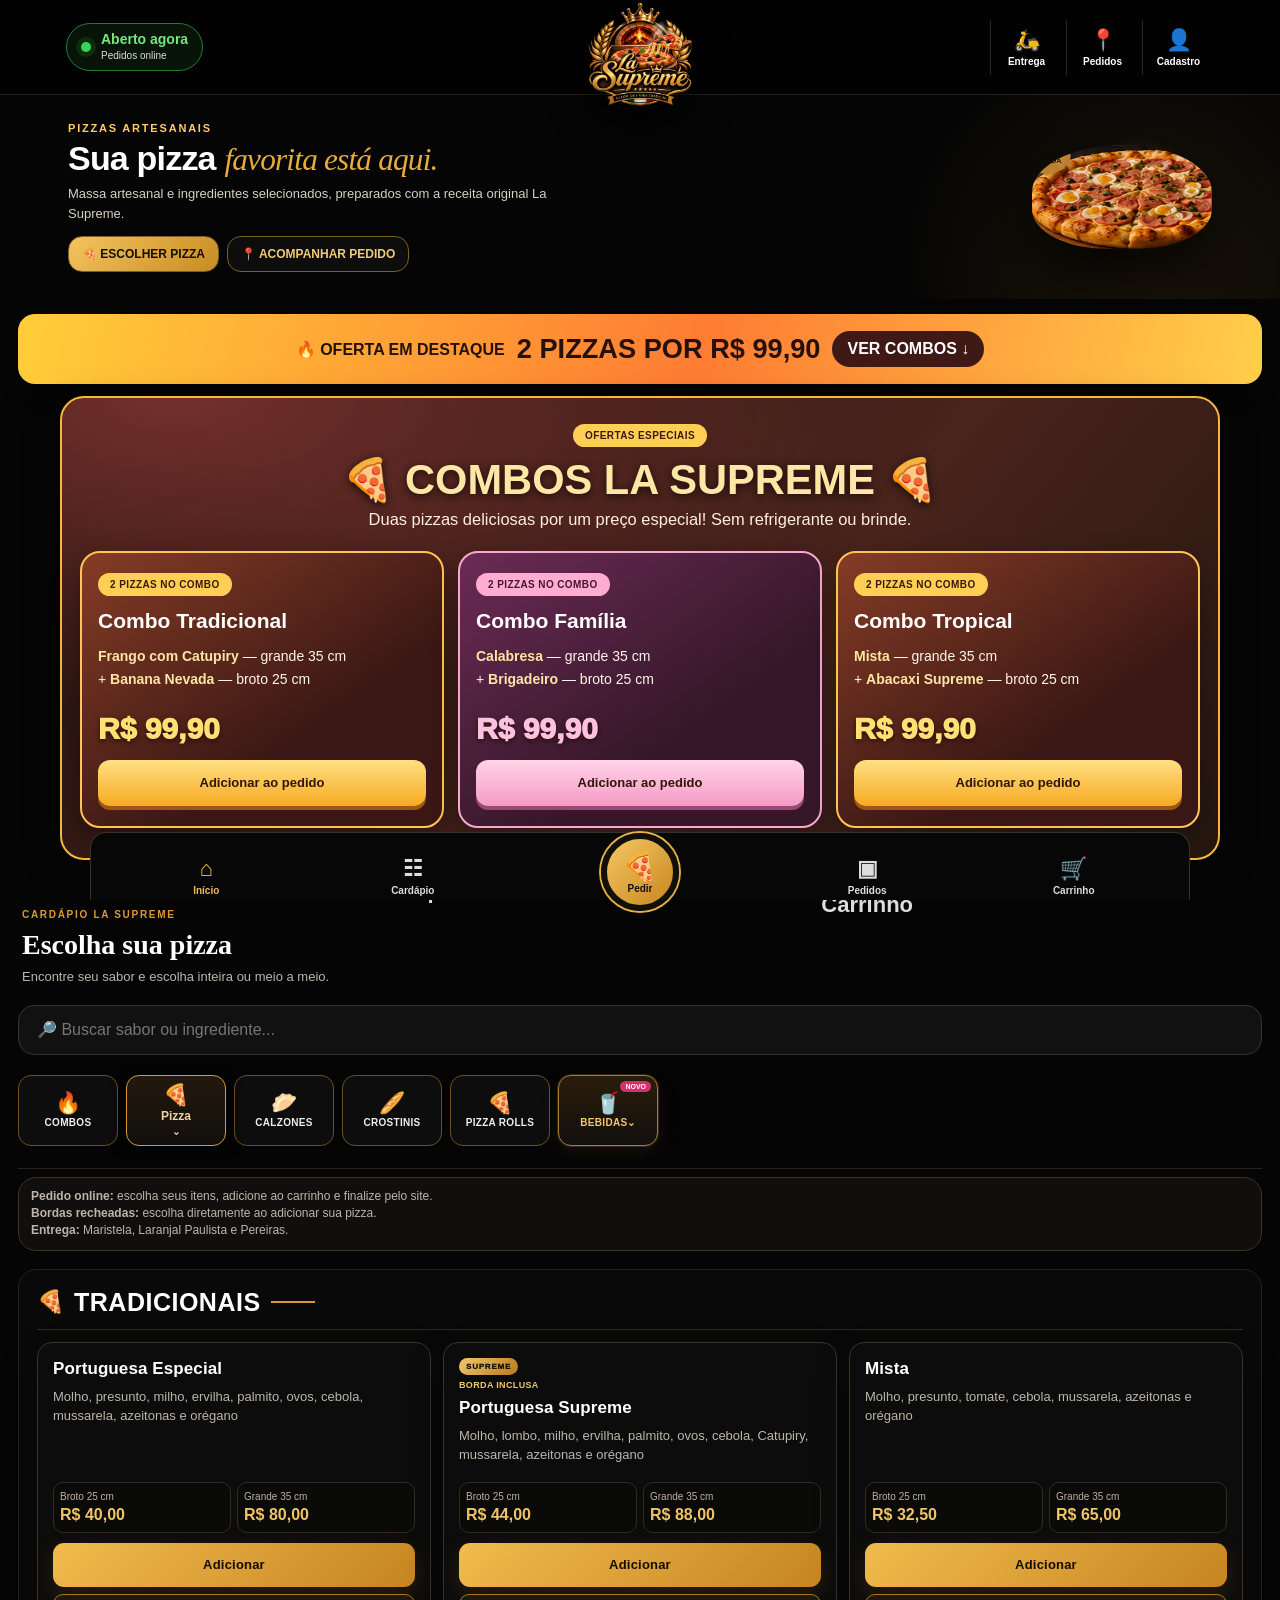
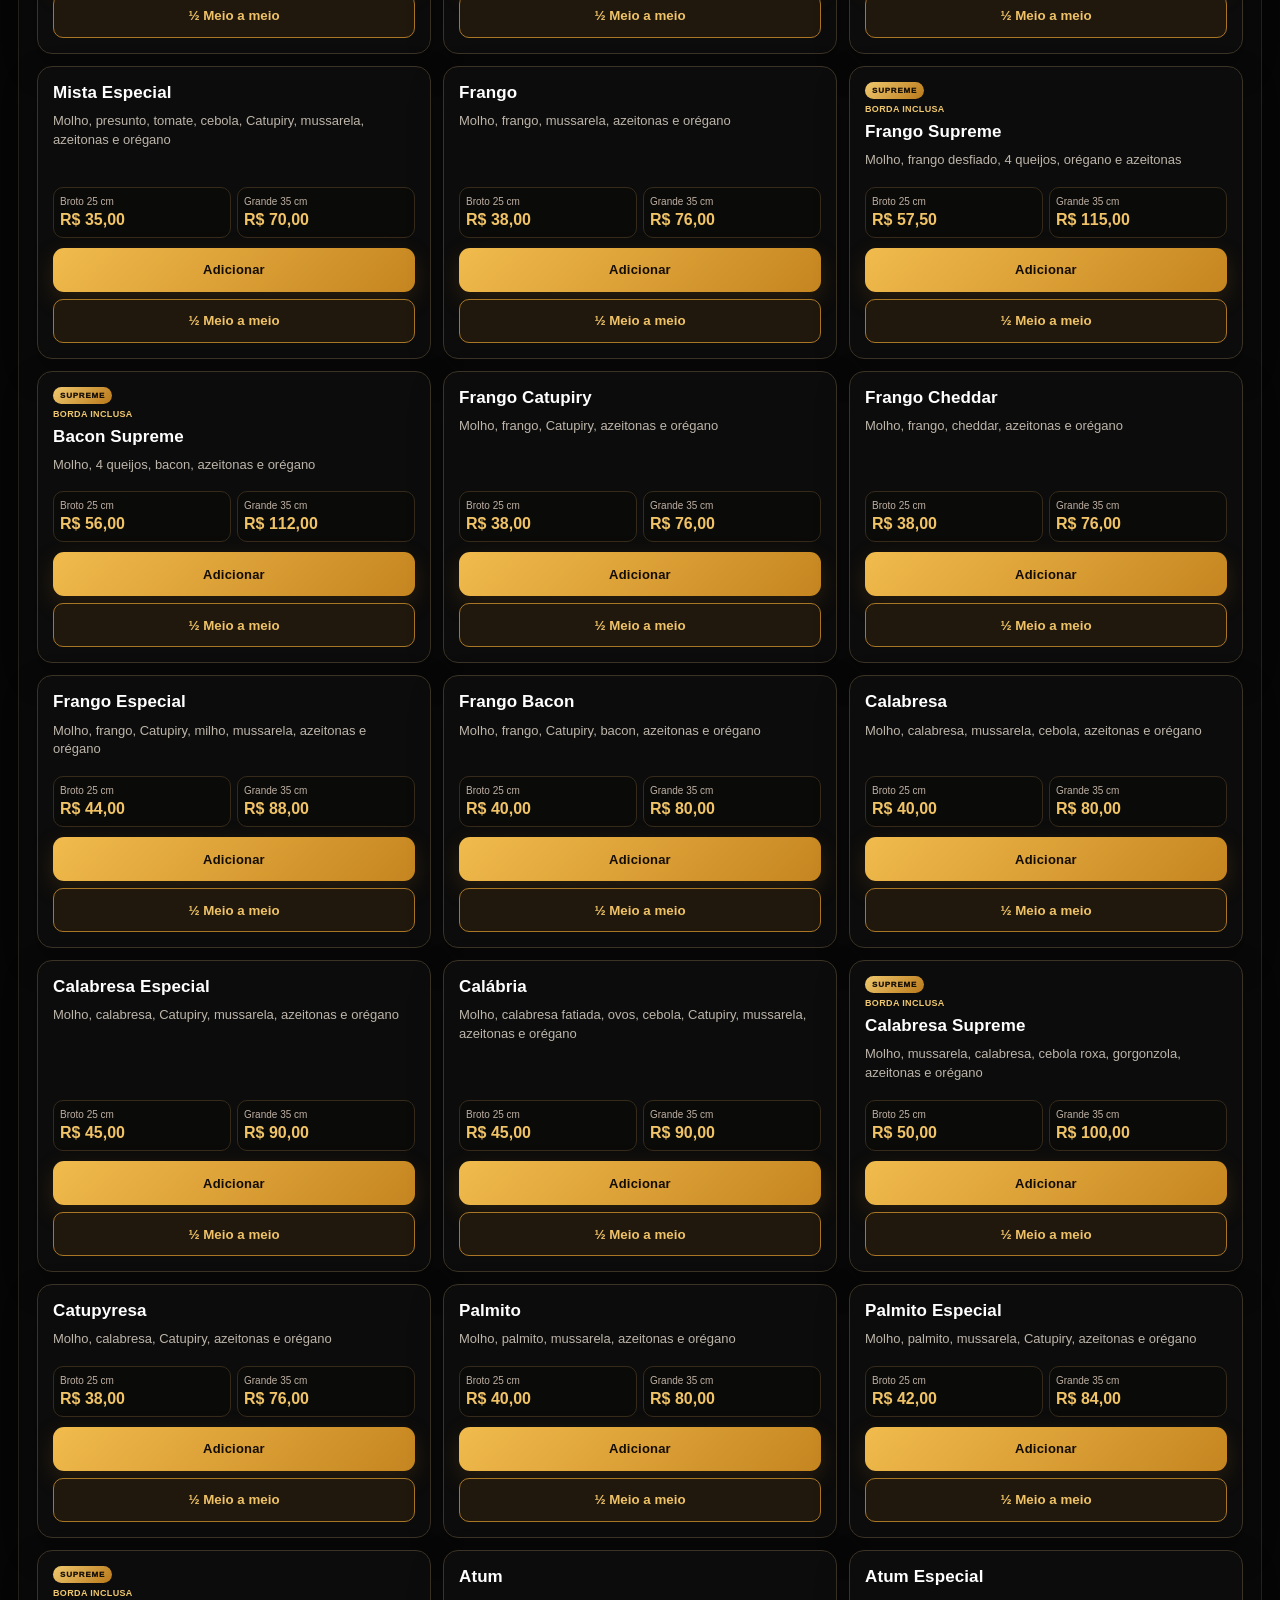
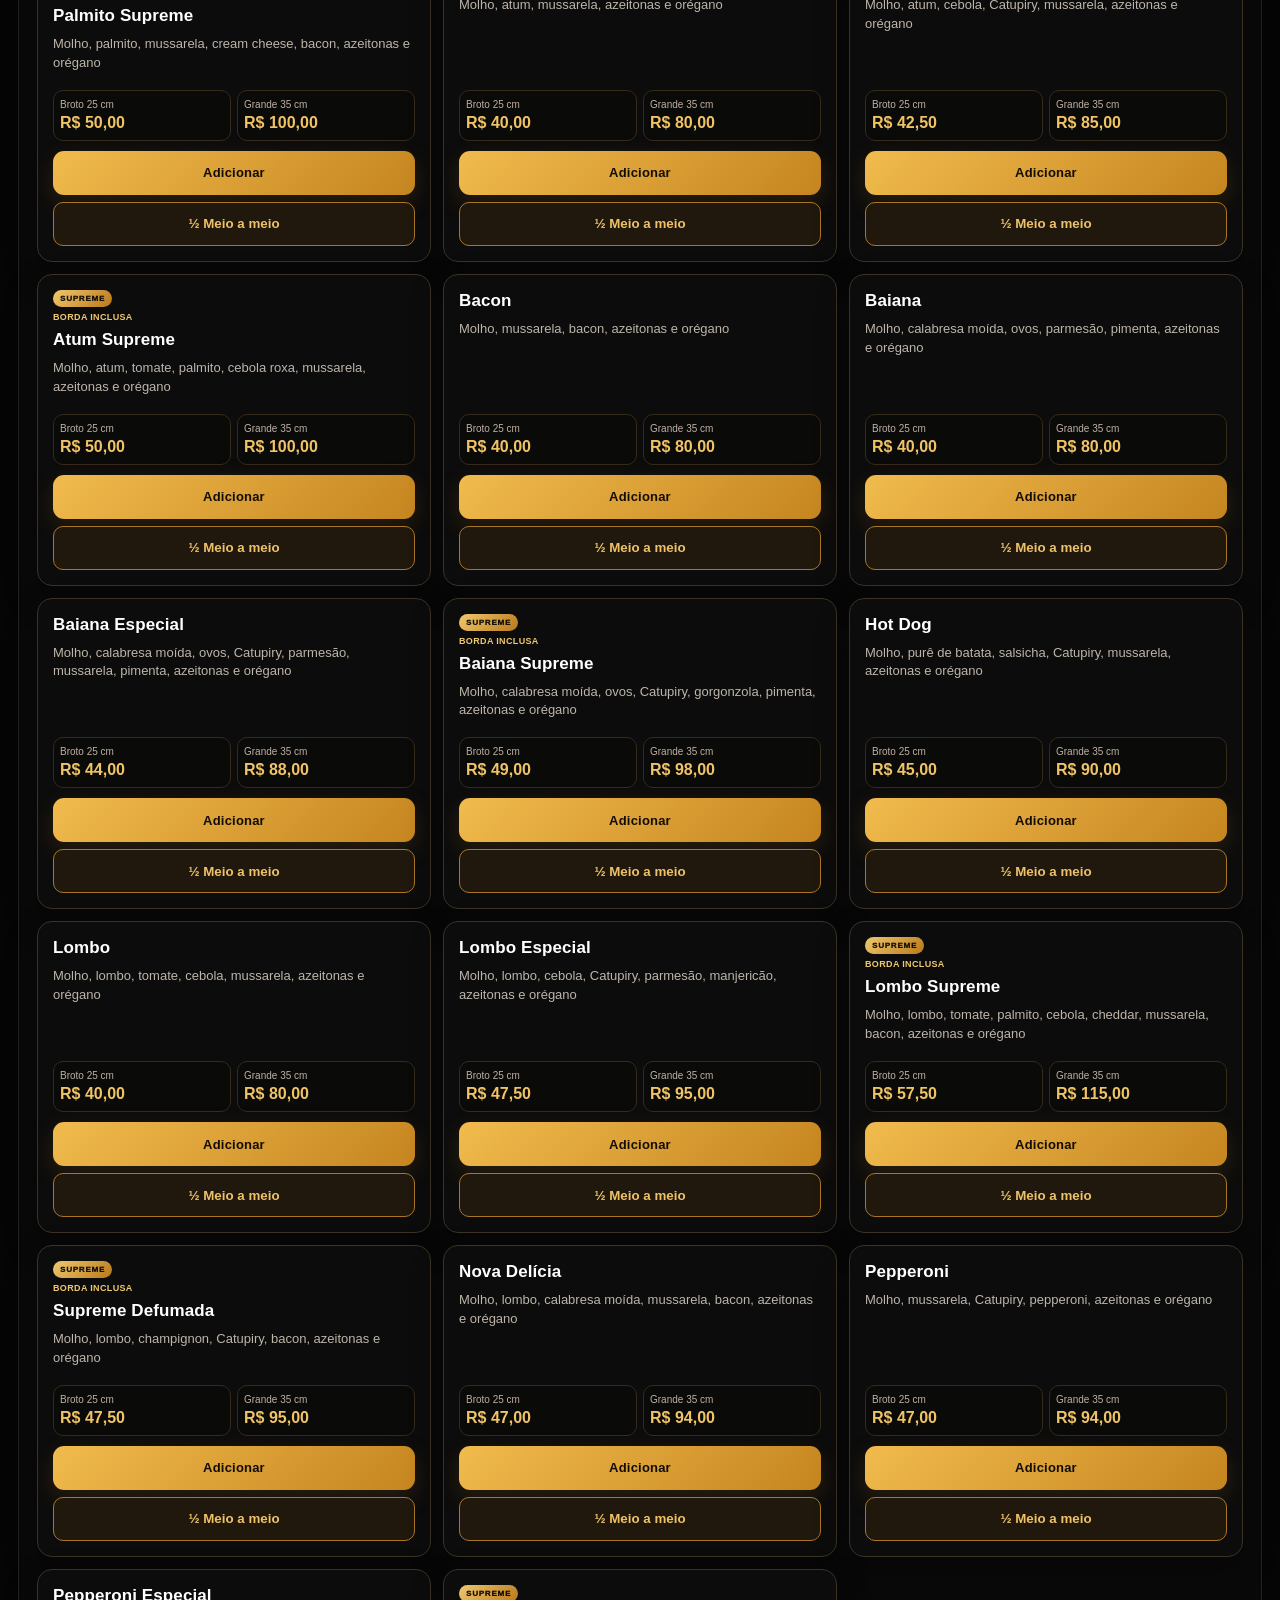
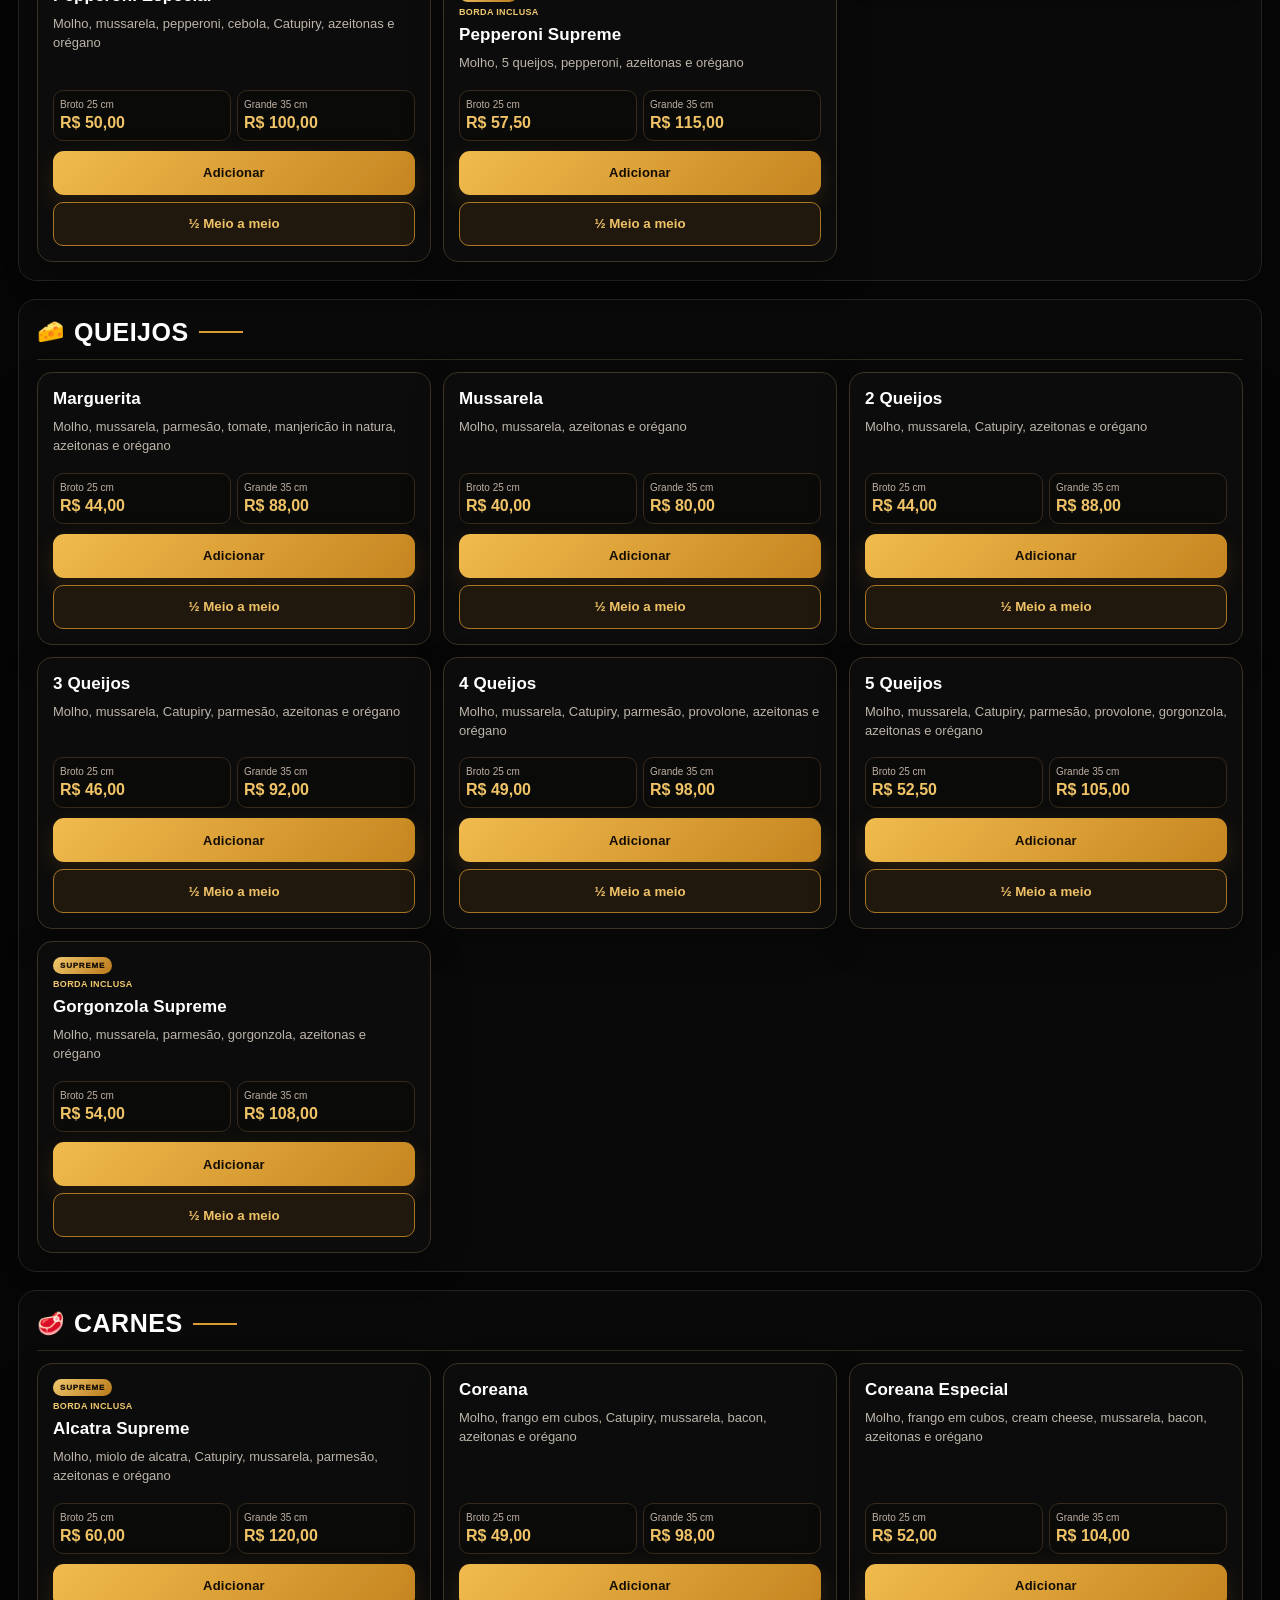
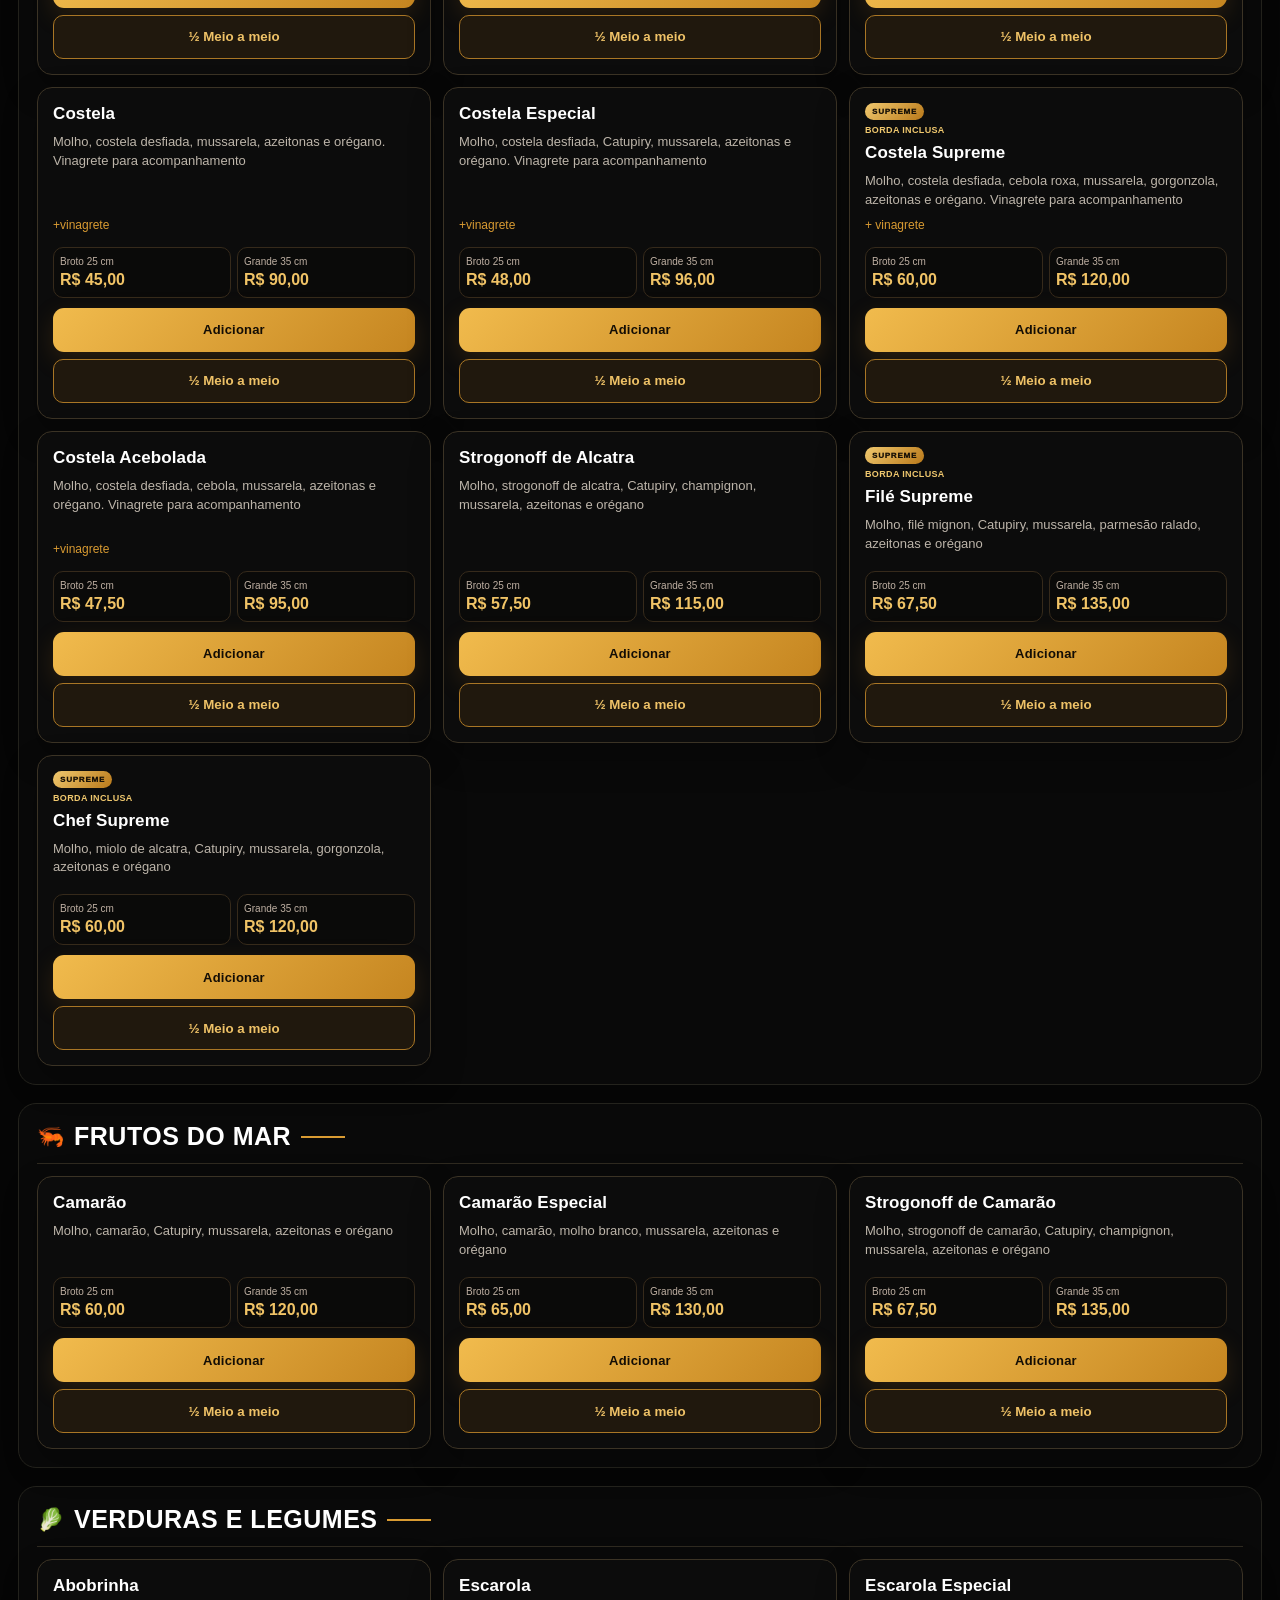
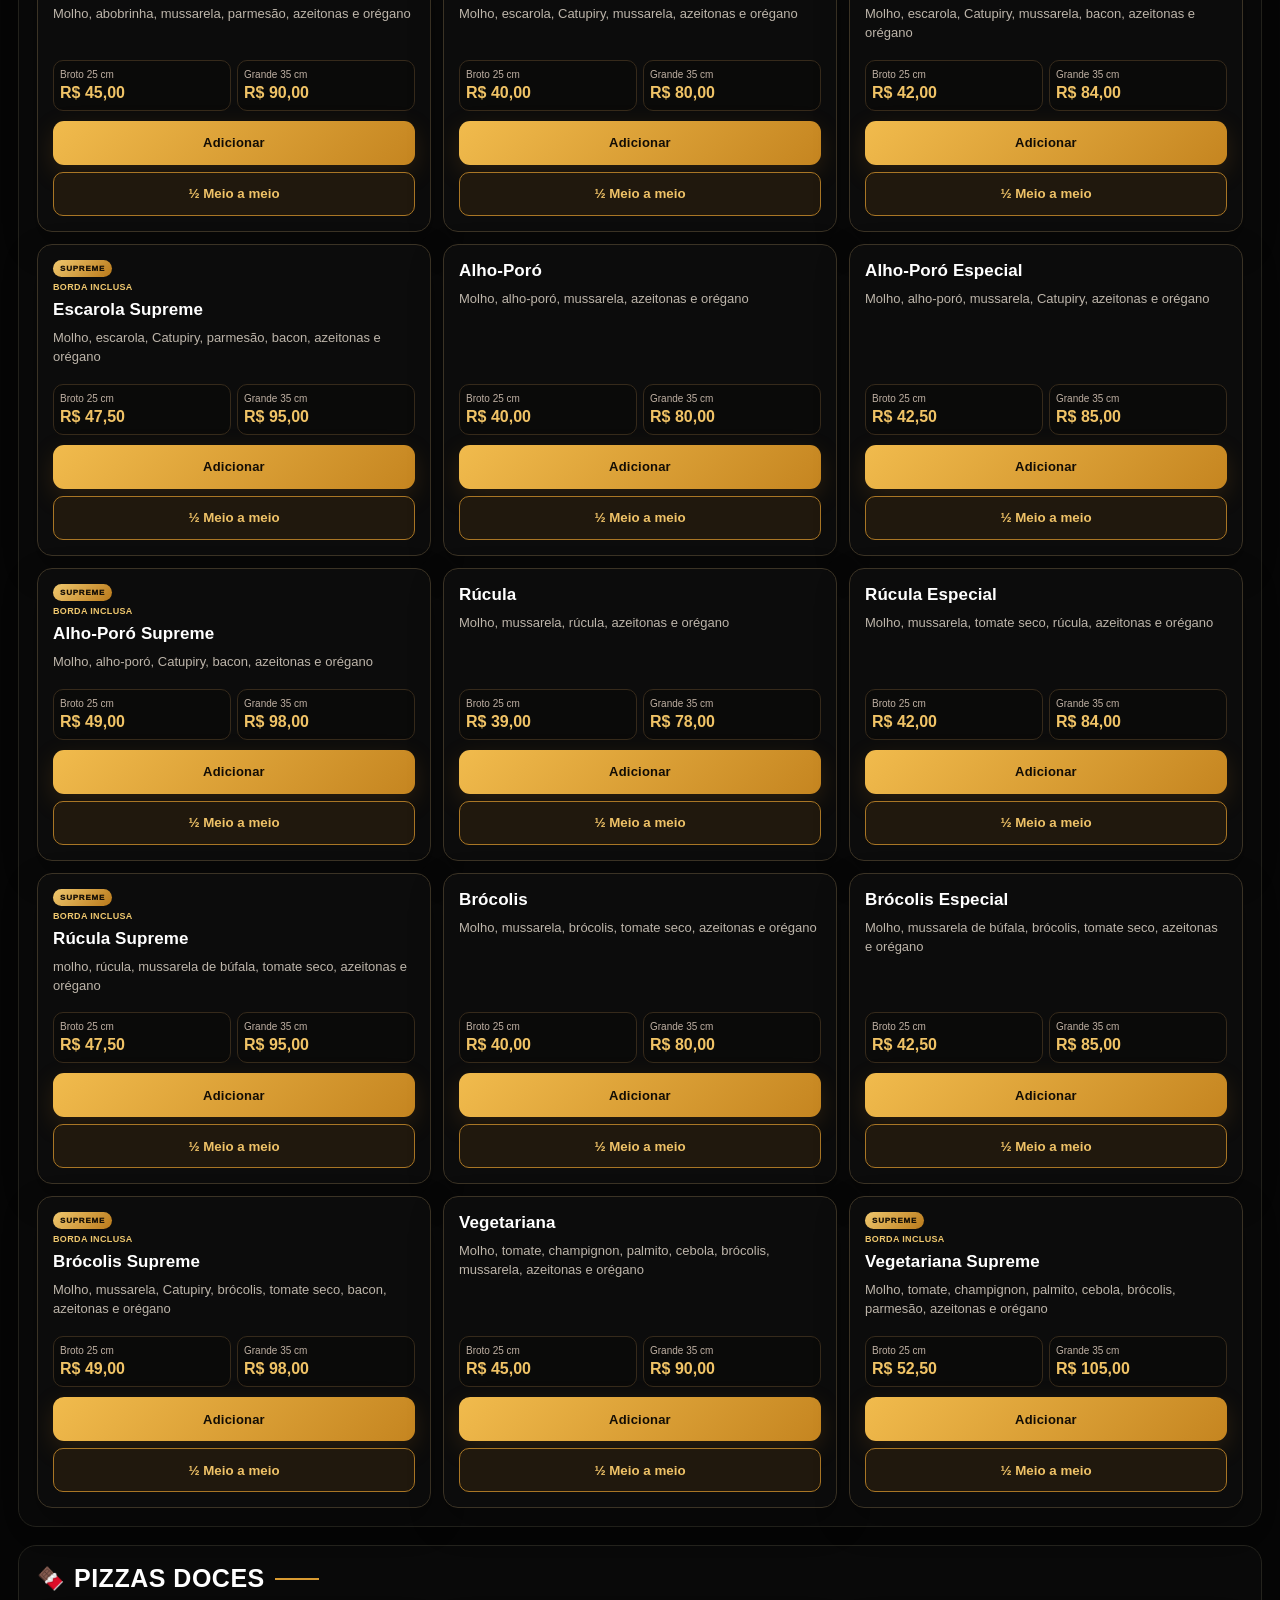
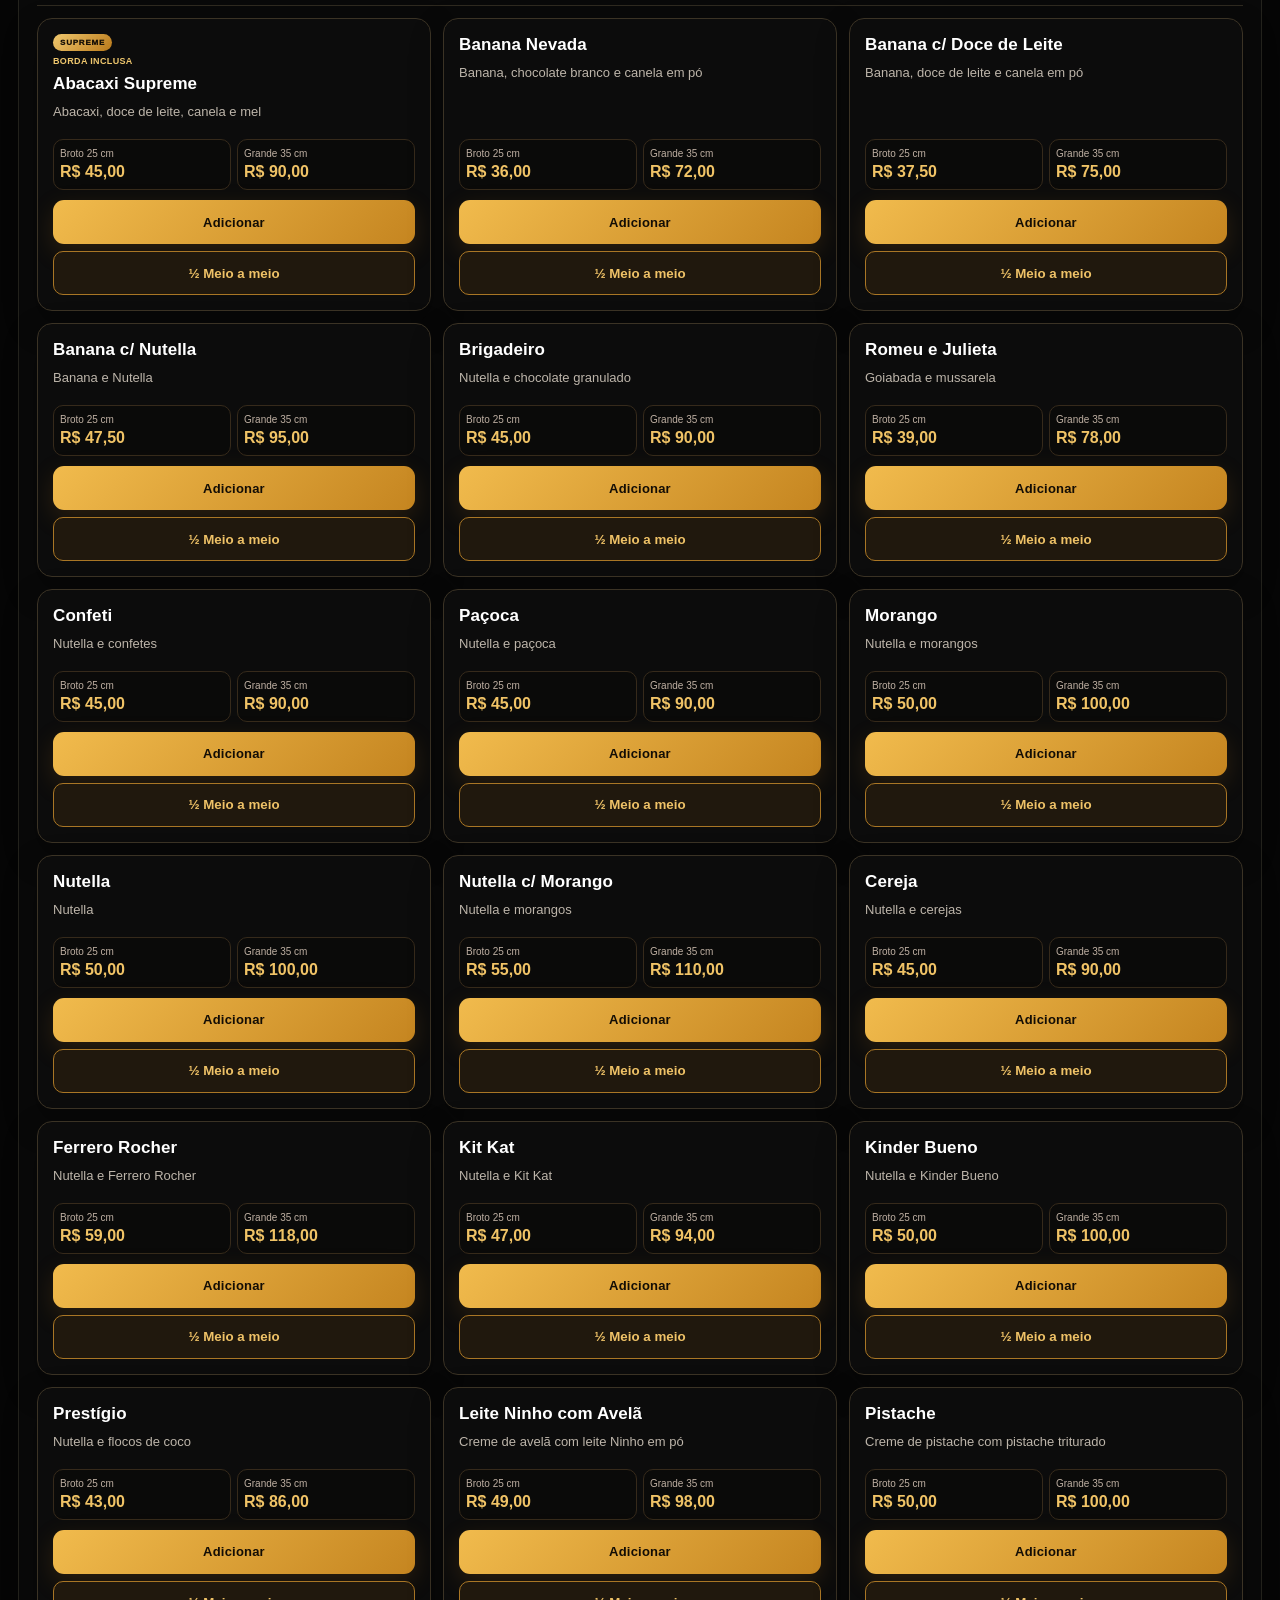
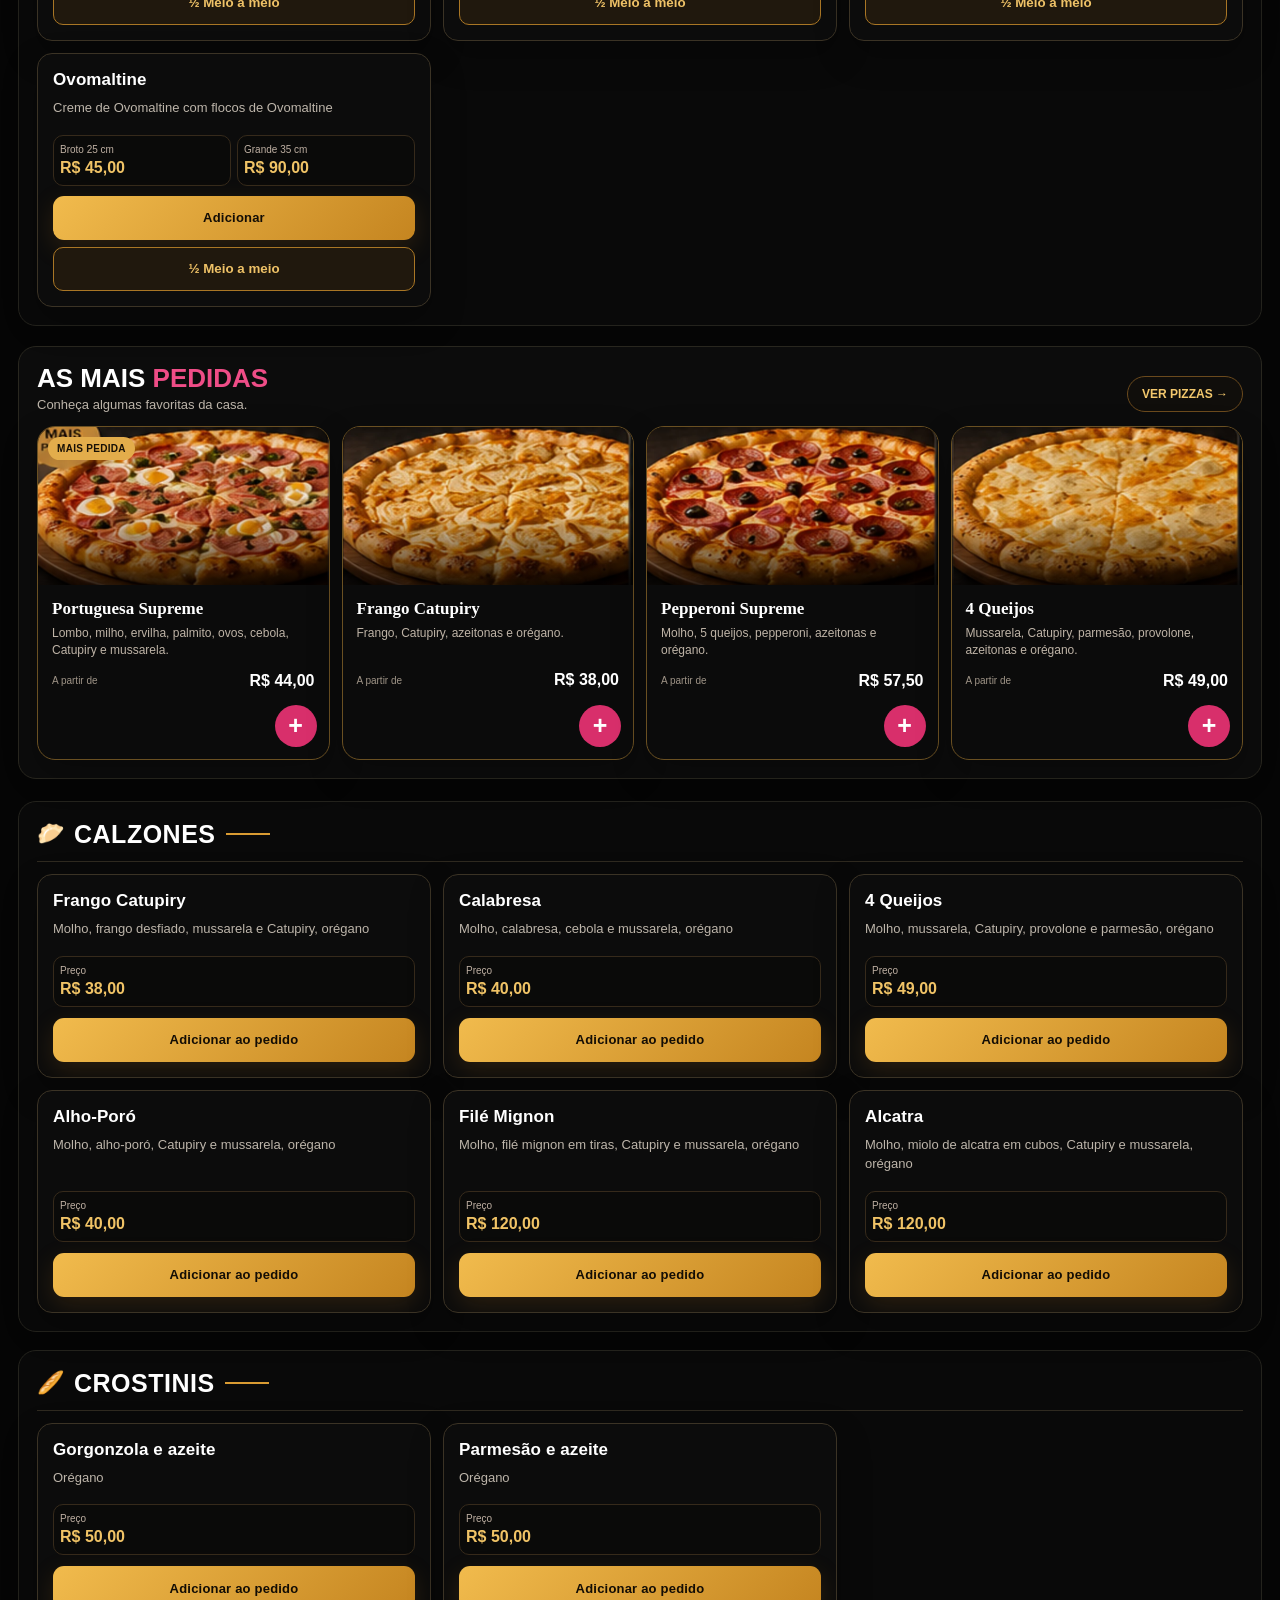
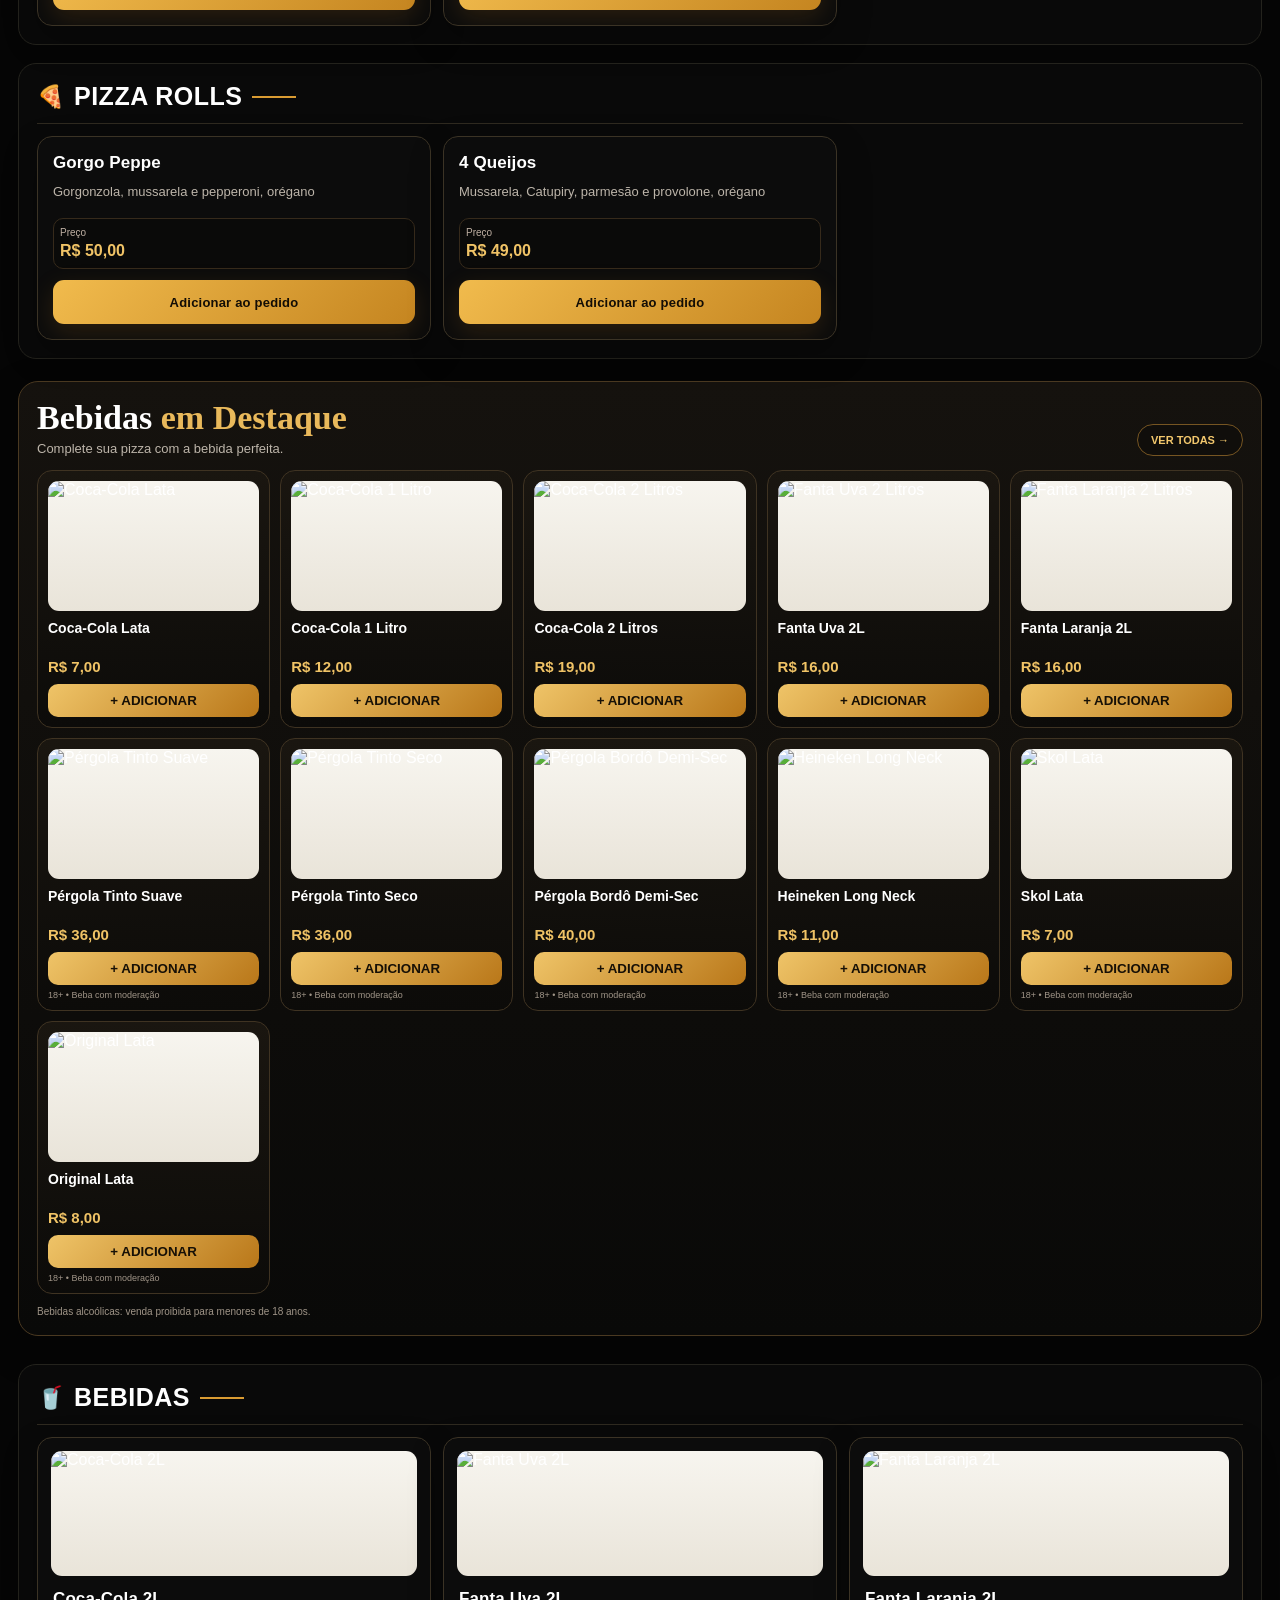
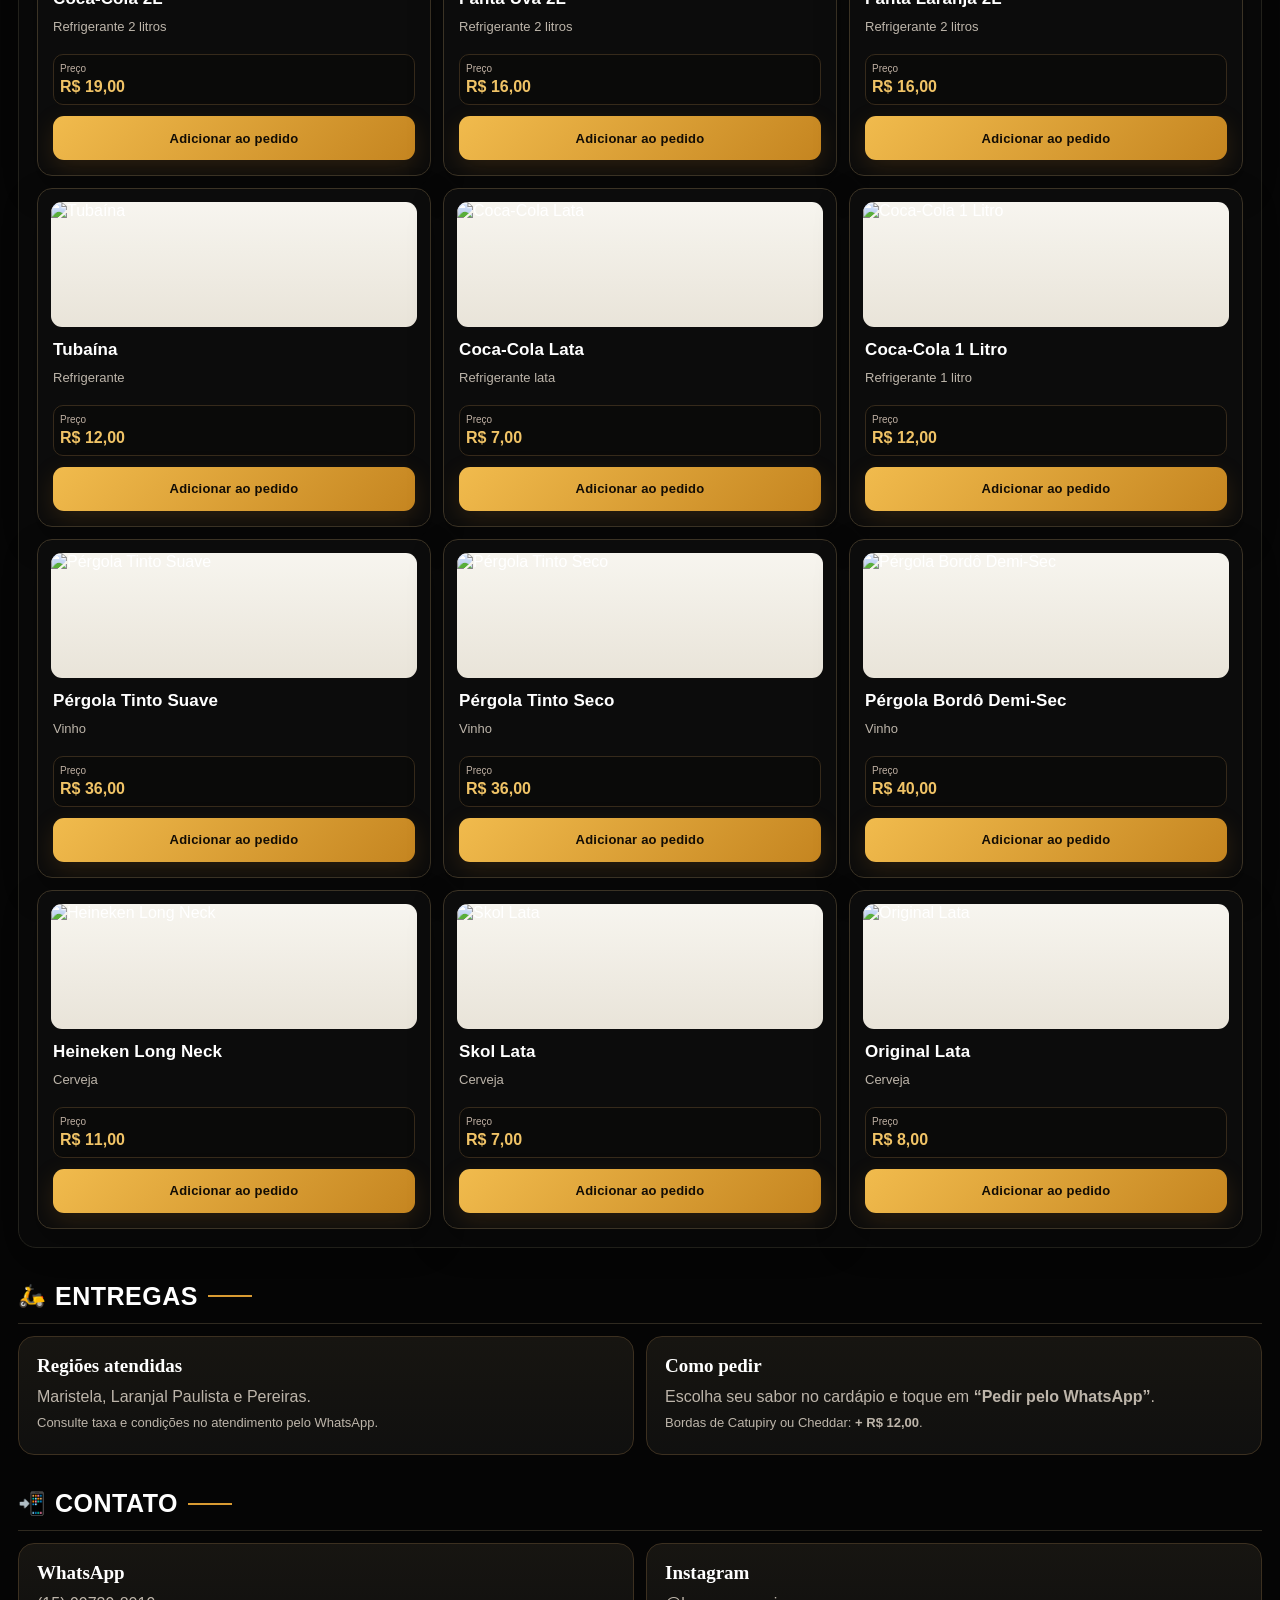
==== index.html @ 1b5dd0c3 "Add files via upload" ====
<!DOCTYPE html>

<html lang="pt-BR">
<head>
<meta charset="utf-8"/>
<meta content="width=device-width,initial-scale=1,viewport-fit=cover" name="viewport"/>
<meta content="#15110f" name="theme-color"/>
<title>La Supreme — Delivery Premium</title>
<meta content="Delivery e cardápio digital La Supreme. Pizzas artesanais, doces, calzones, bebidas, Pix e acompanhamento de pedidos." name="description"/>
<meta content="La Supreme Pizzaria — Cardápio Digital" property="og:title"/>
<meta content="Confira sabores, ingredientes e preços e faça seu pedido pelo WhatsApp." property="og:description"/>
<meta content="website" property="og:type"/>
<style>
:root {
  --bg:#15110f; --panel:#211a17; --panel2:#2a211d; --text:#fff7ea;
  --muted:#cdbfb1; --gold:#e0b45d; --red:#b21f24; --line:#3c302a;
  --green:#1e8c54;
}
*{box-sizing:border-box}
html{scroll-behavior:smooth}
body{margin:0;background:linear-gradient(180deg,#100d0c 0%,var(--bg) 34%,#0e0b0a 100%);color:var(--text);font-family:Arial,Helvetica,sans-serif}
a{color:inherit}
.hero{padding:34px 18px 22px;text-align:center;border-bottom:1px solid var(--line);background:radial-gradient(circle at 50% 0%,#43251f 0%,#171210 58%)}
.stars{color:var(--gold);letter-spacing:5px;font-size:17px}
.brand{font-family:Georgia,serif;font-size:38px;line-height:1;margin:10px 0 5px;letter-spacing:1.5px}
.brand span{color:var(--gold)}
.tagline{margin:0;color:var(--muted);font-size:14px}
.hero-badges{display:flex;gap:8px;justify-content:center;flex-wrap:wrap;margin-top:18px}
.hero-badges span{border:1px solid var(--line);background:#1c1614;padding:8px 11px;border-radius:999px;font-size:12px}
.actions{display:flex;gap:10px;justify-content:center;margin-top:17px;flex-wrap:wrap}
.primary,.secondary{display:inline-flex;align-items:center;justify-content:center;text-decoration:none;font-weight:800;padding:12px 16px;border-radius:12px}
.primary{background:var(--green);color:white}
.secondary{background:var(--red);color:white}
.wrap{max-width:1100px;margin:auto;padding:0 14px 95px}
.search-wrap{position:sticky;top:0;z-index:20;padding:12px 0;background:linear-gradient(var(--bg) 76%,transparent)}
.search{width:100%;padding:13px 15px;border-radius:14px;border:1px solid var(--line);background:#211a17;color:white;font-size:16px;outline:none}
.search:focus{border-color:var(--gold);box-shadow:0 0 0 3px rgba(224,180,93,.12)}
.category-nav{display:flex;gap:8px;overflow-x:auto;padding:4px 0 14px;scrollbar-width:none}
.category-nav::-webkit-scrollbar{display:none}
.cat-btn{white-space:nowrap;background:#231c19;border:1px solid var(--line);color:var(--text);padding:9px 11px;border-radius:999px;font-weight:700}
.note{background:#221a17;border:1px solid #49372d;border-radius:14px;padding:13px 14px;color:var(--muted);font-size:13px;line-height:1.45;margin:4px 0 24px}
.menu-section{scroll-margin-top:88px;margin:30px 0}
.section-title{display:flex;align-items:center;gap:10px;margin:0 0 12px;border-left:4px solid var(--gold);padding-left:10px}
.section-title span{font-size:22px}
.section-title h2{font-family:Georgia,serif;font-size:25px;margin:0}
.grid{display:grid;grid-template-columns:repeat(2,minmax(0,1fr));gap:12px}
.item{background:linear-gradient(180deg,var(--panel2),var(--panel));border:1px solid var(--line);border-radius:16px;padding:15px;box-shadow:0 8px 24px rgba(0,0,0,.16)}
.item-top{display:flex;align-items:flex-start;justify-content:space-between;gap:8px}
.item h3{font-family:Georgia,serif;font-size:19px;margin:0;color:#fff}
.badge{font-size:10px;text-transform:uppercase;letter-spacing:.4px;background:var(--gold);color:#2c1b07;font-weight:900;border-radius:999px;padding:5px 7px;white-space:nowrap}
.desc{color:var(--muted);font-size:13px;line-height:1.45;min-height:38px;margin:8px 0 12px}
.obs{color:var(--gold);font-size:12px;margin:-4px 0 10px}
.prices{display:grid;grid-template-columns:1fr 1fr;gap:8px;margin-top:5px}
.prices.single{grid-template-columns:1fr}
.prices div{background:#171210;border:1px solid #3d3029;border-radius:10px;padding:9px}
.prices span{display:block;color:#bfb0a3;font-size:11px;margin-bottom:4px}
.prices strong{font-size:15px}
.order-btn{display:block;margin-top:11px;text-align:center;text-decoration:none;background:#1e8c54;color:#fff;font-size:13px;font-weight:900;padding:10px;border-radius:10px}
.footer{text-align:center;color:#aa9c90;font-size:12px;padding:28px 12px 10px}
.bottom-bar{position:fixed;left:0;right:0;bottom:0;z-index:30;background:rgba(16,13,12,.96);backdrop-filter:blur(8px);border-top:1px solid var(--line);padding:9px 12px calc(9px + env(safe-area-inset-bottom))}
.bottom-inner{max-width:700px;margin:auto;display:grid;grid-template-columns:1fr 1fr;gap:8px}
.bottom-inner a{text-align:center;text-decoration:none;font-weight:900;border-radius:11px;padding:11px}
.wa{background:var(--green)} .insta{background:var(--red)}
.empty{display:none;text-align:center;color:var(--muted);padding:30px 10px}
@media(max-width:680px){
  .grid{grid-template-columns:1fr}
  .brand{font-size:34px}
  .item{padding:14px}
  .desc{min-height:0}
}

.site-nav{position:sticky;top:0;z-index:50;background:rgba(16,13,12,.96);backdrop-filter:blur(10px);border-bottom:1px solid var(--line)}
.site-nav-inner{max-width:1100px;margin:auto;min-height:58px;padding:8px 14px;display:flex;align-items:center;gap:18px}
.mini-brand{text-decoration:none;font-family:Georgia,serif;font-weight:800;font-size:18px;white-space:nowrap}
.mini-brand span{color:var(--gold)}
.nav-links{display:flex;gap:16px;align-items:center;margin-left:auto}
.nav-links a{color:var(--muted);text-decoration:none;font-size:13px;font-weight:700}
.nav-links a:hover{color:#fff}
.nav-order{background:var(--green);color:#fff;text-decoration:none;font-weight:900;font-size:12px;padding:9px 12px;border-radius:10px}
.info-section{scroll-margin-top:74px;margin:34px 0}
.info-grid{display:grid;grid-template-columns:repeat(2,minmax(0,1fr));gap:12px}
.info-card{display:block;background:linear-gradient(180deg,var(--panel2),var(--panel));border:1px solid var(--line);border-radius:16px;padding:18px;text-decoration:none}
.info-card h3{margin:0 0 8px;font-family:Georgia,serif;font-size:19px}
.info-card p{margin:4px 0;color:var(--muted);line-height:1.5}
.info-card .small{font-size:13px}
.link-card:hover{border-color:var(--gold);transform:translateY(-1px)}
@media(max-width:760px){
  .nav-links{display:none}
  .site-nav-inner{gap:10px}
  .nav-order{margin-left:auto}
  .info-grid{grid-template-columns:1fr}
}


/* ===== Sistema de pedidos La Supreme ===== */
.order-btn{cursor:pointer;border:0;font-family:inherit;width:100%}
.cart-fab{position:fixed;right:14px;bottom:78px;z-index:60;border:0;border-radius:999px;background:var(--gold);color:#24170c;font-weight:900;padding:13px 16px;box-shadow:0 10px 30px rgba(0,0,0,.35);cursor:pointer}
.cart-count{display:inline-flex;min-width:22px;height:22px;align-items:center;justify-content:center;background:#24170c;color:#fff;border-radius:99px;margin-left:5px;font-size:12px}
.order-overlay{display:none;position:fixed;inset:0;background:rgba(0,0,0,.74);z-index:80;padding:14px;overflow:auto}
.order-overlay.open{display:flex;align-items:flex-start;justify-content:center}
.order-modal{width:min(650px,100%);margin:auto;background:#181311;border:1px solid var(--line);border-radius:18px;padding:18px;box-shadow:0 24px 80px rgba(0,0,0,.5)}
.modal-head{display:flex;justify-content:space-between;gap:12px;align-items:center;margin-bottom:14px}.modal-head h2{border:0;padding:0;margin:0;font-size:24px}.close-x{border:0;background:#30251f;color:#fff;width:36px;height:36px;border-radius:10px;font-size:22px;cursor:pointer}
.form-grid{display:grid;grid-template-columns:1fr 1fr;gap:10px}.field{display:flex;flex-direction:column;gap:6px}.field.full{grid-column:1/-1}.field label{font-size:12px;color:var(--muted);font-weight:800}.field input,.field select,.field textarea{width:100%;padding:12px;border:1px solid var(--line);border-radius:10px;background:#211a17;color:#fff;font:inherit}.field textarea{min-height:75px;resize:vertical}
.choice-row{display:grid;grid-template-columns:1fr 1fr;gap:8px}.choice{border:1px solid var(--line);background:#211a17;color:#fff;padding:11px;border-radius:10px;cursor:pointer;font-weight:800}.choice.active{border-color:var(--gold);background:#34271e}
.modal-price{margin:14px 0;padding:12px;border-radius:12px;background:#211a17;display:flex;justify-content:space-between;gap:12px}.modal-price strong{color:var(--gold);font-size:20px}.modal-actions{display:grid;grid-template-columns:1fr 1fr;gap:8px}.btn-muted,.btn-main{border:0;border-radius:11px;padding:12px;font-weight:900;cursor:pointer}.btn-muted{background:#30251f;color:#fff}.btn-main{background:var(--green);color:#fff}
.cart-list{display:flex;flex-direction:column;gap:9px}.cart-row{border:1px solid var(--line);background:#211a17;border-radius:12px;padding:12px;display:grid;grid-template-columns:1fr auto;gap:8px}.cart-row h4{margin:0 0 4px;font-size:15px}.cart-row p{margin:2px 0;color:var(--muted);font-size:12px;line-height:1.4}.qty-controls{display:flex;align-items:center;gap:6px;justify-content:flex-end}.qty-controls button{border:0;background:#352a25;color:#fff;width:29px;height:29px;border-radius:8px;font-weight:900}.remove-item{border:0;background:none;color:#eaa;font-size:12px;cursor:pointer;padding:2px 0}.cart-summary{margin-top:14px;border-top:1px solid var(--line);padding-top:12px}.sum-line{display:flex;justify-content:space-between;gap:12px;margin:7px 0}.sum-line.total{font-size:20px;font-weight:900;color:var(--gold)}.small-note{color:var(--muted);font-size:11px;line-height:1.4}.checkout-block{margin-top:16px;padding-top:14px;border-top:1px solid var(--line)}
.checkout-drink-suggest{margin:14px 0 16px;padding:14px;border:1px solid #5b431f;border-radius:14px;background:linear-gradient(180deg,#18130d,#0e0d0b)}
.checkout-drink-suggest h4{margin:0 0 4px;font-size:17px;color:#fff}
.checkout-drink-suggest>p{margin:0 0 11px;color:var(--muted);font-size:12px;line-height:1.4}
.checkout-drink-grid{display:grid;grid-template-columns:1fr 1fr;gap:8px}
.checkout-drink-btn{border:1px solid #4d3a20;background:#11100e;color:#fff;border-radius:11px;padding:10px;text-align:left;cursor:pointer;font-weight:800;font-size:12px}
.checkout-drink-btn span{display:block;color:var(--gold);font-size:13px;margin-top:3px}
.checkout-drink-btn:hover{border-color:var(--gold);transform:translateY(-1px)}
.checkout-drink-skip{display:block;width:100%;margin-top:9px;border:0;background:transparent;color:#a99d90;font-size:11px;cursor:pointer;padding:5px}
@media(max-width:600px){.checkout-drink-grid{grid-template-columns:1fr}}
.coupon-box{border:1px solid rgba(214,170,74,.35);background:#241c18;border-radius:12px;padding:12px}.coupon-row{display:grid;grid-template-columns:1fr auto;gap:8px}.coupon-row input{text-transform:uppercase}.coupon-apply{border:0;border-radius:10px;padding:0 16px;background:var(--gold);color:#24170a;font-weight:900;cursor:pointer}.coupon-apply:disabled{opacity:.6;cursor:not-allowed}.coupon-msg{margin-top:7px;font-size:12px;line-height:1.35;color:var(--muted)}.coupon-msg.ok{color:#8ee59d}.coupon-msg.err{color:#ff9b9b}.sum-line.discount{color:#8ee59d;font-weight:800}
.empty-cart{text-align:center;color:var(--muted);padding:24px 10px}.half-note{font-size:11px;color:var(--muted);margin:5px 0 0}.toast{position:fixed;left:50%;bottom:145px;transform:translateX(-50%) translateY(20px);opacity:0;z-index:100;background:#fff;color:#211a17;padding:10px 14px;border-radius:99px;font-weight:900;transition:.2s;pointer-events:none}.toast.show{opacity:1;transform:translateX(-50%) translateY(0)}
@media(max-width:600px){.form-grid,.choice-row,.modal-actions{grid-template-columns:1fr}.field.full{grid-column:auto}.order-overlay{padding:8px}.order-modal{padding:14px;border-radius:14px}.cart-fab{bottom:74px;right:10px}}


/* ===== Cupom térmico 58 mm ===== */
.receipt-preview{
  width:100%;
  max-width:320px;
  margin:0 auto;
  background:#fff;
  color:#000;
  border-radius:10px;
  padding:14px 12px;
  font-family:"Courier New",monospace;
  font-size:12px;
  line-height:1.28;
  white-space:pre-wrap;
  overflow-wrap:anywhere;
}
.receipt-actions{display:grid;grid-template-columns:1fr 1fr;gap:9px;margin-top:12px}
.receipt-actions button{border:0;border-radius:10px;padding:12px;font-weight:900;cursor:pointer}
.receipt-print{background:var(--green);color:#fff}
.receipt-close{background:#3a302b;color:#fff}
.order-confirm-number{
  display:inline-block;background:var(--gold);color:#2d1d08;font-weight:900;
  border-radius:999px;padding:6px 10px;margin-bottom:10px
}
@media print{
  body *{visibility:hidden!important}
  #receiptPrintArea,#receiptPrintArea *{visibility:visible!important}
  #receiptPrintArea{
    position:absolute!important;left:0!important;top:0!important;
    width:48mm!important;max-width:48mm!important;margin:0!important;
    padding:0 1.5mm!important;border:0!important;border-radius:0!important;
    font-family:"Courier New",monospace!important;font-size:9.5pt!important;
    line-height:1.15!important;color:#000!important;background:#fff!important;
  }
  @page{size:58mm auto;margin:0}
}


.print-lock-note{font-size:11px;color:var(--muted);text-align:center;margin-top:7px}

/* ===== PIX MERCADO PAGO ===== */
.pix-card{width:min(520px,100%);text-align:center}
.pix-amount{font-size:28px;font-weight:900;color:var(--gold);margin:8px 0 14px}
.pix-qr{width:min(280px,82vw);height:auto;background:#fff;border-radius:14px;padding:10px;margin:8px auto;display:block}
.pix-code{width:100%;min-height:96px;border:1px solid var(--line);border-radius:12px;background:#211a17;color:#fff;padding:11px;font:12px/1.4 ui-monospace,SFMono-Regular,Menlo,Consolas,monospace;word-break:break-all;resize:none}
.pix-actions{display:grid;grid-template-columns:1fr 1fr;gap:8px;margin-top:10px}
.pix-status{margin:12px 0;padding:11px;border-radius:12px;background:#2a211d;border:1px solid var(--line);font-weight:800}
.pix-status.paid{background:#123d29;border-color:#1e8c54;color:#d9ffe9}
.pix-ticket{display:inline-block;margin-top:10px;color:var(--gold);font-weight:800}
@media(max-width:600px){.pix-actions{grid-template-columns:1fr}}


/* ===== NOVA INTERFACE PREMIUM LA SUPREME ===== */
:root{--bg:#080808;--panel:#10100f;--panel2:#171511;--text:#f8f5ee;--muted:#bdb5aa;--gold:#d99b32;--red:#8f191d;--line:#3c3020;--green:#178847}
body{background:radial-gradient(circle at 72% 7%,#241407 0,transparent 25%),linear-gradient(180deg,#050505,#0b0a08 45%,#050505);}
.site-nav{background:rgba(5,5,5,.94);border-bottom:1px solid #2b2419}
.site-nav-inner{min-height:70px}.mini-brand{font-family:Georgia,serif;font-size:20px;color:#fff}.mini-brand span{color:var(--gold)}
.nav-links a{color:#d9d4ca}.nav-order{background:linear-gradient(135deg,#e0a844,#b87918);color:#120d06;border-radius:999px;padding:11px 16px}
.hero{min-height:430px;padding:54px 18px 42px;background:radial-gradient(circle at 70% 40%,rgba(151,74,12,.24),transparent 33%),linear-gradient(135deg,#050505 0%,#0d0b08 100%);border-bottom:1px solid #2d2417}
.stars{color:var(--gold)}.brand{font-size:52px;text-transform:none}.brand span{color:var(--gold)}.tagline{font-size:16px;color:#ddd5c8}
.hero-badges span{border-color:#55401f;background:#100e0b;color:#e8dfd0}.primary,.secondary{border-radius:999px;padding:14px 20px}.primary{background:linear-gradient(135deg,#e1aa45,#b87a1d);color:#140e06}.secondary{background:#12100d;border:1px solid #6b4a1d;color:#fff}
.wrap{max-width:1180px}.search-wrap{background:linear-gradient(#080808 78%,transparent)}.search{background:#12110f;border-color:#3c3020;border-radius:999px;padding:15px 18px}
.category-nav{padding:7px 0 18px}.cat-btn{background:#11100e;border-color:#3c3020;border-radius:16px;padding:12px 15px;color:#eee6da}.cat-btn:hover{border-color:var(--gold);color:var(--gold)}
.note{background:#100f0d;border-color:#40321e}.section-title{border-left:0;padding-left:0}.section-title:after{content:'';height:2px;width:44px;background:var(--gold);display:block}.section-title h2{font-family:Arial,Helvetica,sans-serif;text-transform:uppercase;letter-spacing:.5px}
.grid{gap:16px}.item{background:linear-gradient(180deg,#171511,#0d0d0c);border-color:#44351f;border-radius:18px;padding:17px;box-shadow:0 14px 34px rgba(0,0,0,.28)}.item:hover{border-color:#8c6428;transform:translateY(-2px);transition:.18s}.item h3{font-family:Arial,Helvetica,sans-serif;font-size:18px}.badge{background:var(--gold)}.prices div{background:#0a0a09;border-color:#362a1b}.prices strong{color:#fff;font-size:17px}.order-btn{background:linear-gradient(135deg,#e1aa45,#bd7d1d);color:#140e06;border-radius:11px;padding:12px}
.cart-fab{background:linear-gradient(135deg,#e1aa45,#bd7d1d);color:#140e06;box-shadow:0 12px 35px rgba(0,0,0,.45)}.bottom-bar{background:rgba(5,5,5,.96);border-top-color:#3b2d1b}.wa{background:linear-gradient(135deg,#e1aa45,#bd7d1d)!important;color:#140e06}.insta{background:#16130f!important;border:1px solid #5c421e}
.order-modal{background:#0c0c0b;border-color:#4b391f}.field input,.field select,.field textarea,.choice,.modal-price,.cart-row{background:#15130f;border-color:#40321e}.btn-main{background:linear-gradient(135deg,#e1aa45,#bd7d1d);color:#140e06}
@media(max-width:680px){.site-nav-inner{min-height:62px}.hero{min-height:auto;padding:38px 16px 30px}.brand{font-size:42px}.hero .actions{display:grid;grid-template-columns:1fr;max-width:360px;margin:18px auto 0}.category-nav{position:relative}.grid{grid-template-columns:1fr}.item{padding:16px}.bottom-inner{grid-template-columns:1fr 1fr}}

/* ===== Acabamento premium v2 ===== */
.logo-seal{width:54px;height:54px;border:2px solid #d9a441;border-radius:50%;display:inline-flex;flex-direction:column;align-items:center;justify-content:center;line-height:.9;background:radial-gradient(circle,#1a140c 0%,#080706 72%);box-shadow:0 0 0 3px rgba(217,164,65,.10),0 8px 24px rgba(0,0,0,.4);flex:0 0 auto}.logo-seal b{font-family:Georgia,serif;color:#f0c56c;font-size:10px;letter-spacing:.8px}.logo-seal i{font-style:normal;color:#c99130;font-size:8px;letter-spacing:1px;margin-bottom:3px}.mini-brand{display:flex;align-items:center;gap:10px}.mini-brand-text{font-family:Georgia,serif;font-size:18px;font-weight:800}.mini-brand-text span{color:var(--gold)}
.hero-logo{width:116px;height:116px;margin:0 auto 18px;border:3px solid #d7a13d;border-radius:50%;display:flex;flex-direction:column;align-items:center;justify-content:center;background:radial-gradient(circle at 50% 35%,#24180a 0%,#0b0906 68%);box-shadow:0 0 0 7px rgba(216,161,61,.07),0 22px 55px rgba(0,0,0,.5)}.hero-logo .crown{font-size:20px;color:#efc56f;line-height:1}.hero-logo .seal-name{font:800 20px/1 Georgia,serif;color:#f5cf7b}.hero-logo .seal-name span{color:#fff4d9}.hero-logo small{font-size:8px;letter-spacing:2px;color:#d6a349;margin-top:7px;text-transform:uppercase}.hero{background:radial-gradient(circle at 70% 25%,rgba(184,119,28,.18),transparent 25%),radial-gradient(circle at 25% 0%,#30200f 0%,#090807 52%,#050505 100%);padding-top:32px}.hero .brand{font-size:clamp(42px,7vw,68px);letter-spacing:-1px}.hero .tagline{font-size:15px;max-width:620px;margin:9px auto 0}.hero-badges span{background:rgba(20,17,12,.78);border-color:#5a4321}.primary,.nav-order,.order-btn,.btn-main{background:linear-gradient(135deg,#efc468,#b97719)!important;color:#171006!important;box-shadow:0 8px 24px rgba(185,119,25,.18)}.secondary,#lsTrackFab{background:#15120e!important;border:1px solid #5a4321!important;color:#f4d58d!important}.item{transition:transform .18s ease,border-color .18s ease,box-shadow .18s ease}.item:hover{transform:translateY(-2px);border-color:#725526;box-shadow:0 16px 34px rgba(0,0,0,.28)}.cat-btn{min-height:44px}.cat-btn:hover{border-color:#c08a31;color:#f3c86d}.prices strong{color:#f0c366}.search{box-shadow:inset 0 0 0 1px rgba(255,255,255,.015)}
@media(max-width:680px){.logo-seal{width:46px;height:46px}.logo-seal b{font-size:8px}.mini-brand-text{display:none}.hero-logo{width:104px;height:104px}.hero .brand{font-size:44px}.hero .tagline{padding:0 10px}.hero-badges{gap:6px}.hero-badges span{padding:8px 10px}}

/* ===== Logo oficial La Supreme ===== */
.logo-seal{width:58px!important;height:58px!important;padding:0!important;border:0!important;background:none!important;box-shadow:none!important;overflow:hidden!important}
.logo-seal img{width:100%;height:100%;object-fit:contain;display:block;filter:drop-shadow(0 5px 12px rgba(0,0,0,.45))}
.hero-logo{width:170px!important;height:170px!important;margin:0 auto 18px!important;padding:0!important;border:0!important;background:none!important;box-shadow:none!important;overflow:visible!important}
.hero-logo img{width:100%;height:100%;object-fit:contain;display:block;filter:drop-shadow(0 18px 34px rgba(0,0,0,.55))}
@media(max-width:680px){.logo-seal{width:48px!important;height:48px!important}.hero-logo{width:142px!important;height:142px!important;margin-bottom:12px!important}}

/* ===== Interface premium v3 — navegação e compra ===== */
.nav-status{margin-left:auto;display:flex;align-items:center;gap:8px;padding:8px 12px;border:1px solid #4a3a22;border-radius:999px;background:#0f0e0c;color:#eee8dc;font-size:12px;font-weight:800;white-space:nowrap}
.nav-status-dot{width:9px;height:9px;border-radius:50%;background:#22b85a;box-shadow:0 0 0 4px rgba(34,184,90,.12)}
.nav-links{margin-left:10px}.nav-order{margin-left:0}
.hero{position:relative;overflow:hidden}.hero:before{content:'';position:absolute;inset:auto -120px -230px auto;width:520px;height:520px;border-radius:50%;background:radial-gradient(circle,rgba(219,154,46,.12),transparent 64%);pointer-events:none}
.hero-logo{position:relative;z-index:1}.hero .brand,.hero .tagline,.hero .hero-badges,.hero .actions,.hero .stars{position:relative;z-index:1}
.hero .tagline{max-width:620px;margin-left:auto;margin-right:auto;line-height:1.6}
.hero-trust{max-width:900px;margin:24px auto 0;display:grid;grid-template-columns:repeat(4,1fr);gap:10px;position:relative;z-index:1}
.hero-trust-item{border:1px solid #3d301f;background:rgba(12,11,9,.8);border-radius:14px;padding:12px 10px;display:flex;align-items:center;justify-content:center;gap:9px;font-size:12px;color:#d8d1c5}
.hero-trust-item b{color:#fff;font-size:12px}.hero-trust-icon{font-size:18px;color:var(--gold)}
.category-shell{position:sticky;top:70px;z-index:35;background:linear-gradient(180deg,rgba(8,8,8,.98) 75%,rgba(8,8,8,0));padding-top:8px;margin-bottom:2px}
.category-nav{gap:10px;padding-bottom:13px}.cat-btn{min-width:110px;min-height:62px;display:flex;flex-direction:column;align-items:center;justify-content:center;gap:4px;border-radius:14px;font-size:12px}.cat-btn .ci{font-size:20px;line-height:1}.cat-btn.active-cat{border-color:#bd8a35;background:linear-gradient(180deg,#1f180f,#11100e);color:var(--gold);box-shadow:inset 0 0 0 1px rgba(217,155,50,.12)}
.item{overflow:hidden}.item h3{letter-spacing:.1px}.item .desc{line-height:1.55}.prices div{transition:.15s}.item:hover .prices div{border-color:#5c4425}.order-btn{letter-spacing:.2px}
.bottom-bar{padding:10px 12px calc(10px + env(safe-area-inset-bottom))}.bottom-inner{max-width:760px;grid-template-columns:1fr auto;align-items:center;gap:12px}.bottom-cart-info{display:flex;align-items:center;gap:11px;min-width:0}.bottom-cart-icon{width:42px;height:42px;border-radius:12px;background:#1a150f;border:1px solid #5e4320;display:flex;align-items:center;justify-content:center;font-size:20px}.bottom-cart-copy{min-width:0}.bottom-cart-copy b{display:block;font-size:13px;color:#fff}.bottom-cart-copy span{display:block;font-size:12px;color:var(--muted);margin-top:2px}.bottom-open-cart{border:0;border-radius:999px;background:linear-gradient(135deg,#e1aa45,#bd7d1d);color:#140e06;font-weight:900;padding:13px 18px;white-space:nowrap;cursor:pointer}.cart-fab{display:none}
@media(max-width:760px){.site-nav-inner{gap:8px}.nav-links{display:none}.nav-status{margin-left:auto;padding:7px 9px;font-size:11px}.nav-order{display:none}.hero{padding-top:28px}.hero-trust{grid-template-columns:1fr 1fr;gap:8px;margin-top:20px}.hero-trust-item{padding:10px 8px}.category-shell{top:61px;margin-left:-14px;margin-right:-14px;padding-left:14px;padding-right:14px}.cat-btn{min-width:94px;min-height:58px;padding:9px 10px}.bottom-inner{grid-template-columns:1fr auto}.bottom-open-cart{padding:12px 15px}.bottom-cart-copy b{font-size:12px}.bottom-cart-copy span{font-size:11px}}
@media(max-width:430px){.mini-brand{font-size:17px}.nav-status{max-width:116px}.hero-logo img{width:148px!important;height:148px!important}.brand{font-size:38px!important}.hero-badges{gap:6px}.hero-badges span{font-size:11px;padding:7px 9px}.hero-trust-item{font-size:11px}.hero-trust-icon{font-size:16px}.bottom-cart-icon{width:38px;height:38px}.bottom-open-cart{font-size:12px;padding:11px 13px}}


/* ===== Premium V4: destaques + promoção ===== */
.featured-wrap{margin:30px 0 22px}
.featured-head{display:flex;align-items:end;justify-content:space-between;gap:16px;margin-bottom:14px}
.featured-head h2{margin:0;font:800 clamp(25px,4vw,34px)/1.05 Georgia,serif;color:#fff}
.featured-head h2 span{color:#e9b95b} .featured-head p{margin:5px 0 0;color:var(--muted);font-size:13px}
.featured-all{border:1px solid #6b4a1d;background:#100e0b;color:#f3c86d;border-radius:999px;padding:10px 14px;text-decoration:none;font-size:12px;font-weight:900;white-space:nowrap}
.featured-grid{display:grid;grid-template-columns:repeat(4,minmax(0,1fr));gap:12px}
.featured-card{overflow:hidden;border:1px solid #3d301f;background:linear-gradient(180deg,#15120e,#0d0c0a);border-radius:18px;box-shadow:0 14px 34px rgba(0,0,0,.25)}
.featured-img{height:158px;background-size:cover;background-position:center;position:relative}
.featured-img:after{content:'';position:absolute;inset:0;background:linear-gradient(180deg,transparent 55%,rgba(0,0,0,.72))}
.featured-chip{position:absolute;z-index:2;top:10px;left:10px;background:#e3ad4b;color:#171006;border-radius:999px;padding:6px 9px;font-size:10px;font-weight:900;letter-spacing:.3px}
.featured-body{padding:14px} .featured-body h3{margin:0 0 6px;font:700 17px Georgia,serif;color:#fff}
.featured-body p{margin:0 0 12px;color:#bfb4a7;font-size:12px;line-height:1.45;min-height:34px}
.featured-price{display:flex;align-items:center;justify-content:space-between;gap:8px;margin-bottom:11px}
.featured-price small{color:#9f9487;font-size:10px} .featured-price strong{color:#f0c366;font-size:16px}
.featured-add{width:100%;border:0;border-radius:11px;padding:11px;background:linear-gradient(135deg,#efc468,#b97719);color:#171006;font-weight:900;cursor:pointer}
.promo-supreme{margin:24px 0 8px;border:1px solid #7c561e;border-radius:20px;overflow:hidden;display:grid;grid-template-columns:1.15fr .85fr;background:radial-gradient(circle at 80% 20%,rgba(225,170,69,.16),transparent 38%),#0d0b08;box-shadow:0 18px 40px rgba(0,0,0,.3)}
.promo-copy{padding:28px;display:flex;flex-direction:column;justify-content:center} .promo-kicker{color:#e9b95b;font-size:11px;font-weight:900;letter-spacing:2px;text-transform:uppercase}
.promo-copy h3{margin:7px 0 8px;font:800 clamp(28px,5vw,42px)/1 Georgia,serif} .promo-copy p{margin:0 0 16px;color:#cfc2b3;line-height:1.5}
.promo-copy .promo-btn{align-self:flex-start;border:0;border-radius:999px;padding:12px 18px;background:linear-gradient(135deg,#efc468,#b97719);color:#171006;font-weight:900;cursor:pointer}
.promo-photo{min-height:230px;background-image:linear-gradient(90deg,#0d0b08 0%,transparent 34%),url("[data-uri]");background-size:cover;background-position:center}
.quick-strip{display:grid;grid-template-columns:repeat(3,1fr);gap:10px;margin:14px 0 24px}
.quick-card{border:1px solid #3c2f1f;background:#11100d;border-radius:14px;padding:13px 14px;display:flex;gap:10px;align-items:center}
.quick-icon{width:38px;height:38px;border-radius:11px;border:1px solid #5d431f;display:flex;align-items:center;justify-content:center;color:#efc468;font-size:18px;flex:0 0 auto} .quick-card b{font-size:12px} .quick-card span{display:block;color:#a99d90;font-size:11px;margin-top:2px}
@media(max-width:900px){.featured-grid{grid-template-columns:repeat(2,1fr)}.promo-supreme{grid-template-columns:1fr}.promo-photo{min-height:190px}}
@media(max-width:560px){.featured-head{align-items:flex-start}.featured-all{display:none}.featured-grid{grid-template-columns:1fr 1fr;gap:9px}.featured-img{height:112px}.featured-body{padding:11px}.featured-body h3{font-size:14px}.featured-body p{display:none}.featured-price{margin-top:8px}.featured-price strong{font-size:14px}.featured-add{padding:10px 7px;font-size:11px}.quick-strip{grid-template-columns:1fr}.promo-copy{padding:22px 18px}.promo-photo{min-height:165px}}



/* ===== Premium V5: experiência mobile + checkout refinado ===== */
body{padding-bottom:0}
.hero-smartbar{max-width:900px;margin:18px auto 0;display:flex;align-items:center;justify-content:center;gap:10px;flex-wrap:wrap;position:relative;z-index:2}
.hero-smartbar .smart-pill{display:inline-flex;align-items:center;gap:8px;border:1px solid #5a4321;background:rgba(12,11,9,.86);border-radius:999px;padding:9px 13px;color:#e9dfcf;font-size:12px;font-weight:800}
.hero-smartbar .smart-pill strong{color:#f1c66d}.smart-live{width:8px;height:8px;border-radius:50%;background:#28c364;box-shadow:0 0 0 4px rgba(40,195,100,.13)}
.item{position:relative}.item-supreme-mark{position:absolute;right:12px;top:12px;background:linear-gradient(135deg,#f0c86e,#b9791a);color:#171006;font-size:9px;font-weight:1000;letter-spacing:.8px;border-radius:999px;padding:5px 8px;z-index:2}.item-supreme-border-note{position:absolute;right:12px;top:39px;color:#f0c86e;font-size:9px;font-weight:900;letter-spacing:.35px;white-space:nowrap;z-index:2}.item .item-top{padding-right:0}.item.has-supreme .item-top{padding-right:90px}
.checkout-steps{display:grid;grid-template-columns:repeat(4,1fr);gap:6px;margin:0 0 15px}.checkout-step{border:1px solid #3f321f;background:#11100d;border-radius:10px;padding:8px 5px;text-align:center;font-size:10px;color:#a99d90;font-weight:800}.checkout-step.active{border-color:#9d6f28;color:#f0c86e;background:#1d170f}.checkout-step b{display:block;font-size:11px;color:#fff;margin-bottom:2px}
.order-modal{border-radius:22px}.modal-head{position:sticky;top:0;z-index:3;background:linear-gradient(180deg,#0c0c0b 82%,rgba(12,12,11,0));padding-bottom:8px}.choice{transition:.16s}.choice.active{box-shadow:inset 0 0 0 1px rgba(240,196,104,.25)}
.mobile-app-nav{display:none}.mobile-app-nav button,.mobile-app-nav a{font:inherit}
@media(max-width:760px){
  .wrap{padding-bottom:170px}
  .bottom-bar{bottom:62px;padding:8px 10px calc(8px + env(safe-area-inset-bottom));z-index:54;border-top:1px solid #3c2e1a}
  .bottom-inner{max-width:none}.bottom-cart-info{gap:8px}.bottom-cart-icon{width:36px;height:36px;border-radius:10px}.bottom-open-cart{padding:10px 13px;font-size:11px}
  .mobile-app-nav{position:fixed;left:0;right:0;bottom:0;z-index:55;height:62px;padding:5px 8px calc(5px + env(safe-area-inset-bottom));display:grid;grid-template-columns:repeat(4,1fr);background:rgba(5,5,5,.98);border-top:1px solid #3b2d1b;backdrop-filter:blur(12px)}
  .mobile-app-nav a,.mobile-app-nav button{border:0;background:transparent;color:#9f9487;text-decoration:none;display:flex;flex-direction:column;align-items:center;justify-content:center;gap:2px;font-size:10px;font-weight:800;cursor:pointer;padding:2px}
  .mobile-app-nav .mn-icon{font-size:18px;line-height:1}.mobile-app-nav .active{color:#efc468}.mobile-app-nav .cart-dot{display:inline-flex;min-width:17px;height:17px;padding:0 4px;border-radius:99px;align-items:center;justify-content:center;background:#d99c37;color:#110b03;font-size:9px;font-weight:1000;position:absolute;transform:translate(11px,-8px)}
  .hero-smartbar{gap:7px;margin-top:15px}.hero-smartbar .smart-pill{font-size:11px;padding:8px 10px}
  .checkout-steps{gap:4px}.checkout-step{font-size:9px;padding:7px 3px}.checkout-step b{font-size:10px}
  .order-overlay{padding-bottom:130px}.order-modal{border-radius:18px}
}
@media(max-width:430px){.hero-smartbar .smart-pill:nth-child(3){display:none}.bottom-cart-copy span{max-width:150px;white-space:nowrap;overflow:hidden;text-overflow:ellipsis}}


/* ===== La Supreme App Premium v6 ===== */
:root{--app-gold:#e7ad38;--app-gold2:#ffcc67;--app-pink:#d72b68;--app-black:#050505;--app-panel:#0e0e0e;--app-line:#3d301c}
body{background:#050505!important;color:#fff!important;padding-bottom:142px!important}
.wrap{max-width:1180px!important;padding-left:14px!important;padding-right:14px!important}

.app-topbar{position:sticky!important;top:0!important;background:rgba(3,3,3,.97)!important;border-bottom:1px solid #2b2418!important;z-index:70!important}
.app-topbar-inner{max-width:1180px;margin:auto;min-height:94px;padding:6px 16px;display:flex;align-items:center;gap:18px;position:relative}
.top-icon-btn{border:0;background:transparent;color:#fff;font-size:30px;cursor:pointer;padding:8px}
.top-status{display:flex;align-items:center;gap:10px;margin-right:auto;border:1px solid #237d2f;border-radius:999px;padding:8px 14px;background:#071407;white-space:nowrap}
.top-status span:last-child{display:flex;flex-direction:column;line-height:1.05}.top-status b{font-size:14px;color:#73e87f}.top-status small{font-size:10px;color:#ddd;margin-top:4px}.top-live{width:10px;height:10px;border-radius:50%;background:#3bd454;box-shadow:0 0 0 5px rgba(59,212,84,.12)}
.top-status.store-closed{border-color:#8f2f2f;background:#180909}.top-status.store-closed b{color:#ff7a7a}.top-status.store-closed .top-live{background:#e04b4b;box-shadow:0 0 0 5px rgba(224,75,75,.13)}.finish-btn.store-disabled{opacity:.58;cursor:not-allowed;filter:grayscale(.15)}
.top-logo{justify-self:center;position:absolute;left:50%;transform:translateX(-50%);height:108px;top:2px;z-index:2}.top-logo img{height:108px;width:auto;display:block;filter:drop-shadow(0 12px 20px #000)}
.top-actions{display:flex;align-items:stretch;gap:4px;margin-left:auto}.top-action{position:relative;min-width:72px;border:0;border-left:1px solid #2c2518;background:transparent;color:#fff;padding:8px 10px;cursor:pointer;display:flex;flex-direction:column;align-items:center;gap:4px}.top-action span{font-size:21px}.top-action small{font-size:10px;font-weight:800}.top-action em{position:absolute;right:7px;top:1px;background:#e52b30;color:#fff;border-radius:50%;width:20px;height:20px;display:flex;align-items:center;justify-content:center;font-size:10px;font-style:normal;font-weight:900}

.hero{padding:0!important;background:#050505!important;border-bottom:0!important;min-height:auto!important;overflow:hidden!important}
.app-hero-grid{max-width:1180px;margin:auto;min-height:470px;display:grid;grid-template-columns:.9fr 1.35fr;align-items:center;gap:20px;padding:54px 16px 20px;position:relative}
.app-hero-copy{position:relative;z-index:3}.app-kicker{display:block;color:var(--app-gold2);font-weight:900;letter-spacing:1.8px;font-size:17px;margin-bottom:10px}.app-hero-copy h1{margin:0;font:900 clamp(44px,5vw,72px)/.96 Arial,sans-serif;letter-spacing:-2px}.app-hero-copy h1 span{display:block;font-family:Georgia,serif;font-style:italic;font-weight:500;color:var(--app-gold);font-size:.92em;margin-top:8px}.app-hero-copy p{max-width:500px;color:#d7d0c4;font-size:17px;line-height:1.55;margin:22px 0}.app-hero-actions{display:flex;gap:10px;flex-wrap:wrap}.app-primary,.app-secondary{border-radius:14px;padding:14px 20px;font-weight:900;text-decoration:none;border:1px solid #805e24;cursor:pointer}.app-primary{background:linear-gradient(135deg,#f4c45f,#c88b24);color:#160f06}.app-secondary{background:#0d0d0d;color:#f0ca76}
.app-hero-visual{height:410px;position:relative;display:flex;align-items:center;justify-content:center}.hero-glow{position:absolute;inset:0;background:radial-gradient(circle at 60% 50%,rgba(221,128,26,.42),transparent 45%)}.hero-pizza-photo{position:relative;z-index:1;width:min(690px,100%);max-height:390px;object-fit:cover;border-radius:50% 50% 42% 42% / 45% 45% 38% 38%;filter:drop-shadow(0 30px 40px #000) saturate(1.08)}.hero-seal{position:absolute;z-index:2;right:6%;top:8%;width:124px;height:124px;border:2px solid var(--app-gold);border-radius:50%;background:rgba(4,4,4,.92);color:#dcb25f;display:flex;flex-direction:column;align-items:center;justify-content:center;text-align:center;font-size:12px;letter-spacing:1px;box-shadow:0 10px 35px #000}.hero-seal b{font-size:17px;color:#f4c965;margin-top:3px}
.app-benefits{max-width:1100px;margin:-8px auto 28px;display:grid;grid-template-columns:repeat(4,1fr);border:1px solid #48402d;border-radius:18px;background:#0b0b0b;position:relative;z-index:4;overflow:hidden}.app-benefits>div{display:flex;align-items:center;gap:13px;padding:18px 22px;border-right:1px solid #2e2a20}.app-benefits>div:last-child{border-right:0}.app-benefits>div>span{color:var(--app-gold);font-size:28px}.app-benefits p{margin:0}.app-benefits b{font-size:13px}.app-benefits small{display:block;color:#bdb6ab;font-size:11px;margin-top:4px}

.search-wrap{top:94px!important;background:#050505!important;padding:10px 0 5px!important}.search{border-radius:16px!important;background:#111!important;border-color:#393126!important}
.category-shell{position:sticky!important;top:155px!important;z-index:42!important;background:rgba(5,5,5,.98)!important;padding-top:8px!important;padding-bottom:9px!important;border-bottom:1px solid #29241a!important}
.category-nav{gap:8px!important}.cat-btn{min-width:112px!important;min-height:92px!important;border-radius:13px!important;background:#0d0d0d!important;border:1px solid #6a5022!important;display:flex!important;flex-direction:column!important;justify-content:center!important;gap:8px!important;color:#eee!important;padding:10px!important}.cat-btn .ci{font-size:28px!important}.cat-btn span:last-child{font-size:10px!important;text-transform:uppercase!important;letter-spacing:.3px!important}.cat-btn.active,.cat-btn:hover{border-color:#e1477d!important;box-shadow:inset 0 0 0 1px #e1477d;background:#15100f!important}
.pizza-main-cat{position:relative!important;min-width:126px!important;background:linear-gradient(180deg,#24180d,#110f0c)!important;border-color:#bd8a35!important;color:#f1d39a!important;box-shadow:0 5px 18px rgba(0,0,0,.28)!important}.pizza-main-cat .ci{font-size:30px!important}.pizza-chevron{font-size:17px!important;line-height:10px!important;transition:transform .2s ease}.pizza-main-cat.open .pizza-chevron{transform:rotate(180deg)}.pizza-groups{display:none;grid-template-columns:repeat(3,minmax(120px,1fr));gap:8px;padding:10px 0 12px;border-top:1px solid rgba(189,138,53,.22);animation:pizzaGroupsIn .18s ease}.pizza-groups.open{display:grid}.pizza-group-btn{min-width:0!important;min-height:58px!important;border-color:#4b3920!important;background:#11100e!important;font-size:11px!important}.pizza-group-btn .ci{font-size:21px!important}.pizza-group-btn:hover{border-color:#bd8a35!important;color:#f1d39a!important;transform:translateY(-1px)}@keyframes pizzaGroupsIn{from{opacity:0;transform:translateY(-5px)}to{opacity:1;transform:translateY(0)}}


.featured-wrap{background:#0c0c0c!important;border:1px solid #29271f!important;border-radius:18px!important;padding:18px!important;margin-top:20px!important}.featured-head h2{font-family:Arial,sans-serif!important;text-transform:uppercase!important;font-size:26px!important}.featured-head h2 span{color:#ef4d87!important}.featured-card{border-color:#6a5022!important;background:#0b0b0b!important}.featured-add{width:42px!important;height:42px!important;border-radius:50%!important;padding:0!important;font-size:0!important;background:#d82f6b!important;color:white!important;position:absolute!important;right:12px!important;bottom:12px!important}.featured-add:after{content:'+';font-size:25px}.featured-card{position:relative!important}.featured-body{padding-bottom:58px!important}.featured-price strong{color:#fff!important}

.menu-section{background:#090909;border:1px solid #24231d;border-radius:18px;padding:18px;margin:18px 0!important}.section-title{border-left:0!important;padding-left:0!important;border-bottom:1px solid #2f2a20;padding-bottom:12px!important}.section-title h2{text-transform:uppercase;font-family:Arial,sans-serif!important}.grid{grid-template-columns:repeat(3,minmax(0,1fr))!important}.item{background:#0c0c0c!important;border-color:#3b3325!important;border-radius:15px!important}.order-btn{background:linear-gradient(135deg,#f1bb4d,#c58520)!important;color:#130d05!important;border-radius:11px!important}.badge{background:#d82f6b!important;color:#fff!important}
.note,.promo-supreme,.quick-strip{border-radius:18px!important}

.bottom-bar{bottom:66px!important;background:#080808!important;border:1px solid #45381f!important;left:50%!important;right:auto!important;transform:translateX(-50%)!important;width:min(1100px,calc(100% - 24px))!important;border-radius:18px!important;padding:10px 14px!important;z-index:61!important}.bottom-inner{max-width:none!important}.bottom-open-cart{min-width:300px!important;border-radius:14px!important;font-size:15px!important}.bottom-cart-copy b{font-size:15px!important}.bottom-cart-copy span{font-size:13px!important}
.mobile-app-nav{position:fixed;left:50%;transform:translateX(-50%);bottom:0;z-index:62;width:min(1100px,100%);height:68px;background:#070707;border:1px solid #383126;border-bottom:0;border-radius:16px 16px 0 0;display:grid;grid-template-columns:1fr 1fr 1.2fr 1fr 1fr;align-items:center;padding:0 12px calc(env(safe-area-inset-bottom));}.mobile-app-nav button,.mobile-app-nav a{border:0;background:transparent;color:#ddd;text-decoration:none;font-size:10px;font-weight:800;text-align:center;cursor:pointer}.mobile-app-nav span{display:block;font-size:22px;margin-bottom:3px}.mobile-app-nav .order-center{width:78px;height:78px;border-radius:50%;align-self:end;justify-self:center;margin-bottom:7px;background:linear-gradient(135deg,#f5c762,#c78720);border:6px solid #12100b;color:#111;display:flex;flex-direction:column;align-items:center;justify-content:center;box-shadow:0 0 0 2px #e6b348}.mobile-app-nav .order-center span{font-size:28px;margin:0}.mobile-app-nav .active-link{color:#efbd57}

@media(max-width:900px){.app-topbar-inner{display:flex}.top-logo{height:86px;top:4px}.top-logo img{height:86px}.top-actions .top-action:first-child{display:none}.app-hero-grid{grid-template-columns:1fr;min-height:auto;padding-top:42px}.app-hero-copy{text-align:left}.app-hero-visual{height:300px;margin-top:-5px}.hero-pizza-photo{max-height:285px}.hero-seal{width:92px;height:92px;right:3%;font-size:9px}.hero-seal b{font-size:13px}.app-benefits{grid-template-columns:1fr 1fr;margin:0 14px 18px}.app-benefits>div:nth-child(2){border-right:0}.app-benefits>div:nth-child(-n+2){border-bottom:1px solid #2e2a20}.search-wrap{top:94px!important}.category-shell{top:151px!important}.grid{grid-template-columns:repeat(2,minmax(0,1fr))!important}}
@media(max-width:620px){body{padding-bottom:78px!important}.app-topbar-inner{min-height:76px;padding:4px 9px;gap:8px}.top-status{padding:6px 9px}.top-status b{font-size:11px}.top-status small{font-size:8px}.top-logo{height:76px;top:0}.top-logo img{height:76px}.top-actions{gap:0}.top-action{min-width:54px;padding:6px}.top-action span{font-size:18px}.top-action small{font-size:8px}.app-hero-grid{padding:28px 15px 8px}.app-kicker{font-size:13px}.app-hero-copy h1{font-size:43px}.app-hero-copy p{font-size:14px;margin:16px 0}.app-hero-actions{display:grid;grid-template-columns:1fr}.app-primary,.app-secondary{text-align:center;padding:13px}.app-hero-visual{height:230px}.hero-pizza-photo{max-height:220px}.hero-seal{width:76px;height:76px;right:0;top:2%;font-size:8px}.hero-seal b{font-size:11px}.app-benefits{margin:0 10px 14px}.app-benefits>div{padding:12px 10px;gap:9px}.app-benefits>div>span{font-size:20px}.app-benefits b{font-size:11px}.app-benefits small{font-size:9px}.search-wrap{top:76px!important}.category-shell{top:132px!important}.cat-btn{min-width:92px!important;min-height:78px!important}.cat-btn .ci{font-size:24px!important}.featured-wrap{padding:12px!important}.featured-grid{display:flex!important;overflow-x:auto!important;scroll-snap-type:x mandatory!important}.featured-card{min-width:76vw!important;scroll-snap-align:start}.menu-section{padding:12px!important;margin:13px 0!important}.grid{grid-template-columns:1fr!important}.bottom-bar{bottom:64px!important;width:calc(100% - 16px)!important}.bottom-open-cart{min-width:138px!important;padding:12px 14px!important}.bottom-cart-copy b{font-size:12px!important}.bottom-cart-copy span{font-size:11px!important}.mobile-app-nav{height:65px}.mobile-app-nav .order-center{width:72px;height:72px}.mobile-app-nav .order-center span{font-size:25px}}

/* ===== LA SUPREME — CADASTRO RÁPIDO DO CLIENTE ===== */
.account-card{background:#17130f;border:1px solid #3d3022;border-radius:16px;padding:14px;margin-bottom:14px}
.account-card h3{margin:0 0 5px;color:#f1c467}
.account-card p{margin:0;color:#b9afa3;font-size:12px;line-height:1.45}
.account-saved{display:flex;gap:10px;align-items:center;background:#102116;border:1px solid #24552f;border-radius:12px;padding:10px 12px;margin:10px 0}
.account-saved strong{color:#89dc9b}
.account-actions{display:grid;grid-template-columns:1fr 1fr;gap:8px;margin-top:10px}
.account-note{font-size:11px;color:#9f9487;margin-top:8px;line-height:1.4}
.account-delete{background:#3a1717!important;color:#ffd0d0!important}
@media(max-width:620px){.account-actions{grid-template-columns:1fr}.top-actions .top-action.account-top{display:flex}}


/* ===== Bebidas em destaque ===== */
.drink-highlight{margin:22px 0 28px;padding:18px;border:1px solid #4a3921;border-radius:20px;background:linear-gradient(180deg,#15120e,#090908);box-shadow:0 14px 38px rgba(0,0,0,.25)}
.drink-highlight-head{display:flex;align-items:end;justify-content:space-between;gap:12px;margin-bottom:14px}
.drink-highlight-head h2{margin:0;font:800 clamp(25px,4vw,34px)/1.05 Georgia,serif;color:#fff}
.drink-highlight-head h2 span{color:#e9b95b}
.drink-highlight-head p{margin:5px 0 0;color:var(--muted);font-size:13px}
.drink-highlight-link{border:1px solid #765522;background:#100e0b;color:#f3c86d;border-radius:999px;padding:9px 13px;text-decoration:none;font-size:11px;font-weight:900;white-space:nowrap}
.drink-highlight-grid{display:grid;grid-template-columns:repeat(5,minmax(0,1fr));gap:10px}
.drink-highlight-card{position:relative;overflow:hidden;border:1px solid #3f3322;border-radius:15px;background:linear-gradient(180deg,#1a1610,#0c0b09);padding:10px;min-width:0}
.drink-highlight-card img{width:100%;height:130px;display:block;object-fit:contain;background:linear-gradient(180deg,#f7f5ef,#e9e4d9);border-radius:11px;margin-bottom:9px}
.drink-highlight-card h3{font-size:14px;margin:0;color:#fff;min-height:32px}
.drink-highlight-card .dh-price{color:#f0c366;font-size:15px;font-weight:900;margin:6px 0 9px}
.drink-highlight-card button{width:100%;border:0;border-radius:10px;padding:9px;background:linear-gradient(135deg,#efc468,#b97719);color:#171006;font-weight:900;cursor:pointer}
.drink-highlight-card .dh-age{font-size:9px;color:#9f9487;margin-top:5px}
.drink-cat{position:relative;border-color:#a97b2d!important;background:linear-gradient(180deg,#2a1c0b,#12100d)!important;color:#f3c86d!important;box-shadow:0 0 0 1px rgba(224,180,93,.18),0 8px 22px rgba(224,180,93,.08)}
.drink-cat:after{content:'NOVO';position:absolute;top:5px;right:6px;background:#d82f6b;color:#fff;border-radius:999px;padding:2px 5px;font-size:7px;font-weight:900}
.drink-photo{height:125px;border-radius:11px;overflow:hidden;background:linear-gradient(180deg,#f7f5ef,#e9e4d9);margin:-2px -2px 12px}
.drink-photo img{width:100%;height:100%;object-fit:contain;display:block}
#cat-bebidas .item{position:relative}
#cat-bebidas .item h3{font-size:18px}
@media(max-width:900px){.drink-highlight-grid{grid-template-columns:repeat(3,minmax(0,1fr))}}
@media(max-width:620px){.drink-highlight{padding:13px;margin:16px 0 22px}.drink-highlight-head{align-items:flex-start}.drink-highlight-link{display:none}.drink-highlight-grid{display:flex;overflow-x:auto;gap:9px;scroll-snap-type:x mandatory;padding-bottom:4px}.drink-highlight-card{min-width:165px;scroll-snap-align:start}.drink-highlight-card img{height:125px}.drink-photo{height:135px}}

/* ===== Submenu de Bebidas ===== */
.drink-groups{display:none;gap:8px;overflow-x:auto;padding:0 0 13px;scrollbar-width:none}
.drink-groups.open{display:flex}
.drink-groups::-webkit-scrollbar{display:none}
.drink-group-btn{min-width:130px!important;min-height:52px!important}
.drink-cat.open-menu{border-color:var(--gold);color:var(--gold)}
.drink-cat.open-menu .ci{transform:scale(1.05)}
@media(max-width:680px){.drink-group-btn{min-width:118px!important}}

/* ===== LA SUPREME — ESCOLHA RÁPIDA DE PIZZA ===== */
.pizza-mode-row{display:grid;grid-template-columns:1fr 1fr;gap:9px}
.pizza-mode-btn{border:1px solid #49391f;background:#15130f;color:#eee5d9;border-radius:13px;padding:13px 10px;font-weight:900;cursor:pointer}
.pizza-mode-btn.active{border-color:var(--gold);background:#2b2113;color:#f3c66d;box-shadow:inset 0 0 0 1px rgba(217,155,50,.2)}
.half-builder{display:none;margin-top:12px}
.half-builder.open{display:block}
.half-selected{display:grid;grid-template-columns:1fr 1fr;gap:8px;margin-bottom:10px}
.half-selected-card{border:1px solid #44351f;background:#12110e;border-radius:12px;padding:10px}
.half-selected-card small{display:block;color:var(--muted);font-size:10px;text-transform:uppercase;font-weight:900;margin-bottom:4px}
.half-selected-card b{display:block;color:#f4e9d8;font-size:13px;line-height:1.25}
.half-selected-card.pending{border-style:dashed;color:var(--muted)}
.half-search{position:relative;margin:9px 0}
.half-search input{width:100%;box-sizing:border-box;padding:12px 13px;border:1px solid #44351f;border-radius:12px;background:#11100e;color:#fff;font-weight:700}
.half-cats{display:flex;gap:7px;overflow-x:auto;padding:2px 0 8px;scrollbar-width:none}
.half-cats::-webkit-scrollbar{display:none}
.half-cat{flex:0 0 auto;border:1px solid #463721;background:#17140f;color:#ddd2c4;border-radius:999px;padding:8px 11px;font-size:11px;font-weight:900;cursor:pointer}
.half-cat.active{background:var(--gold);color:#1d1308;border-color:var(--gold)}
.half-flavor-list{display:grid;grid-template-columns:1fr 1fr;gap:8px;max-height:310px;overflow:auto;padding-right:2px}
.half-flavor-card{border:1px solid #40321e;background:#15130f;color:#fff;border-radius:12px;padding:11px;text-align:left;cursor:pointer;min-height:84px;display:flex;flex-direction:column;justify-content:space-between}
.half-flavor-card b{font-size:13px;line-height:1.2}
.half-flavor-card small{color:var(--muted);font-size:10px;margin-top:5px}
.half-flavor-card .half-price{color:var(--gold);font-weight:900;font-size:12px;margin-top:7px}
.half-flavor-card.selected{border-color:var(--gold);background:#2b2113}
.pizza-summary{margin:12px 0;border:1px solid #44351f;background:#11100e;border-radius:13px;padding:11px}
.pizza-summary-title{font-size:10px;text-transform:uppercase;color:var(--muted);font-weight:900;margin-bottom:6px}
.pizza-summary-main{font-weight:900;color:#f2c76d;line-height:1.45}
.product-sticky-buy{position:sticky;bottom:-14px;z-index:4;margin:14px -14px -14px;padding:11px 14px 14px;background:linear-gradient(0deg,#0c0c0b 82%,rgba(12,12,11,0));}
.product-sticky-buy .modal-price{margin:0 0 8px}
.quick-card-actions{display:grid;grid-template-columns:1fr auto;gap:7px;margin-top:8px}
.quick-card-actions .order-btn{margin:0!important}
.half-quick-btn{border:1px solid #a97625;background:#20180d;color:#efc267;border-radius:10px;padding:9px 10px;font-weight:900;cursor:pointer;white-space:nowrap}
@media(max-width:600px){
  .half-flavor-list{grid-template-columns:1fr;max-height:280px}
  .half-selected{grid-template-columns:1fr}
  .pizza-mode-row{grid-template-columns:1fr 1fr}
  .product-sticky-buy{bottom:-14px}
}


/* ===== CORREÇÃO RESPONSIVA — MEIO A MEIO ===== */
#productOverlay .modal-card,
#productOverlay .product-card,
#productOverlay .modal,
#productOverlay .overlay-card{
  width:min(560px,calc(100vw - 20px))!important;
  max-width:calc(100vw - 20px)!important;
  box-sizing:border-box!important;
  overflow-x:hidden!important;
}
#productForm,
#productForm .form-grid,
#productForm .field,
#productForm .field.full,
.pizza-mode-row,
.half-builder,
.half-selected,
.half-search,
.half-cats,
.half-flavor-list,
.pizza-summary,
.product-sticky-buy{
  min-width:0!important;
  max-width:100%!important;
  box-sizing:border-box!important;
}
.half-search input,
#productForm select,
#productForm textarea{
  width:100%!important;
  max-width:100%!important;
  min-width:0!important;
  box-sizing:border-box!important;
}
.half-cats{
  width:100%!important;
  overflow-x:auto!important;
  overflow-y:hidden!important;
  -webkit-overflow-scrolling:touch;
}
.half-flavor-card{
  min-width:0!important;
  max-width:100%!important;
  overflow:hidden!important;
  word-break:break-word;
}
.half-flavor-card b,
.half-flavor-card small,
.half-flavor-card .half-price,
.half-selected-card b{
  overflow-wrap:anywhere;
  word-break:break-word;
}
.product-sticky-buy{
  margin-left:0!important;
  margin-right:0!important;
  width:100%!important;
  padding-left:0!important;
  padding-right:0!important;
}
@media(max-width:600px){
  #productOverlay .modal-card,
  #productOverlay .product-card,
  #productOverlay .modal,
  #productOverlay .overlay-card{
    width:calc(100vw - 12px)!important;
    max-width:calc(100vw - 12px)!important;
    margin-left:auto!important;
    margin-right:auto!important;
  }
  .pizza-mode-row{grid-template-columns:1fr 1fr!important;gap:6px!important}
  .pizza-mode-btn{padding:11px 6px!important;font-size:11px!important}
  .half-selected{grid-template-columns:1fr!important}
  .half-flavor-list{grid-template-columns:1fr!important}
  .half-cat{padding:7px 9px!important;font-size:10px!important}
  .quick-card-actions{grid-template-columns:minmax(0,1fr) auto!important}
  .half-quick-btn{padding:9px 8px!important;font-size:11px!important}
}
@media(max-width:380px){
  .pizza-mode-row{grid-template-columns:1fr!important}
  .quick-card-actions{grid-template-columns:1fr!important}
  .half-quick-btn{width:100%!important}
}

</style>

<style id="remove-bottom-cart-bar">
/* Barra inferior de itens no carrinho removida */
.bottom-bar,
.bottom-cart-bar,
.bottom-cart,
.cart-bottom-bar,
.sticky-cart,
.sticky-cart-bar,
.cart-bar,
.cart-sticky,
#bottomCart,
#cartBar,
#stickyCart,
#cartBottomBar {
  display: none !important;
}
</style>


<style id="ls-scroll-offset-fix">
/* Mantém o início das categorias abaixo das barras fixas */
.menu-section{scroll-margin-top:270px!important}
@media(max-width:760px){.menu-section{scroll-margin-top:235px!important}}
@media(max-width:620px){.menu-section{scroll-margin-top:220px!important}}
</style>

<style id="ls-cardapio-amplo-teste">
/* TESTE: cardápio com área útil mais ampla, sem alterar regras do pedido */
@media (min-width: 901px){
  .wrap{max-width:1360px!important;padding-left:18px!important;padding-right:18px!important}
}
@media (max-width: 900px){
  .wrap{padding-left:8px!important;padding-right:8px!important}
  .menu-section{margin-left:0!important;margin-right:0!important;padding-left:12px!important;padding-right:12px!important}
}
@media (max-width: 620px){
  .wrap{padding-left:4px!important;padding-right:4px!important}
  .menu-section{margin-left:0!important;margin-right:0!important;padding:12px 9px!important;border-radius:14px!important}
  .grid{gap:10px!important}
  .item{padding:15px 13px!important;border-radius:14px!important}
  .section-title{padding-left:3px!important;padding-right:3px!important}
  .search-wrap{padding-left:7px!important;padding-right:7px!important}
  .category-shell{margin-left:-4px!important;margin-right:-4px!important;padding-left:7px!important;padding-right:7px!important}
}
@media (max-width: 390px){
  .wrap{padding-left:2px!important;padding-right:2px!important}
  .menu-section{padding-left:7px!important;padding-right:7px!important}
}
</style>
<style>.kids-grid{display:grid;grid-template-columns:repeat(auto-fit,minmax(240px,1fr));gap:16px}.kids-card{padding:22px;border:1px solid #9e773d;border-radius:16px;background:#21180f}.kids-card h3{color:#edc27e}.kids-card p{line-height:1.6}.kids-card strong{display:block;font-size:28px;margin:18px 0;color:#edc27e}.kids-card button{padding:12px 18px;border:0;border-radius:8px;background:#edc27e;color:#21180f;font-weight:700;cursor:pointer}.kids-card button:disabled{opacity:.5;cursor:default}#cat-combos-kids{scroll-margin-top:140px}</style><style>
/* Cards da campanha: cores da arte original, com imagens exibidas por região. */
#cat-combos-kids{padding:24px 0 30px}
.kids-heading{padding:22px 24px;border-radius:20px;background:radial-gradient(circle at 95% 15%,#174341 0,transparent 30%),linear-gradient(120deg,#5b1422,#281911 65%);border:1px solid #895234;margin-bottom:14px}
.kids-eyebrow{font-size:11px;font-weight:900;letter-spacing:2px;color:#ffd774}
.kids-heading h2{font-size:clamp(28px,5vw,44px);line-height:1.15;margin:12px 0;color:#fff3d8}
.kids-heading h2 span{color:#ffc83d}
.kids-grid{gap:20px;align-items:stretch}
.kids-card{--kids-accent:#ffc63a;--kids-dark:#4a1716;padding:0;overflow:hidden;background:linear-gradient(150deg,var(--kids-dark),#1c1410 80%);border:2px solid var(--kids-accent);box-shadow:0 12px 26px #0005;display:flex;flex-direction:column}
.kids-tradicional{--kids-accent:#7be183;--kids-dark:#153d27}
.kids-queijos{--kids-accent:#65d0f5;--kids-dark:#14384e}
.kids-photo{position:relative;width:100%;overflow:hidden;background:#29160c;flex-shrink:0}
.kids-photo img{position:absolute;max-width:none;height:auto;display:block}
.kids-card-content{padding:20px;display:flex;flex-direction:column;flex:1}
.kids-pill{align-self:flex-start;padding:6px 10px;border-radius:30px;color:var(--kids-accent);background:#0005;font-size:10px;letter-spacing:1px;font-weight:900;border:1px solid var(--kids-accent)}
.kids-card h3{font-size:23px;line-height:1.2;margin:14px 0 10px;color:var(--kids-accent)}
.kids-card p{font-size:14px;color:#fff2df;margin:0;line-height:1.6;flex:1}
.kids-card strong{font-size:34px;font-weight:900;color:var(--kids-accent);margin:20px 0 15px}
.kids-card button{width:100%;background:var(--kids-accent);color:#15120d;padding:14px;border-radius:10px;font-size:14px;transition:filter .15s,transform .15s}
.kids-card button:hover{filter:brightness(1.1);transform:translateY(-1px)}
.kids-card button:focus-visible{outline:3px solid white;outline-offset:3px}
.kids-card button:disabled{filter:none;transform:none}
@media(max-width:600px){.kids-grid{grid-template-columns:1fr}.kids-heading{padding:18px}.kids-card-content{padding:18px}.kids-card h3{font-size:25px}}
</style><style id="ls-pizzas-first-grid">
/* Cardápio em grade: pizzas primeiro, celular e tablet. */
.app-hero-grid{min-height:0!important;grid-template-columns:1fr 180px!important;padding:22px 18px!important;gap:18px!important;text-align:left}
.app-hero-copy h1{font-size:34px!important;letter-spacing:-.8px!important}
.app-hero-copy h1 span{display:inline!important;margin:0!important}
.app-hero-copy p{font-size:13px!important;margin:9px 0 12px!important}
.app-kicker{font-size:11px!important;margin-bottom:8px!important}
.app-hero-visual{height:160px!important;margin:0!important}
.hero-pizza-photo{max-height:160px!important}
.hero-seal,.app-benefits{display:none!important}
.app-hero-actions{display:flex!important;gap:8px!important}
.app-primary,.app-secondary{padding:10px 13px!important;font-size:12px!important}
.menu-welcome{padding:20px 4px 4px}
.menu-welcome>span{color:var(--gold);font-size:10px;letter-spacing:1.7px;font-weight:800}
.menu-welcome h2{font:800 28px/1.15 Georgia,serif;margin:7px 0}
.menu-welcome p{color:var(--muted);font-size:13px;margin:0 0 7px}
.category-shell .cat-btn{min-height:60px!important;min-width:100px!important;padding:8px 12px!important;gap:4px!important}
.category-shell .cat-btn .ci{font-size:21px!important}
.pizza-main-cat{border-color:var(--gold)!important}
.pizza-groups{grid-template-columns:repeat(3,minmax(0,1fr))!important}
#cardapio>.note{margin:8px 0 16px;padding:10px 12px;font-size:12px}
#cardapio .menu-section>.grid{display:grid!important;grid-template-columns:repeat(3,minmax(0,1fr))!important;gap:12px!important}
#cardapio .grid>.item{display:flex;flex-direction:column;min-width:0;padding:15px!important}
#cardapio .grid>.item[style*="display: none"]{display:none!important}
#cardapio .item h3{font-size:17px;line-height:1.3;overflow-wrap:anywhere}
#cardapio .item .desc{flex:1;min-height:0;line-height:1.45}
#cardapio .item.has-supreme .item-top{padding-right:0!important}
#cardapio .item-supreme-mark{position:static!important;align-self:flex-start;order:-2;margin:0 0 5px;padding:4px 7px;font-size:8px}
#cardapio .item-supreme-border-note{position:static!important;align-self:flex-start;order:-1;margin:0 0 7px;font-size:9px}
#cardapio .quick-card-actions{grid-template-columns:1fr!important;margin-top:10px;gap:7px}
#cardapio .quick-card-actions button,#cardapio .grid>.item>.order-btn{min-height:44px}
#cardapio .prices{gap:6px}
#cardapio .prices>div{min-width:0;padding:8px 6px}
#cardapio .prices strong{white-space:nowrap;font-size:16px}
#cardapio .prices span{font-size:10px}
@media(max-width:900px){
 #cardapio .menu-section>.grid{grid-template-columns:repeat(2,minmax(0,1fr))!important}
}
@media(max-width:620px){
 .app-hero-grid{grid-template-columns:1fr 78px!important;padding:16px 12px!important;gap:8px!important}
 .app-hero-copy h1{font-size:24px!important}
 .app-hero-copy p,.app-hero-actions .app-secondary{display:none!important}
 .app-hero-visual{height:78px!important}
 .hero-pizza-photo{max-height:78px!important}
 .app-hero-actions{margin-top:10px}
 .app-kicker{font-size:9px!important;letter-spacing:1px!important}
 .menu-welcome{padding:14px 10px 2px}
 .menu-welcome h2{font-size:25px}
 .menu-welcome p{font-size:12px}
 .category-shell .cat-btn{min-width:84px!important;min-height:56px!important;padding:7px 9px!important}
 #cardapio .menu-section{padding:12px 8px!important}
 #cardapio .menu-section>.grid{gap:8px!important}
 #cardapio .grid>.item{padding:11px 9px!important;border-radius:12px!important}
 #cardapio .item h3{font-size:14px!important}
 #cardapio .item .desc{font-size:11px;margin:8px 0 10px}
 #cardapio .prices{grid-template-columns:1fr!important;gap:5px}
 #cardapio .prices>div{display:flex;align-items:center;justify-content:space-between;gap:3px;padding:7px 5px}
 #cardapio .prices span{font-size:9px;margin:0}
 #cardapio .prices strong{font-size:12px}
 #cardapio .order-btn,#cardapio .half-quick-btn{font-size:11px!important;padding:9px 5px!important;white-space:normal!important}
 #cardapio .section-title h2{font-size:20px}
 .featured-wrap .featured-grid{display:grid!important;grid-template-columns:repeat(2,minmax(0,1fr))!important}
 .featured-wrap .featured-card{min-width:0!important}
}
</style>
<style>
/* Combos visíveis no início do cardápio. */
#cat-combos-supreme{padding:20px 16px 24px}
#cat-combos-supreme .combo-intro{margin-bottom:16px}
@media(max-width:600px){
#cat-combos-supreme{padding:16px 12px 20px}
#cat-combos-supreme .combo-title{font-size:1.45rem}
#cat-combos-supreme .combo-grid{display:flex;overflow-x:auto;gap:12px;scroll-snap-type:x mandatory;padding:0 0 10px}
#cat-combos-supreme .combo-card{flex:0 0 86%;box-sizing:border-box;scroll-snap-align:start;padding:16px}
#cat-combos-supreme h3{font-size:1.25rem;margin:12px 0 8px}
#cat-combos-supreme .combo-price{margin:12px 0;font-size:2rem}
#cat-combos-supreme .combo-description{font-size:.95rem;line-height:1.5}
}
</style>
<style id="ls-checkout-clean">
/* Checkout claro: dados essenciais primeiro, extras opcionais no final. */
#cartOverlay .checkout-block{border-top:0;margin-top:20px;padding-top:0}
#cartOverlay .checkout-block>h3{font-size:18px;margin:0 0 16px}
#cartOverlay .form-grid{gap:14px}
#cartOverlay .field label{font-size:12px;color:#d7d0c5}
#cartOverlay .checkout-optional{border:1px solid #302a23;border-radius:11px;display:block;background:#100f0d}
#cartOverlay details>summary{cursor:pointer;min-height:46px;padding:13px 12px;font-size:13px;color:#ded6c8;list-style:none;display:flex;align-items:center;gap:10px}
#cartOverlay details>summary::-webkit-details-marker{display:none}
#cartOverlay details>summary::after{content:'+';margin-left:auto;font-size:19px;color:var(--gold)}
#cartOverlay details[open]>summary::after{content:'−'}
#cartOverlay details>summary:focus-visible{outline:2px solid var(--gold);outline-offset:2px;border-radius:10px}
#cartOverlay .optional-content{padding:0 12px 12px}
#cartOverlay .coupon-box{padding:0;border:0;background:transparent}
#cartOverlay .coupon-msg:empty{display:none}
#cartOverlay .checkout-drink-suggest{margin:18px 0 0;padding:0;background:#100f0d;border:1px solid #302a23;border-radius:11px}
#cartOverlay .checkout-drink-suggest summary small{color:#9d9488;font-size:11px;margin-left:auto}
#cartOverlay .checkout-drink-suggest summary::after{margin-left:0}
#cartOverlay .checkout-drink-grid{padding:0 12px 12px;grid-template-columns:repeat(2,minmax(0,1fr));gap:8px}
#cartOverlay .checkout-drink-btn{min-height:54px;border-color:#352e23;background:#16130f;font-weight:600;font-size:12px;padding:10px;line-height:1.4}
#cartOverlay .checkout-drink-btn span{font-size:12px;margin-top:4px}
#cartOverlay .cart-summary{margin-top:18px;padding:14px 0 0;border-top:1px solid #352d21}
#cartOverlay .sum-line{font-size:13px;color:var(--muted)}
#cartOverlay .sum-line.total{font-size:22px;color:var(--gold);margin:12px 0 8px}
#cartOverlay .finish-btn{min-height:50px;font-size:15px;border-radius:12px}
#cartOverlay #address,#cartOverlay #generalObs{min-height:64px}
@media(max-width:360px){#cartOverlay .checkout-drink-grid{grid-template-columns:1fr}}
</style>
<style>#cartOverlay .remember-pix-email{display:flex;align-items:center;gap:8px;font-size:11px;font-weight:400;color:var(--muted)}#cartOverlay .remember-pix-email input{width:17px;height:17px;padding:0;accent-color:var(--gold)}</style>
<style id="ls-home-combos-grid">
/* Combos da página inicial em grade responsiva. */
#cat-combos-supreme .combo-grid{display:grid!important;grid-template-columns:repeat(3,minmax(0,1fr))!important;gap:14px!important;overflow:visible!important;scroll-snap-type:none!important;padding:0!important;align-items:stretch!important}
#cat-combos-supreme .combo-card{display:flex!important;flex-direction:column!important;min-width:0!important;width:auto!important;max-width:none!important;flex:initial!important;scroll-snap-align:none!important;box-sizing:border-box;padding:20px 16px!important}
#cat-combos-supreme .combo-card h3{font-size:21px!important;line-height:1.2!important;margin:12px 0!important;overflow-wrap:anywhere}
#cat-combos-supreme .combo-description{flex:1!important;min-height:0!important;font-size:14px!important;line-height:1.6!important;margin:0 0 8px!important;overflow-wrap:anywhere}
#cat-combos-supreme .combo-price{font-size:30px!important;white-space:nowrap!important;margin:14px 0!important}
#cat-combos-supreme .combo-add{min-height:46px!important;padding:12px 8px!important;font-size:13px!important;line-height:1.3!important;margin-top:auto!important}
#cat-combos-supreme .combo-label{align-self:flex-start!important;font-size:10px!important;max-width:100%;white-space:normal!important}
@media(max-width:760px){
 #cat-combos-supreme .combo-grid{grid-template-columns:repeat(2,minmax(0,1fr))!important;gap:10px!important}
 #cat-combos-supreme .combo-card{padding:14px 10px!important;border-radius:14px!important}
 #cat-combos-supreme .combo-card h3{font-size:18px!important}
 #cat-combos-supreme .combo-description{font-size:12px!important;line-height:1.5!important}
 #cat-combos-supreme .combo-price{font-size:25px!important}
 #cat-combos-supreme .combo-title{font-size:24px!important}
 #cat-combos-supreme .combo-intro{font-size:13px!important;margin-bottom:16px!important}
}
@media(max-width:390px){
 #cat-combos-supreme .combo-grid{gap:8px!important}
 #cat-combos-supreme .combo-card{padding:12px 8px!important}
 #cat-combos-supreme .combo-card h3{font-size:16px!important}
 #cat-combos-supreme .combo-price{font-size:22px!important}
 #cat-combos-supreme .combo-label{font-size:9px!important;padding:5px 6px!important}
 #cat-combos-supreme .combo-add{font-size:12px!important}
}
@media(max-width:300px){#cat-combos-supreme .combo-grid{grid-template-columns:1fr!important}}
</style>
</head>
<body>
<nav class="site-nav app-topbar">
<div class="app-topbar-inner">
<div class="top-status" id="storeTopStatus"><span class="top-live" id="storeTopLive"></span><span><b id="storeTopText">Aberto agora</b><small id="storeTopSub">Pedidos online</small></span></div>
<a aria-label="La Supreme" class="top-logo" href="#inicio"><img alt="La Supreme" src="[data-uri]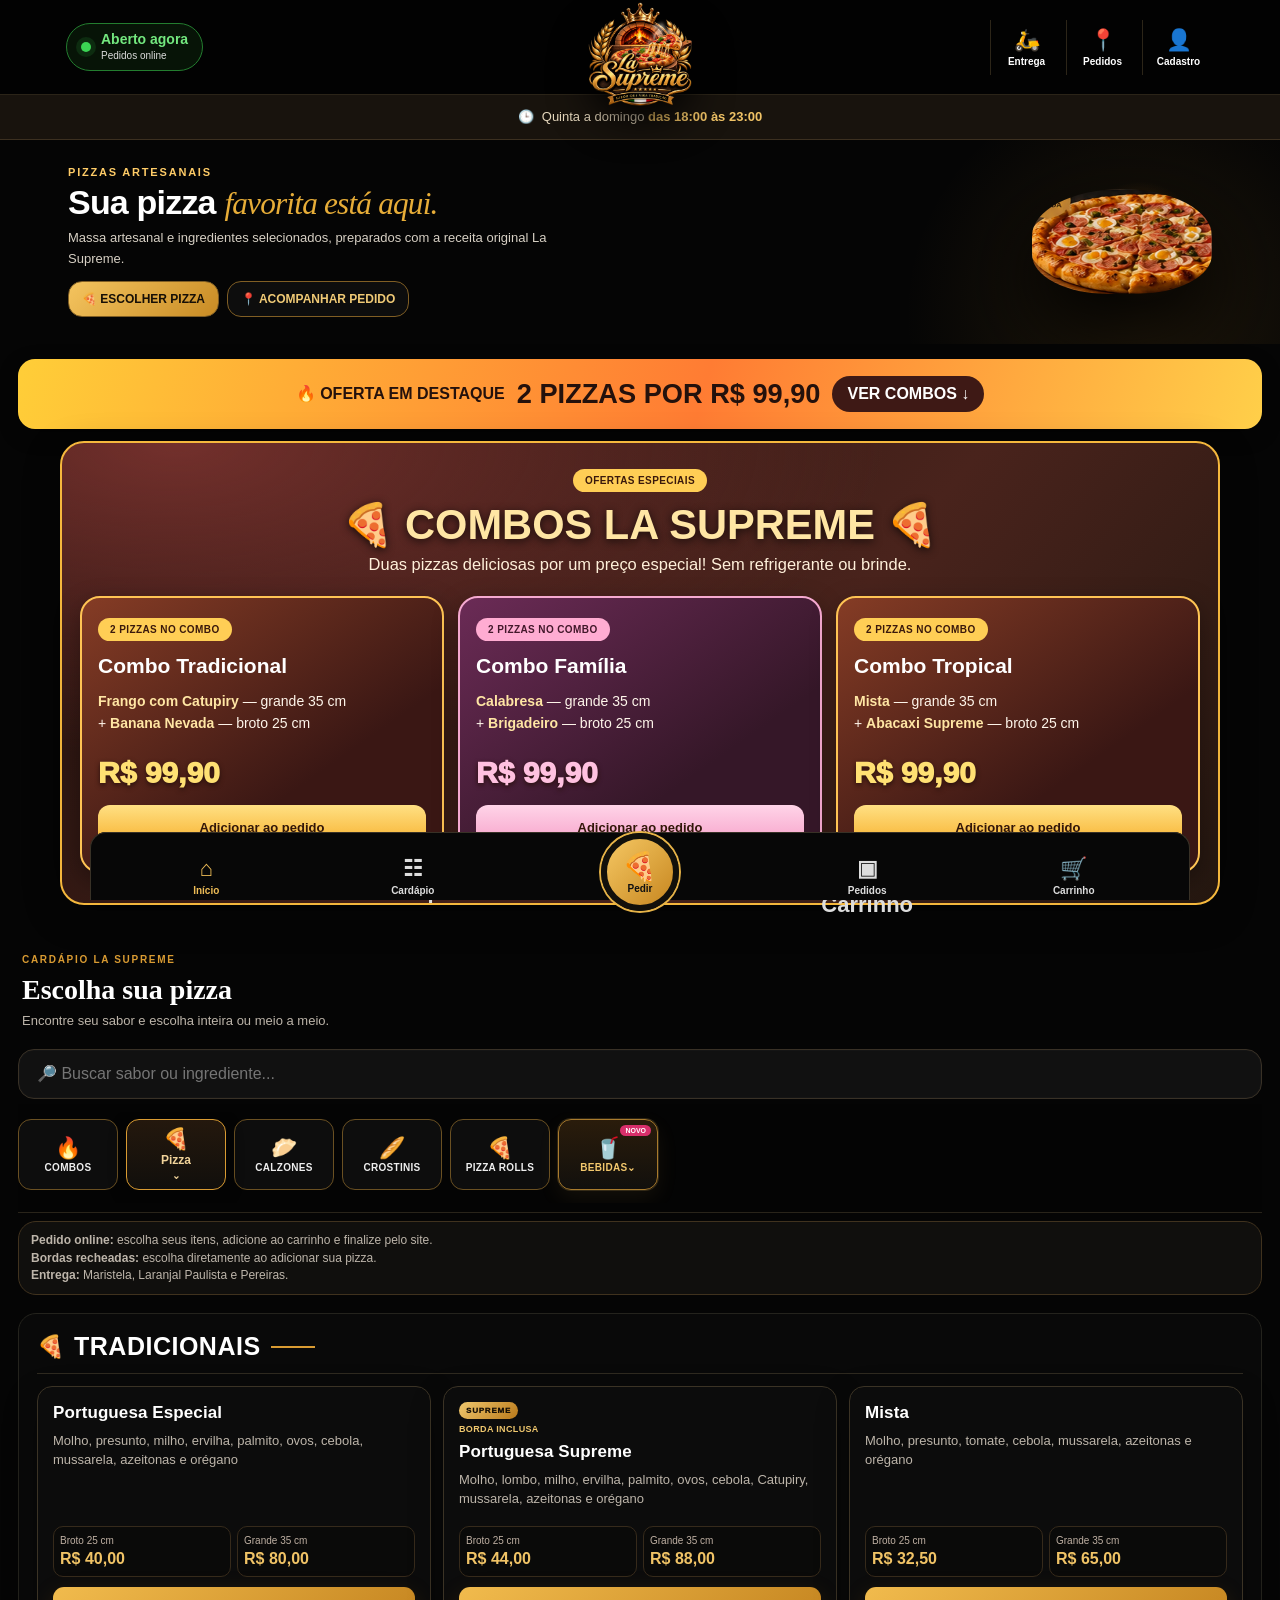
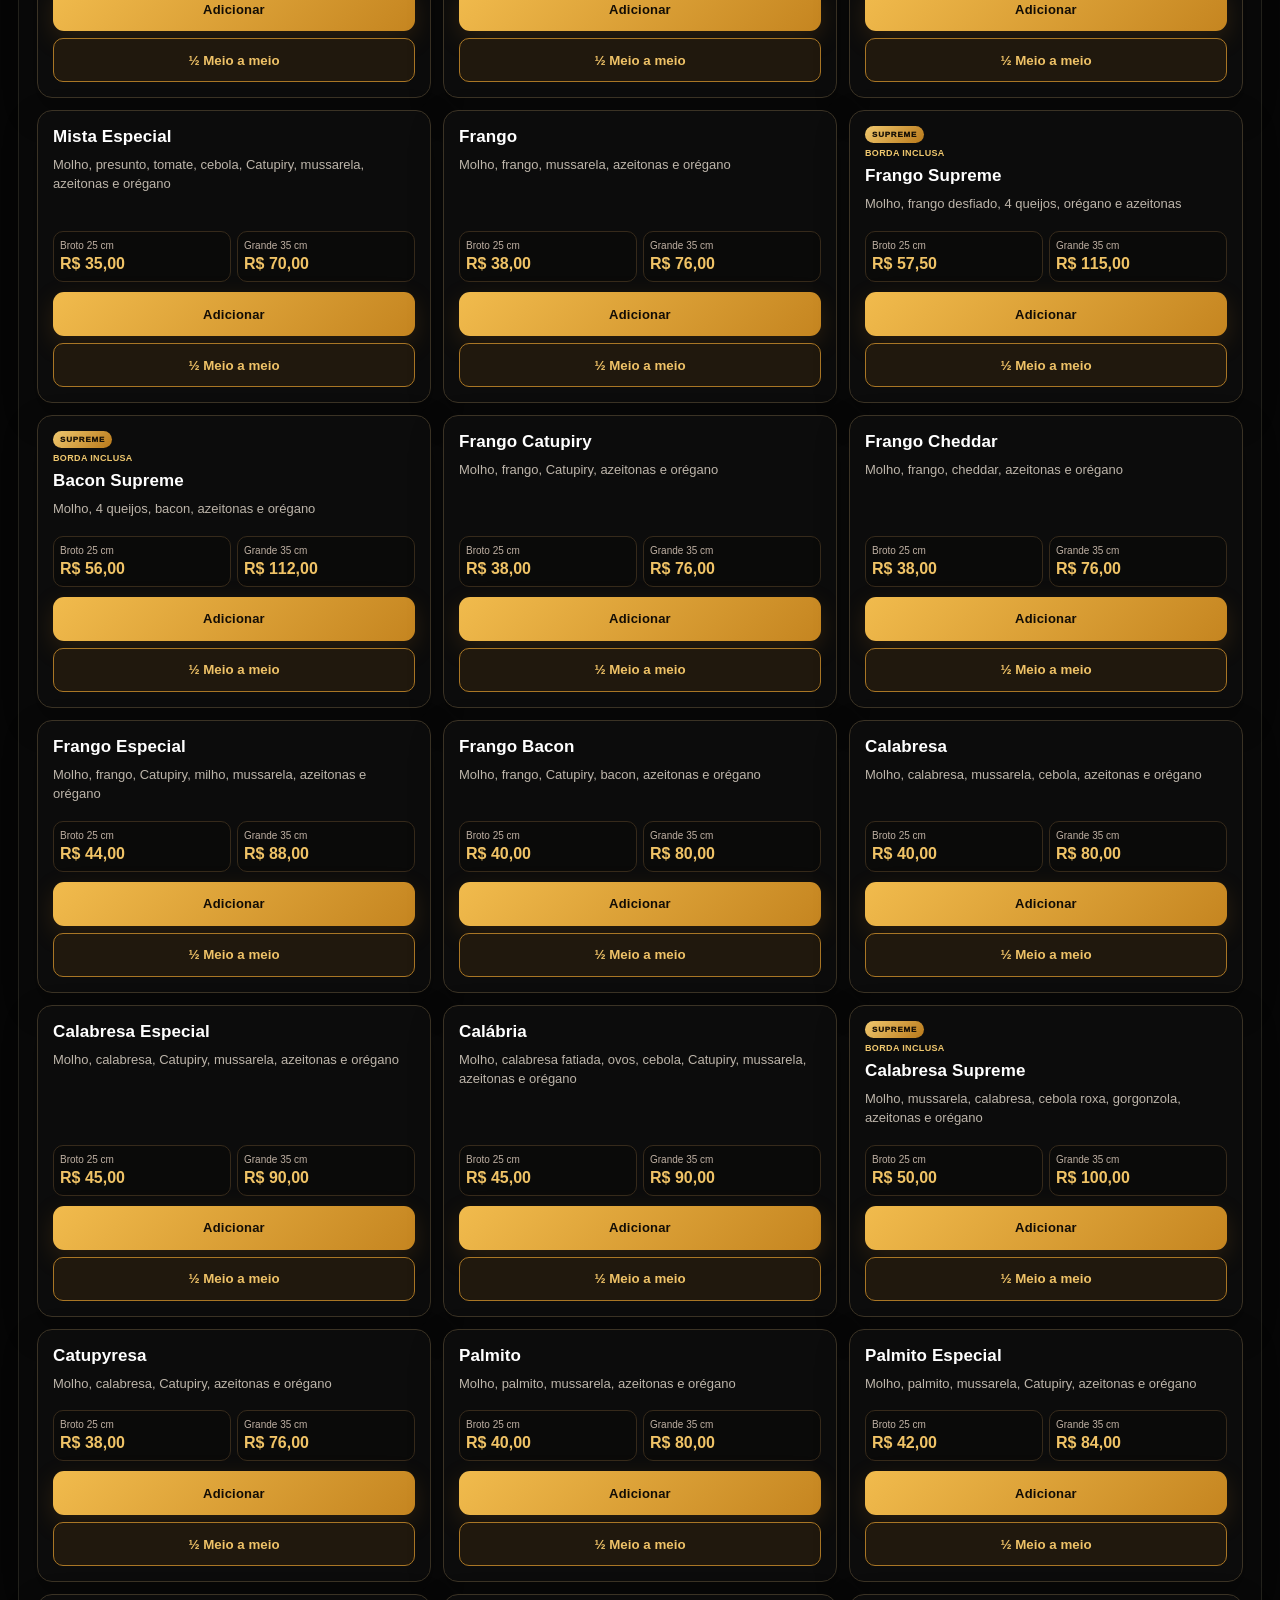
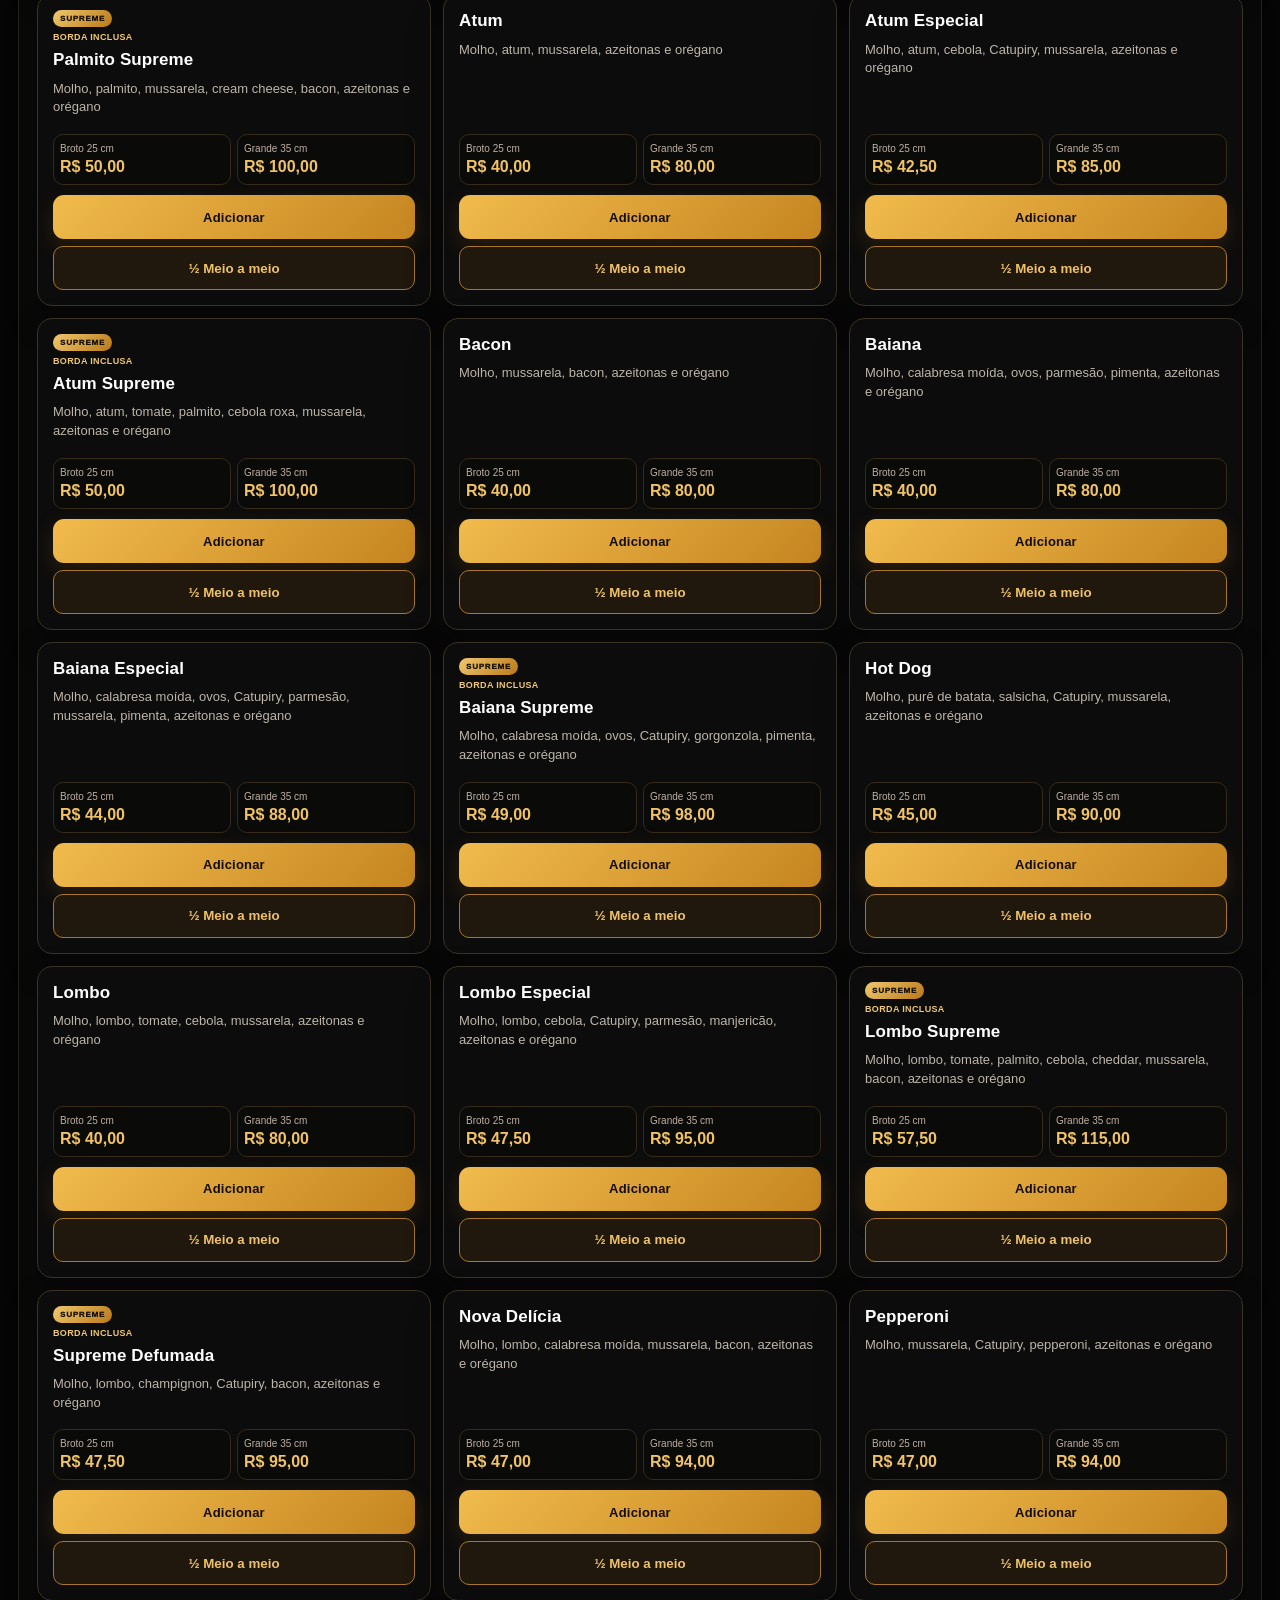
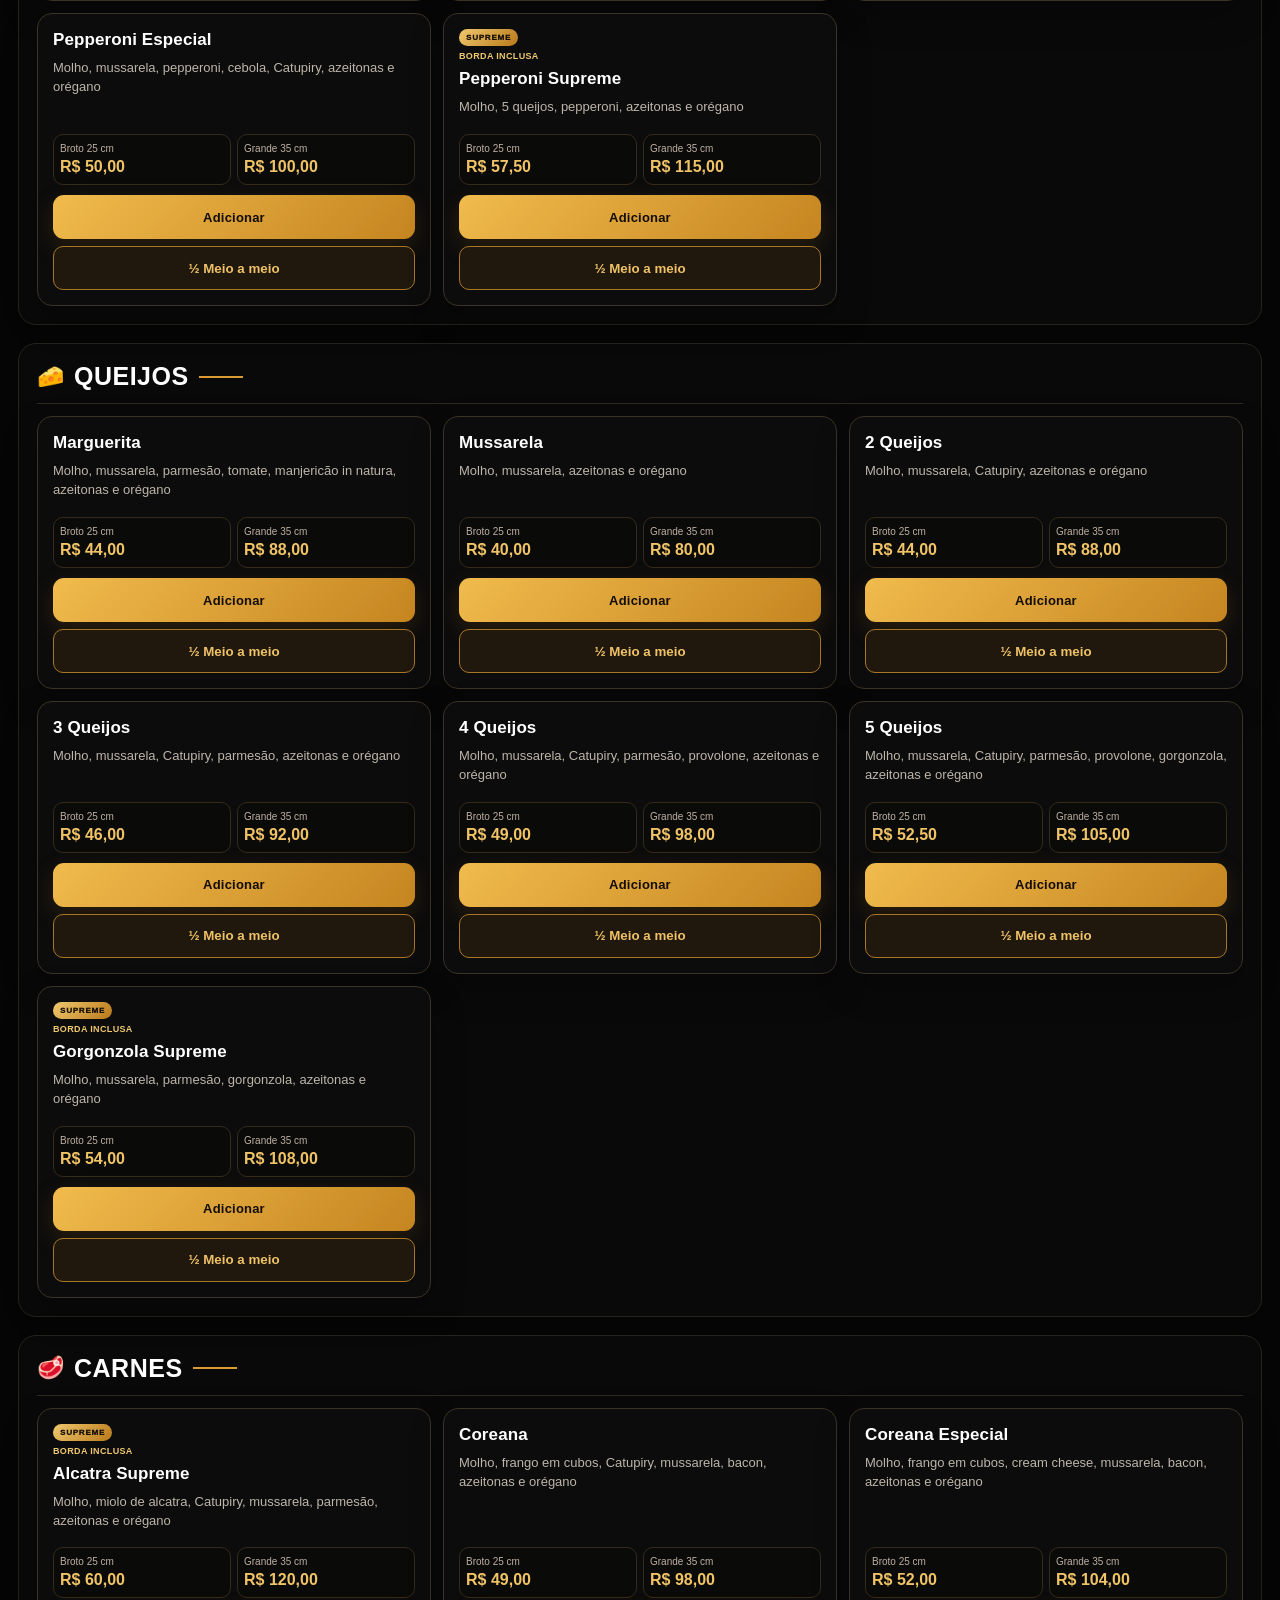
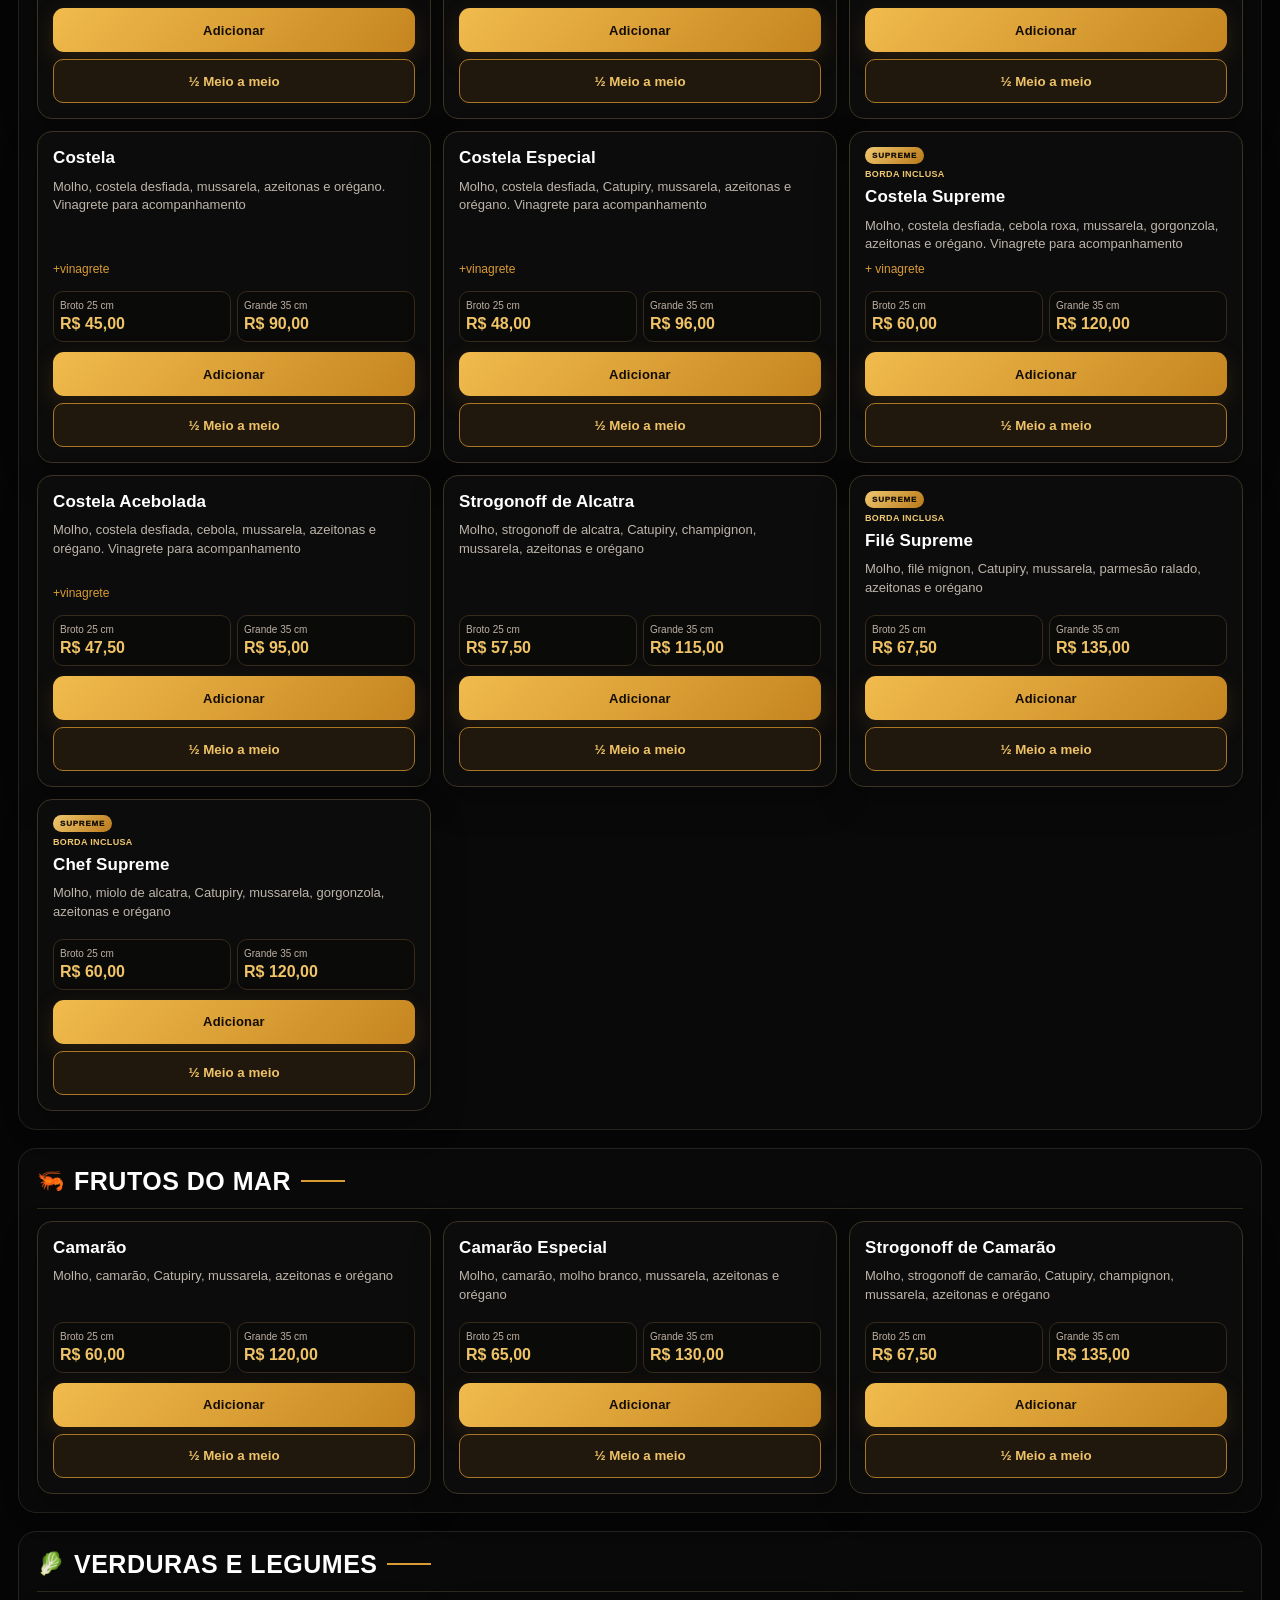
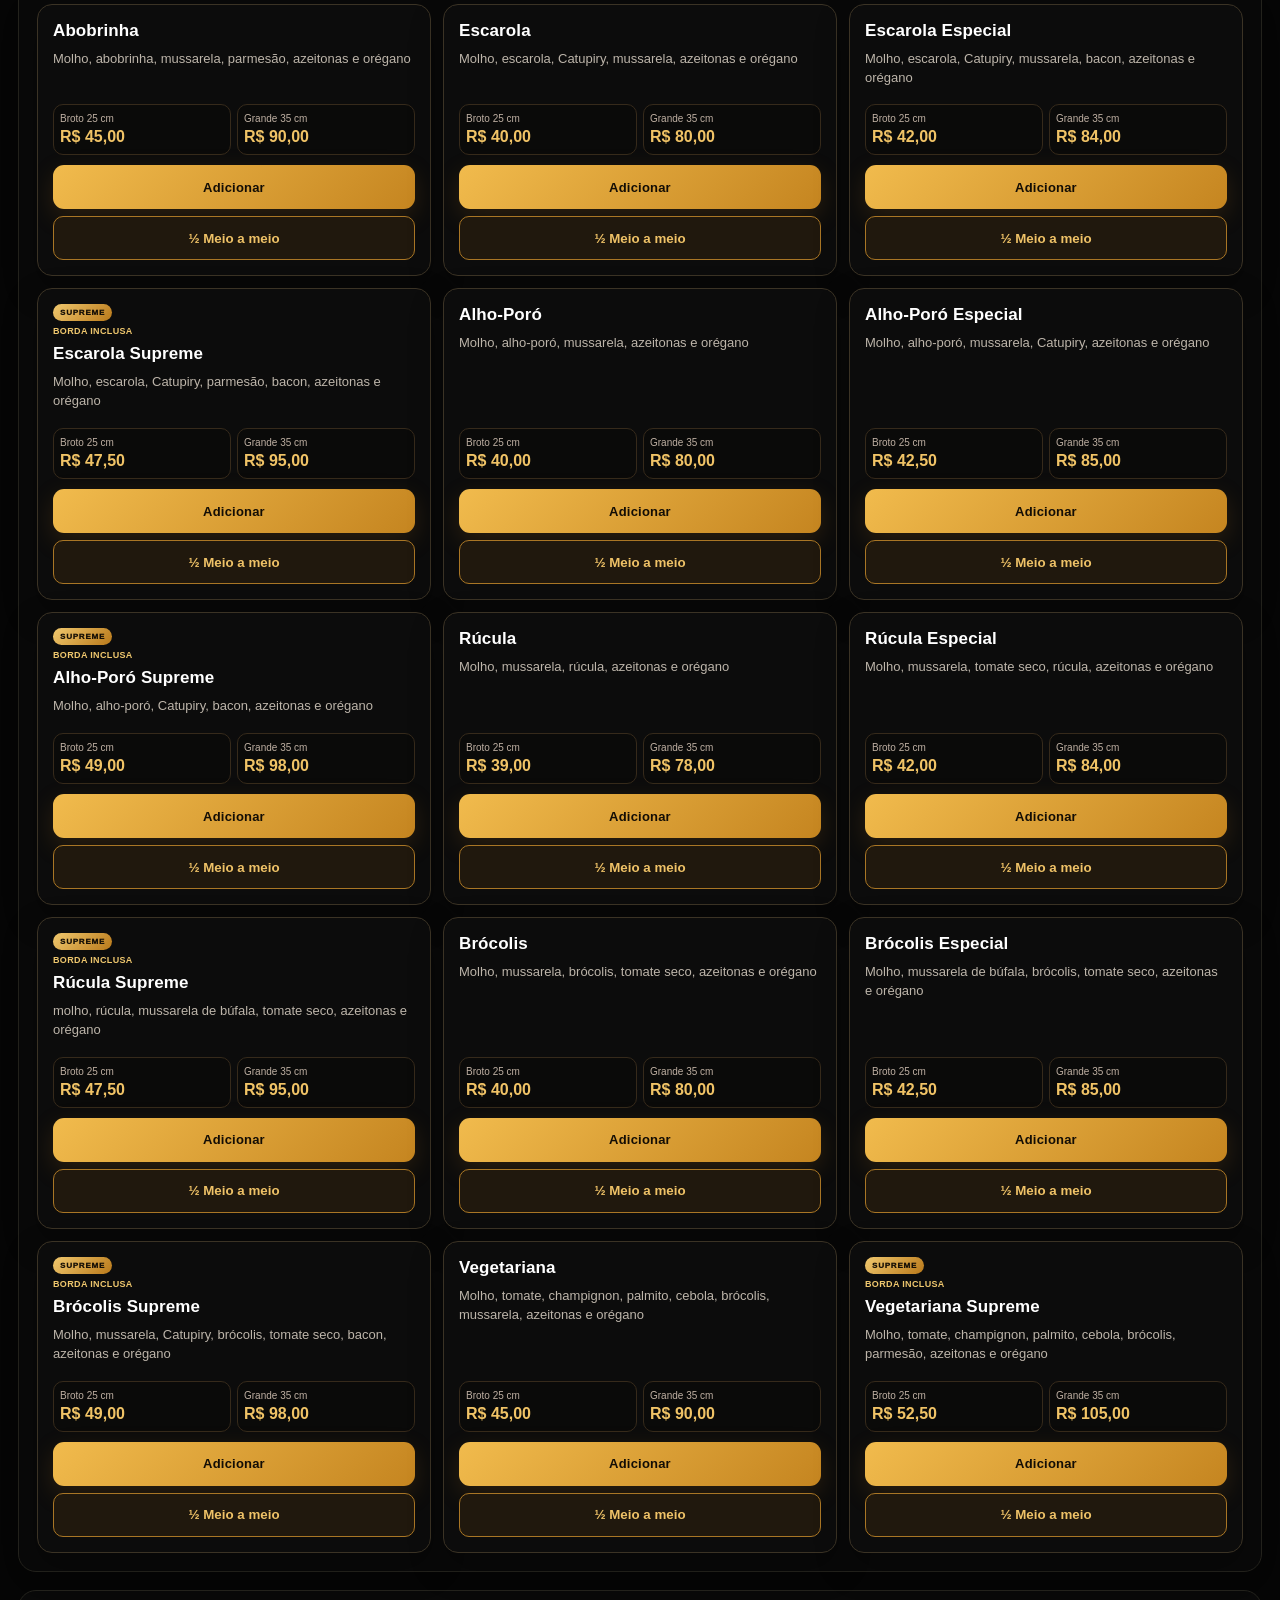
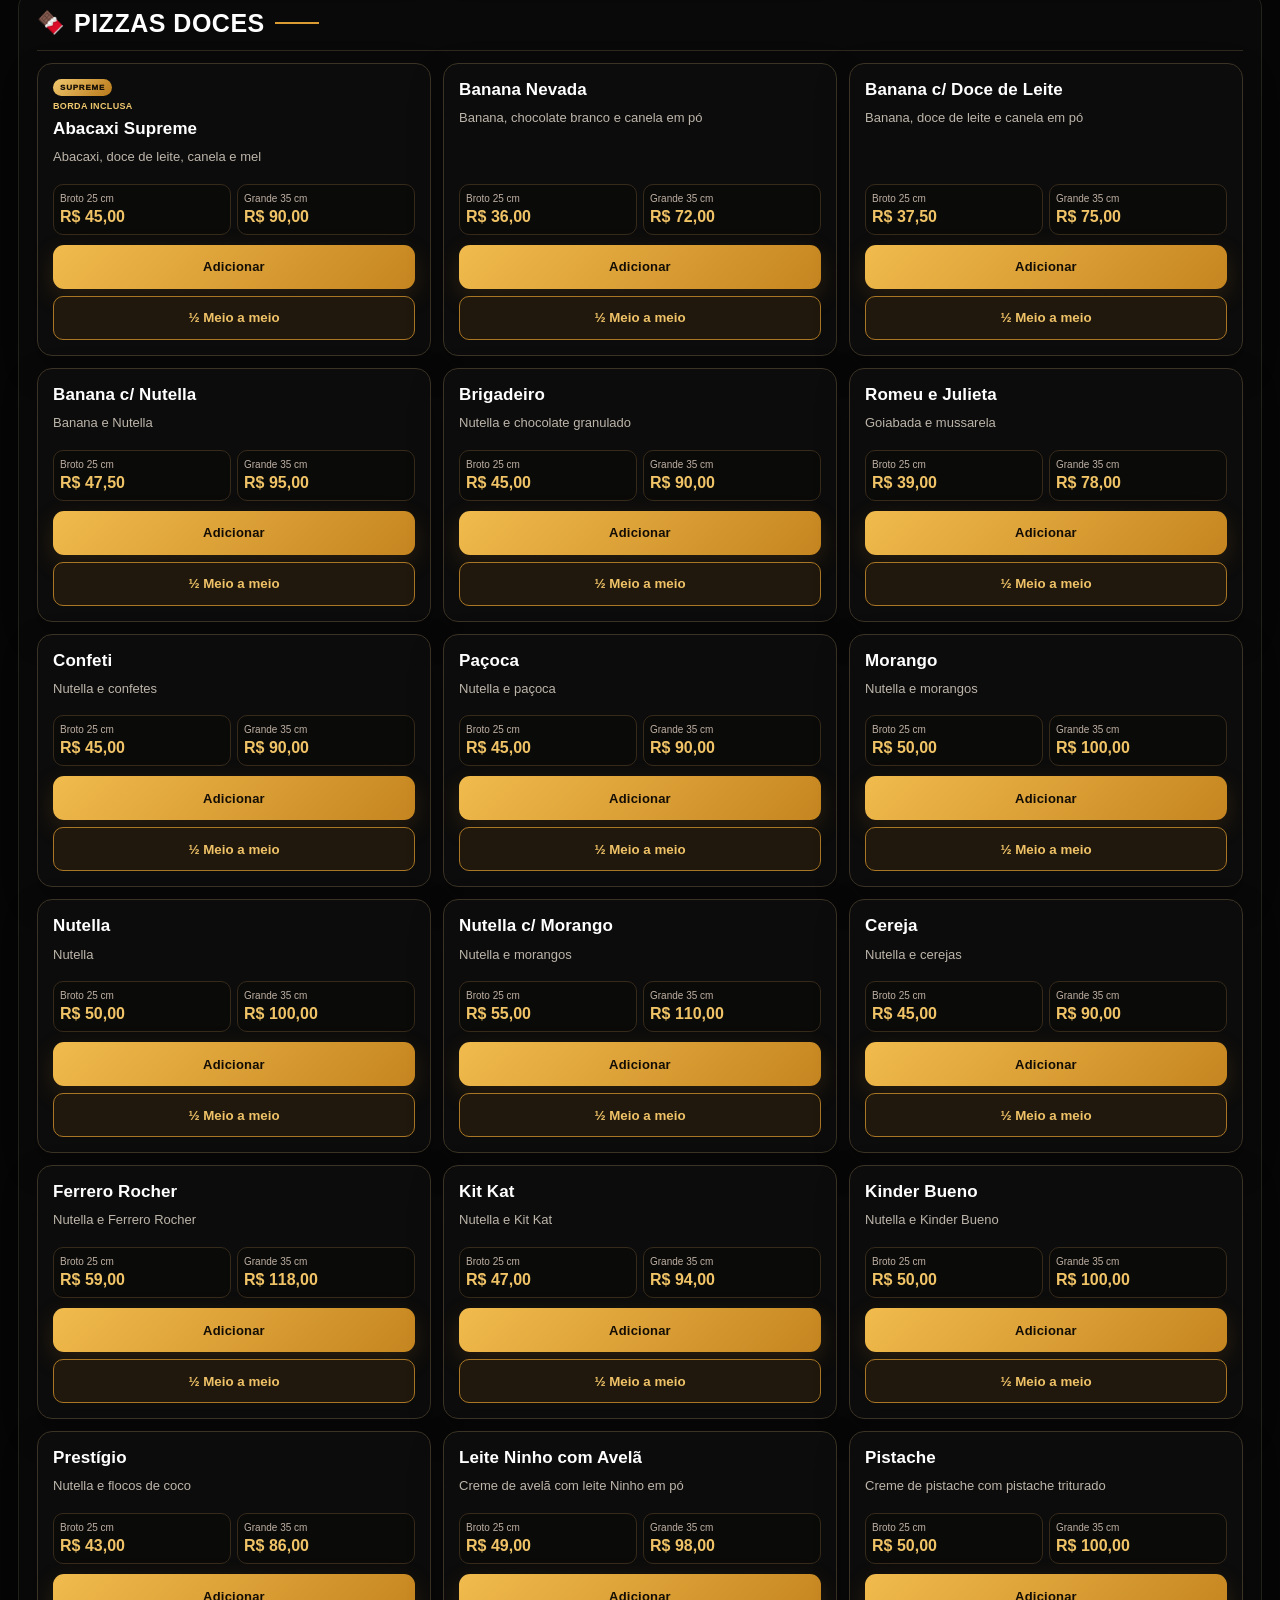
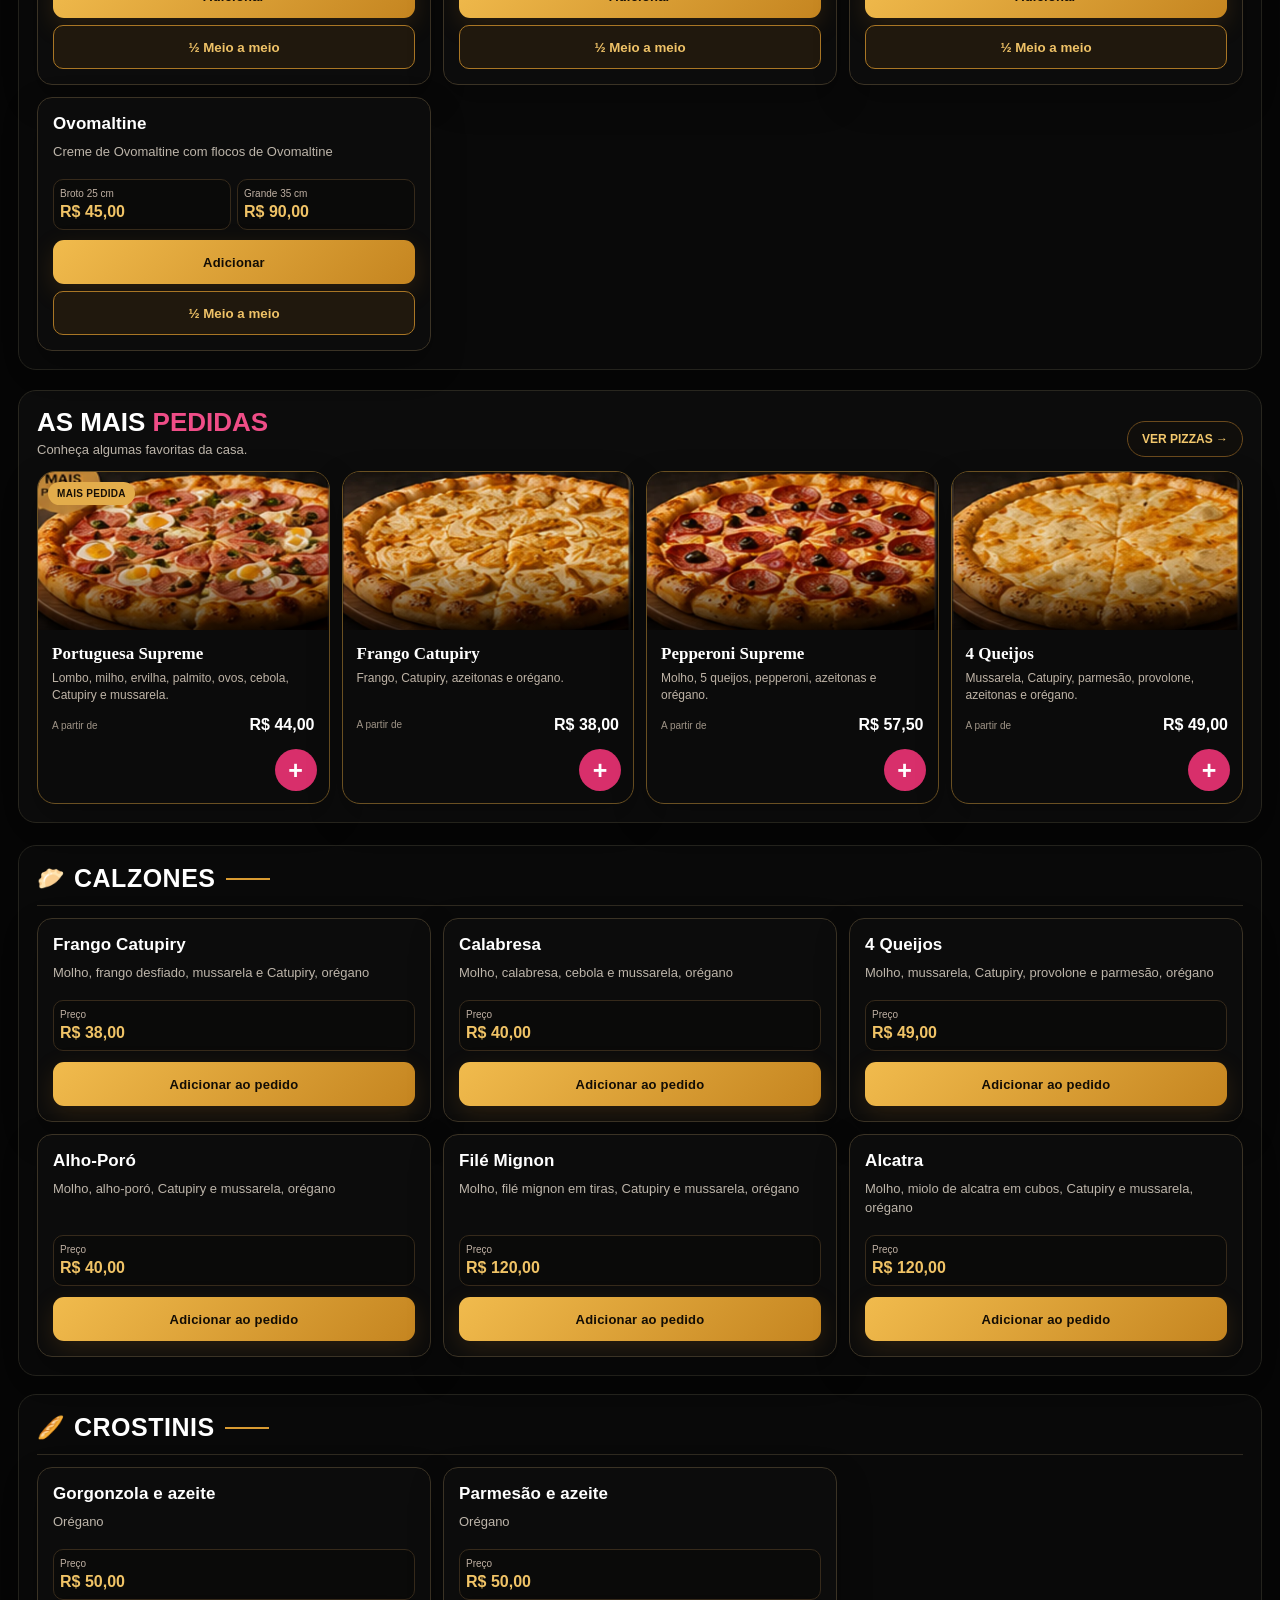
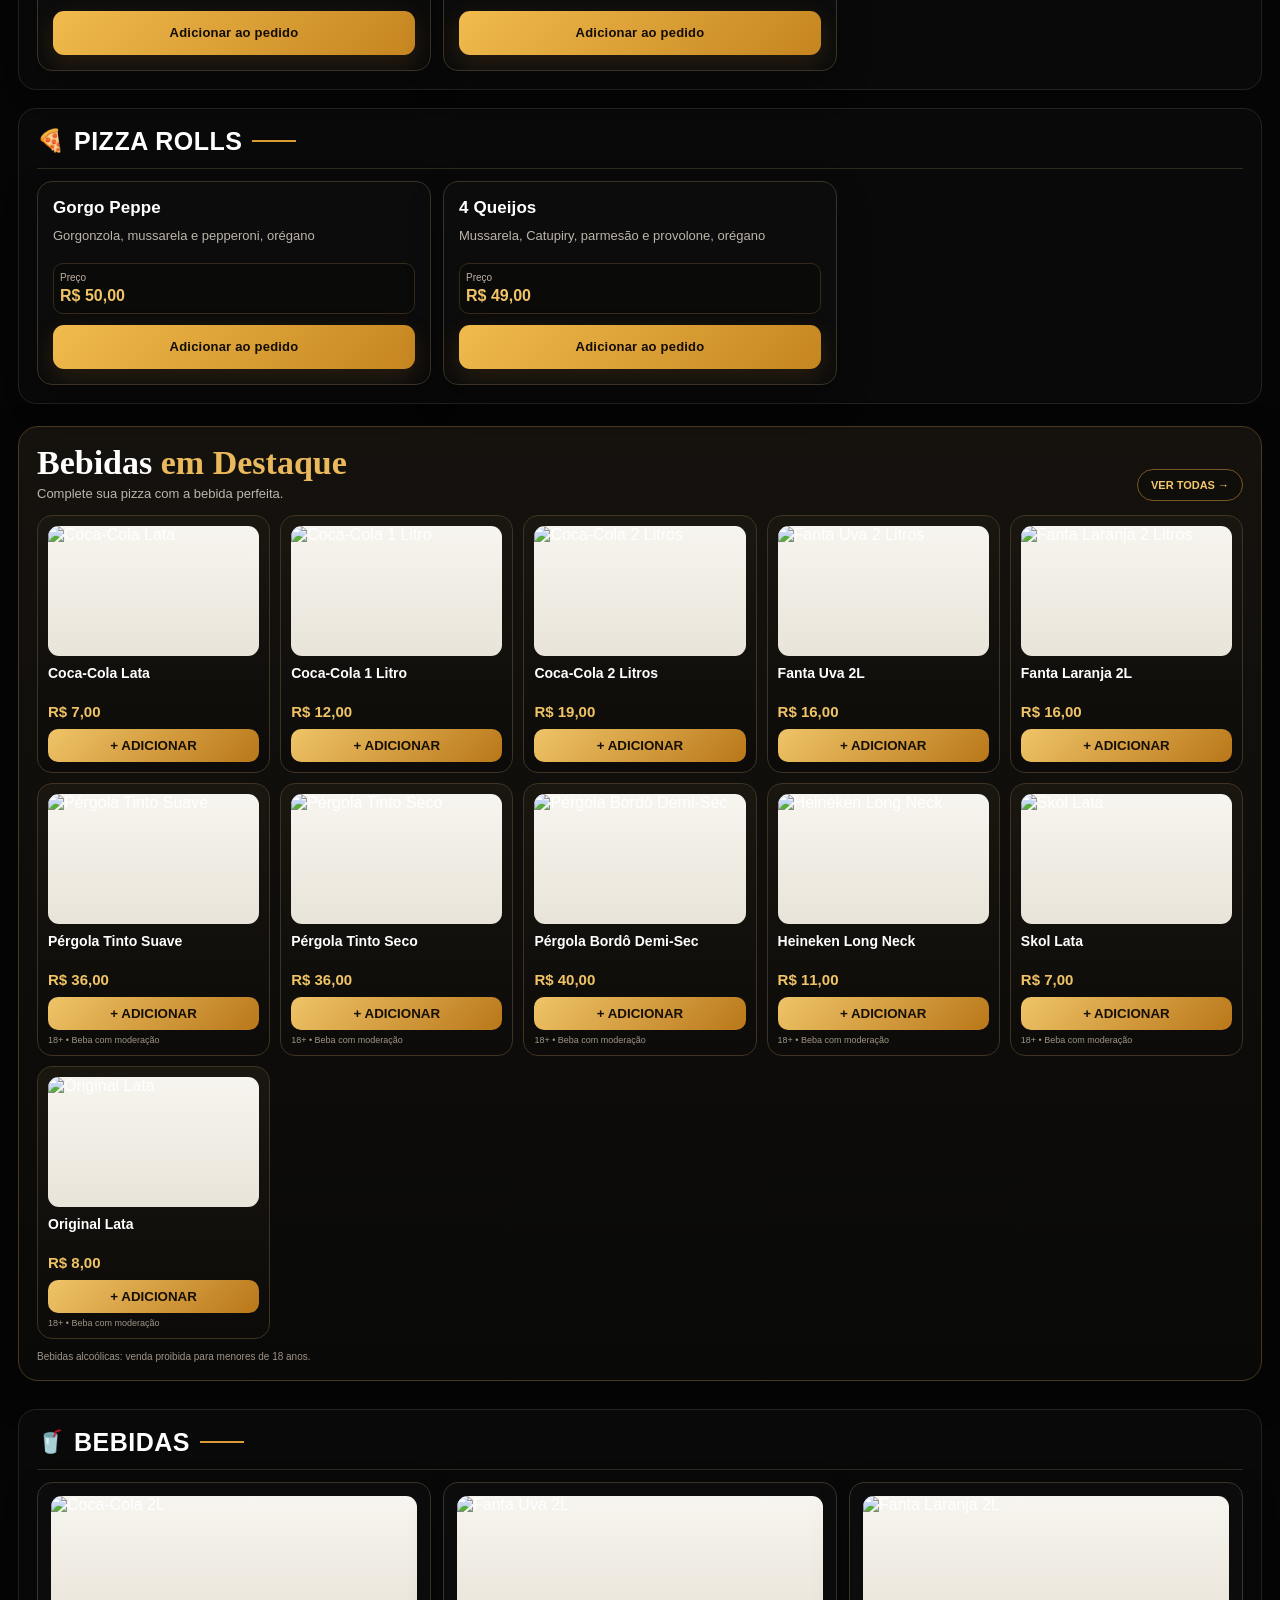
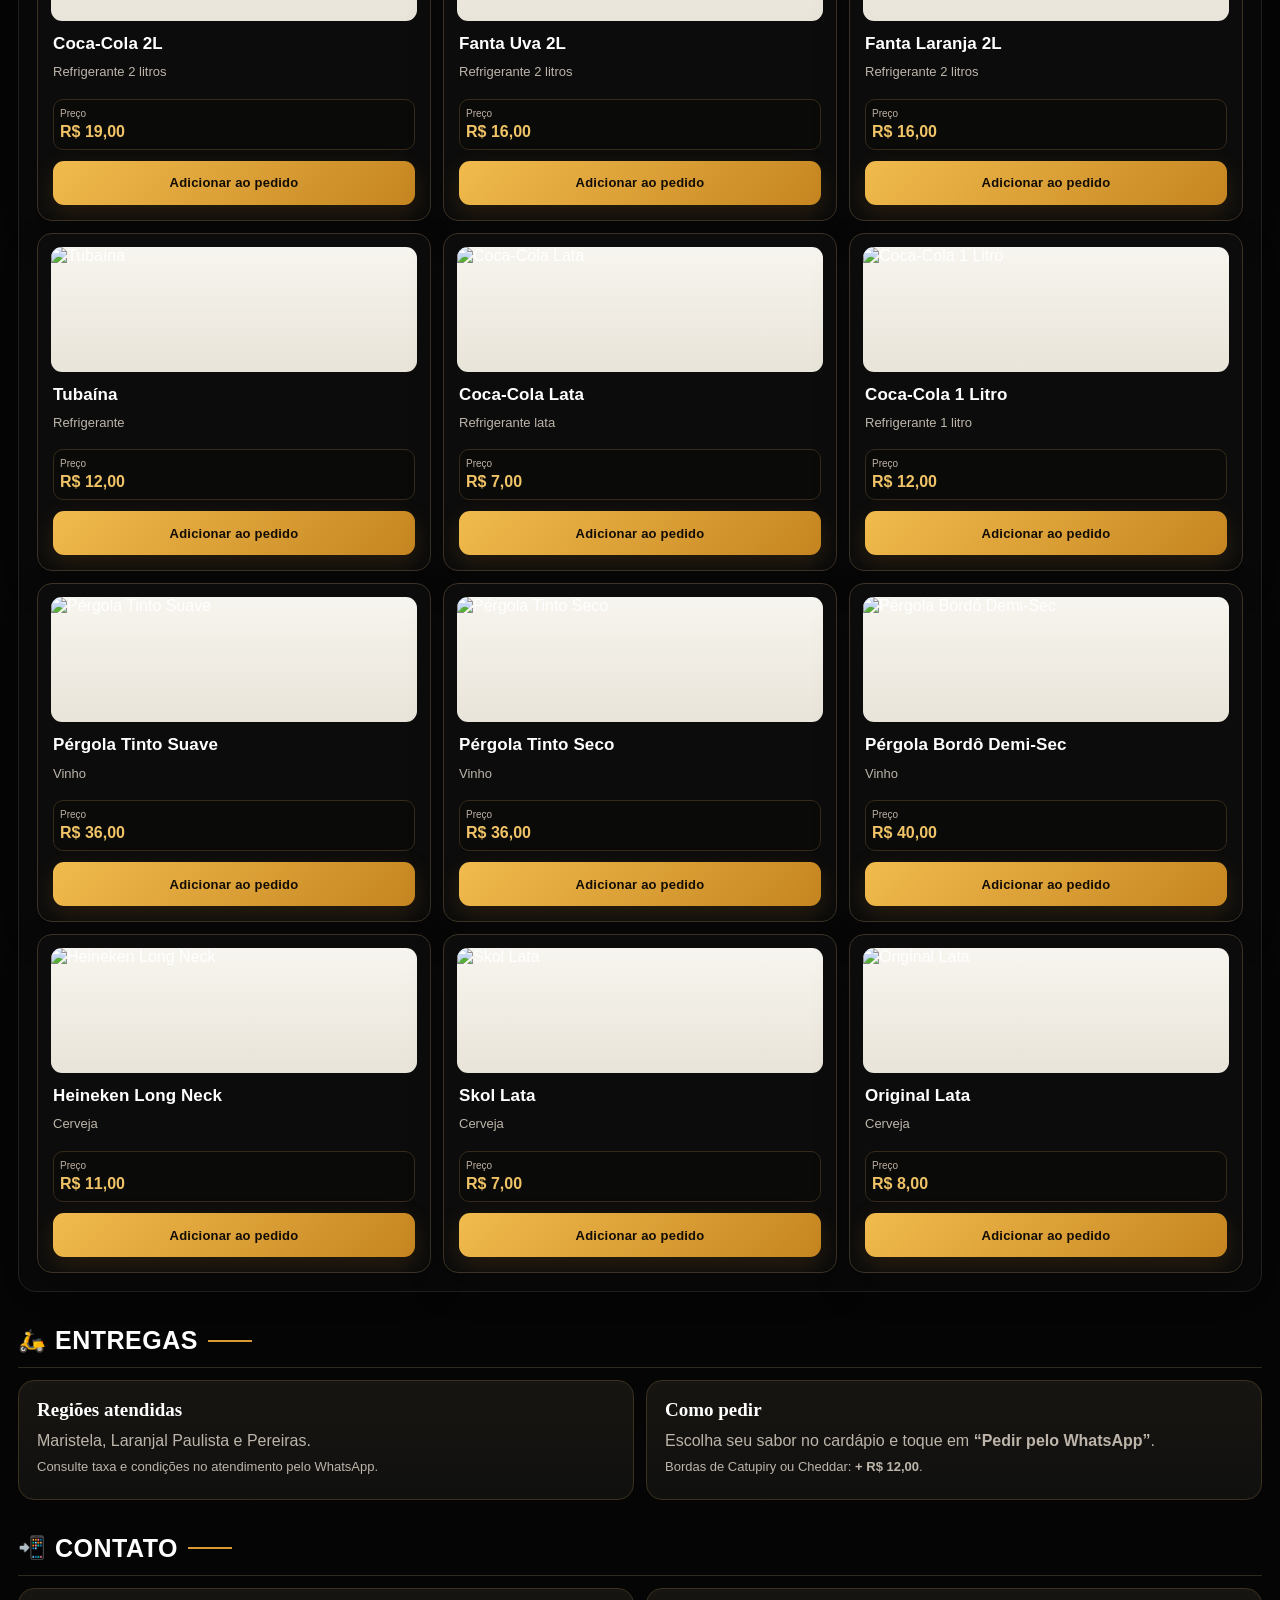
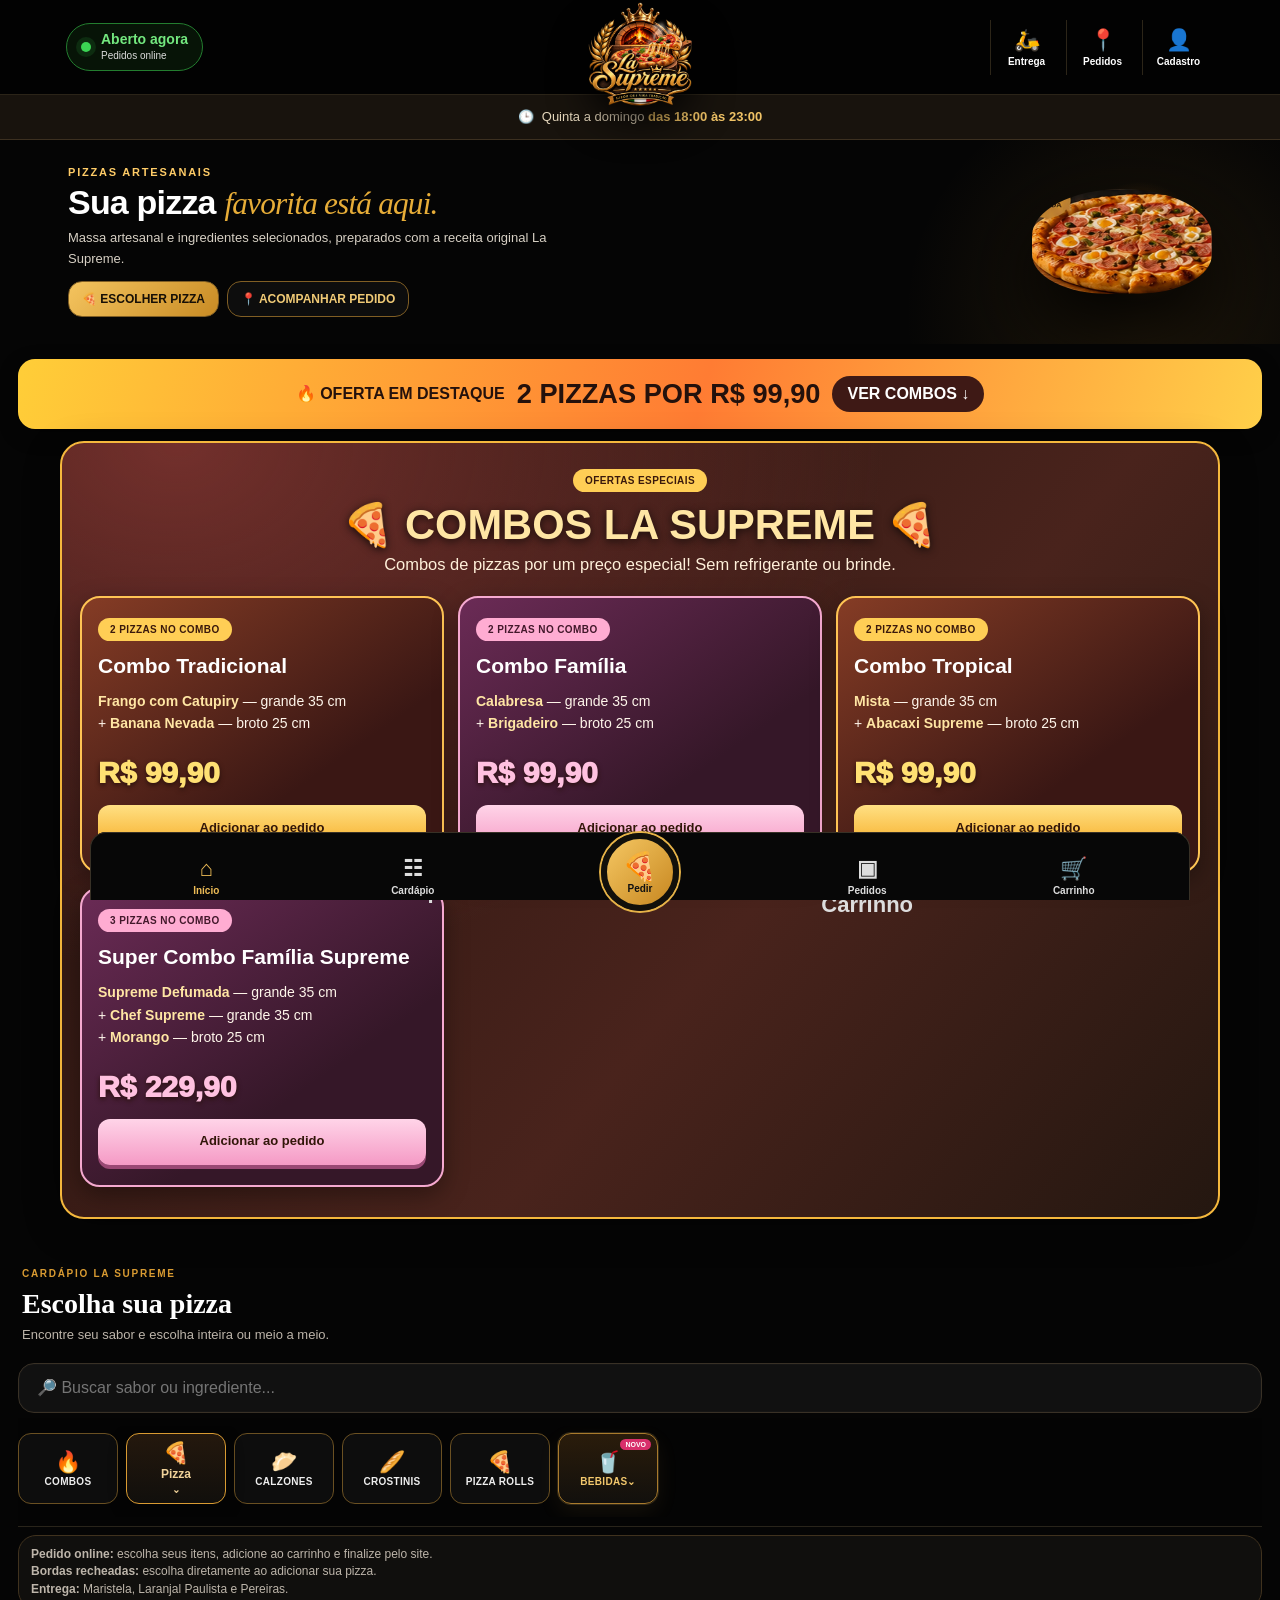
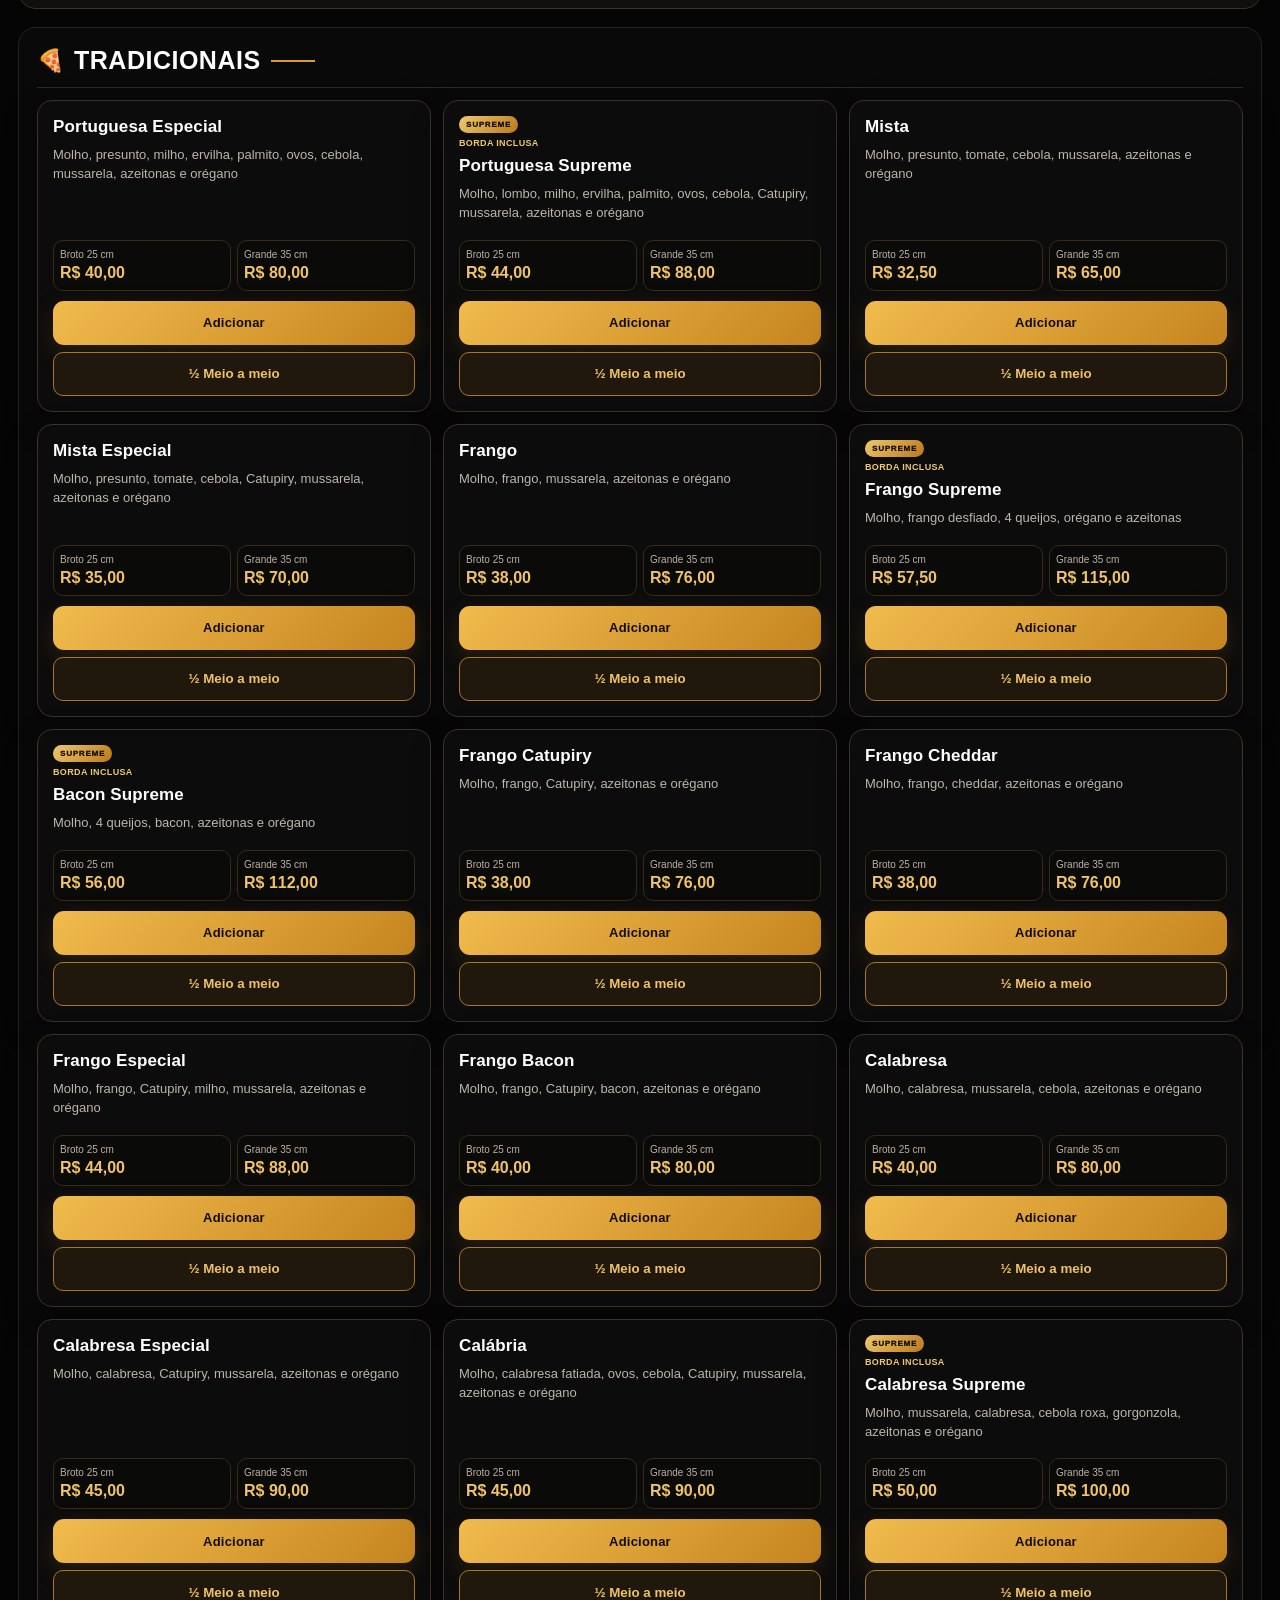
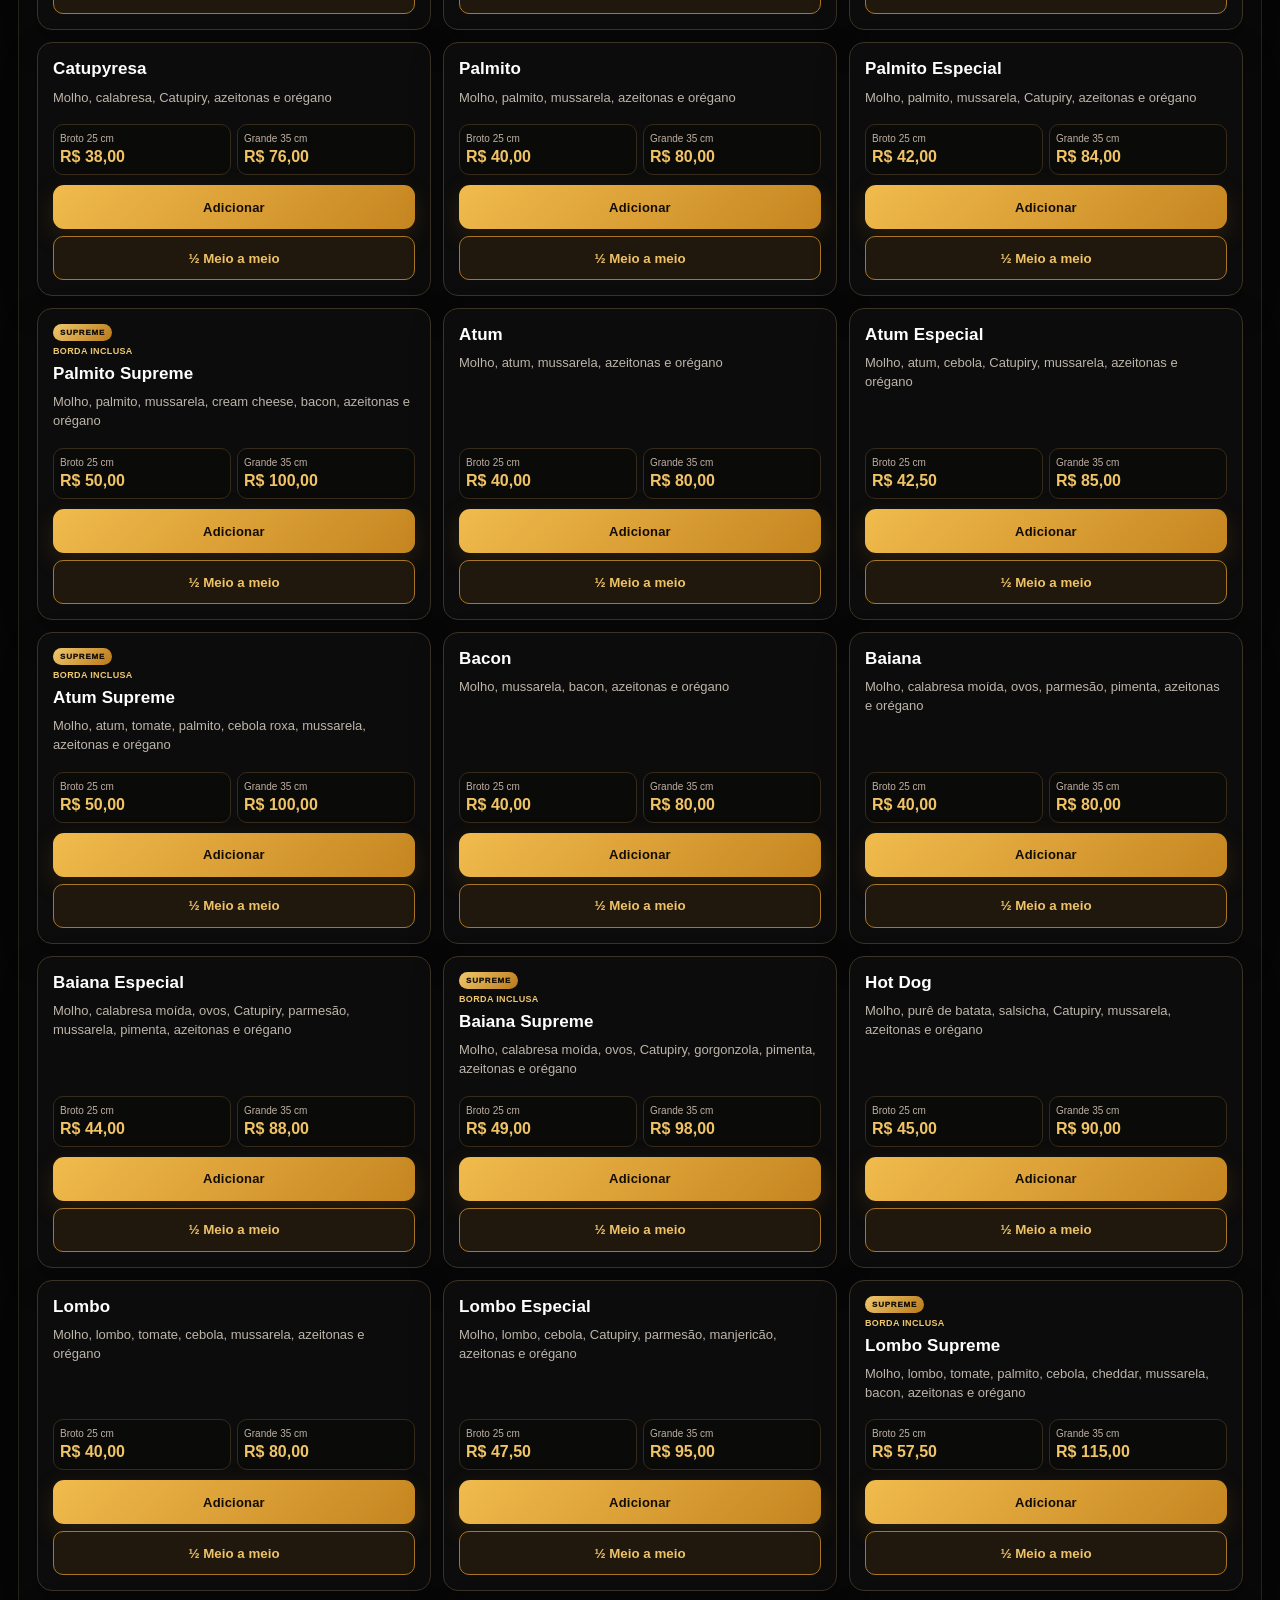
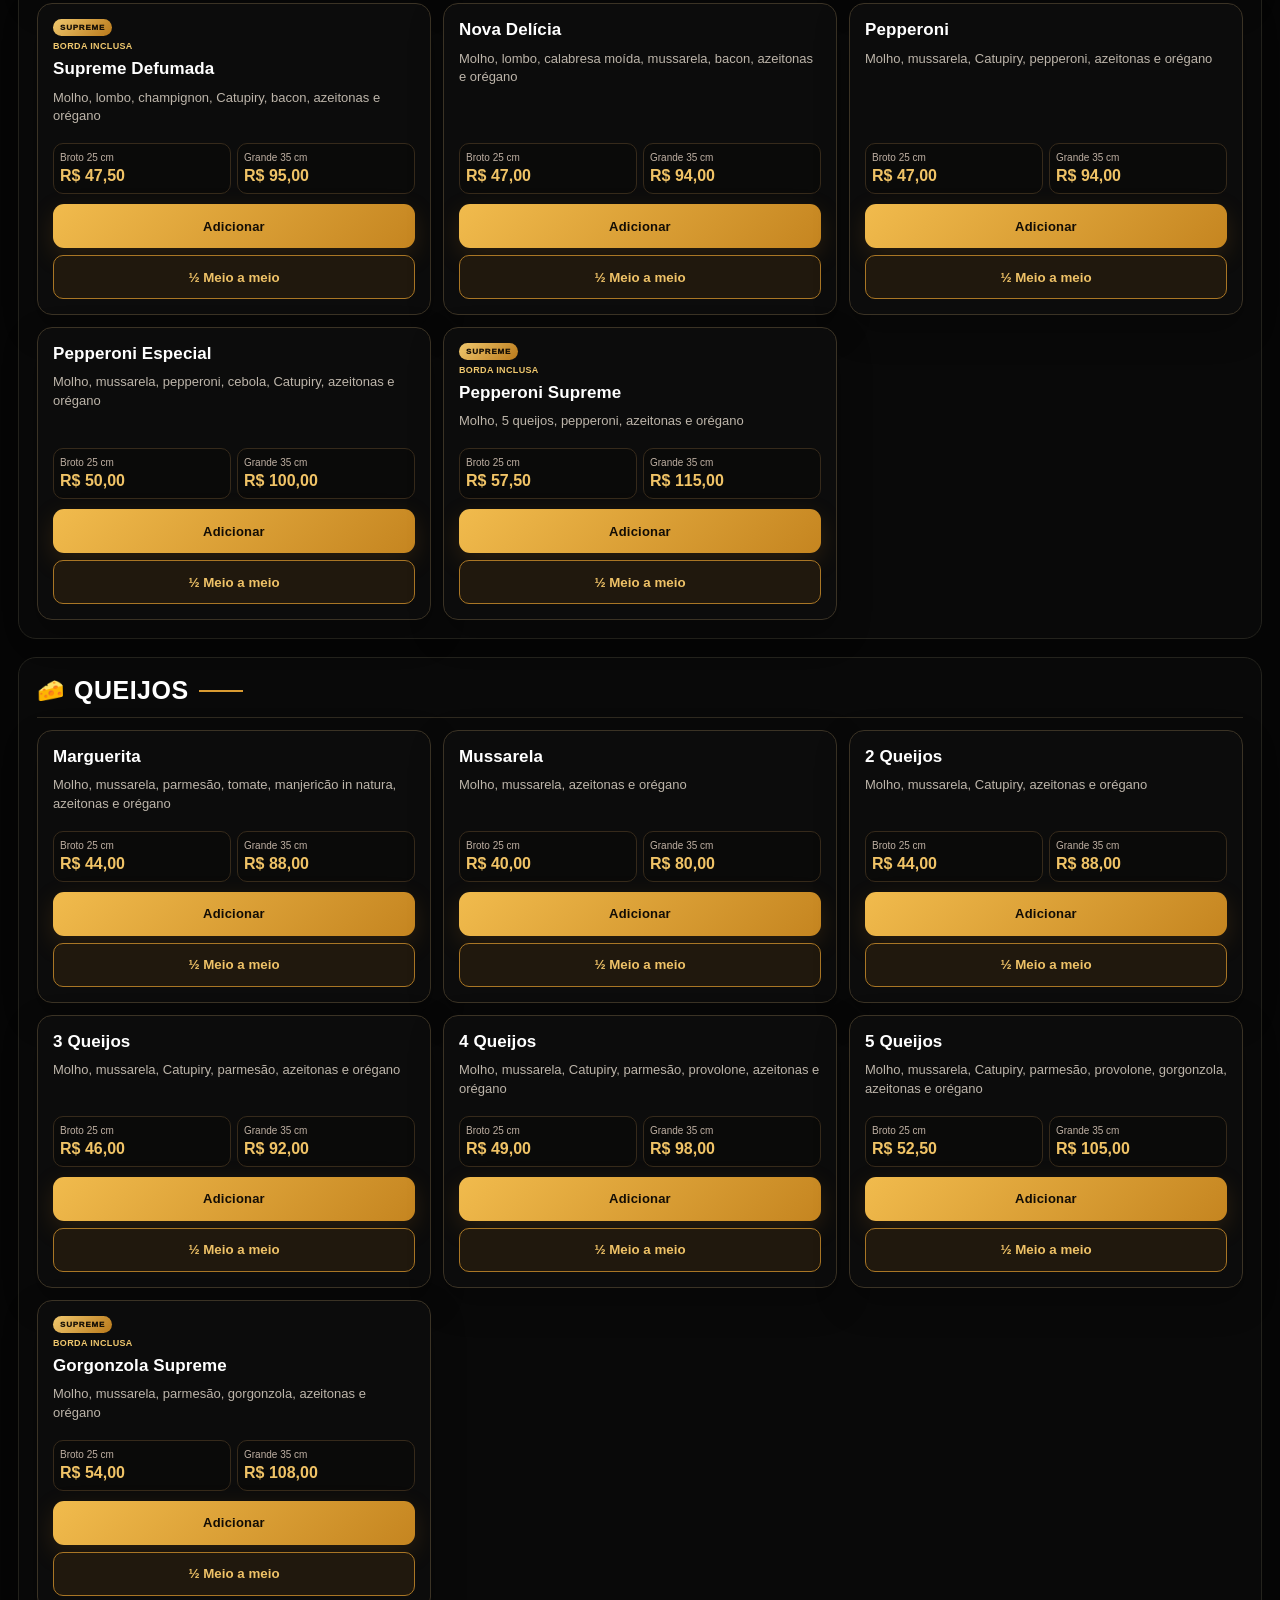
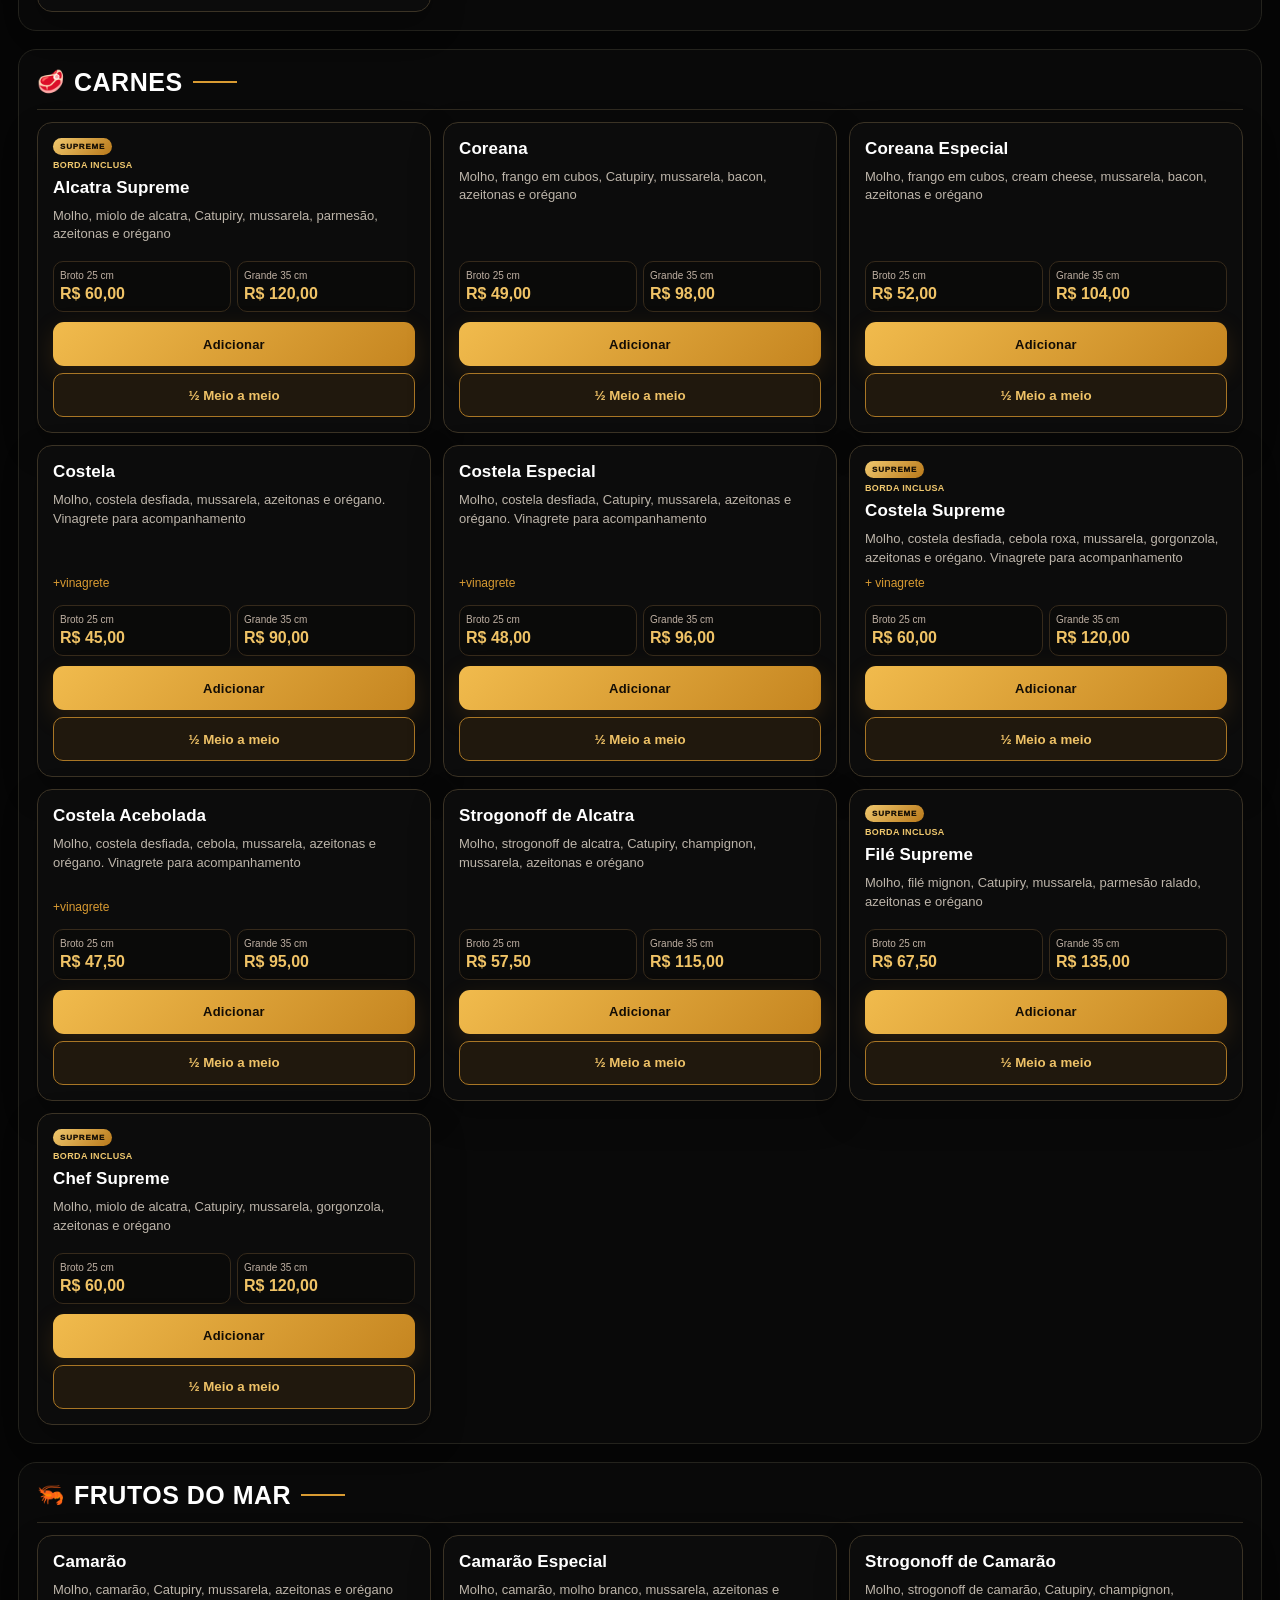
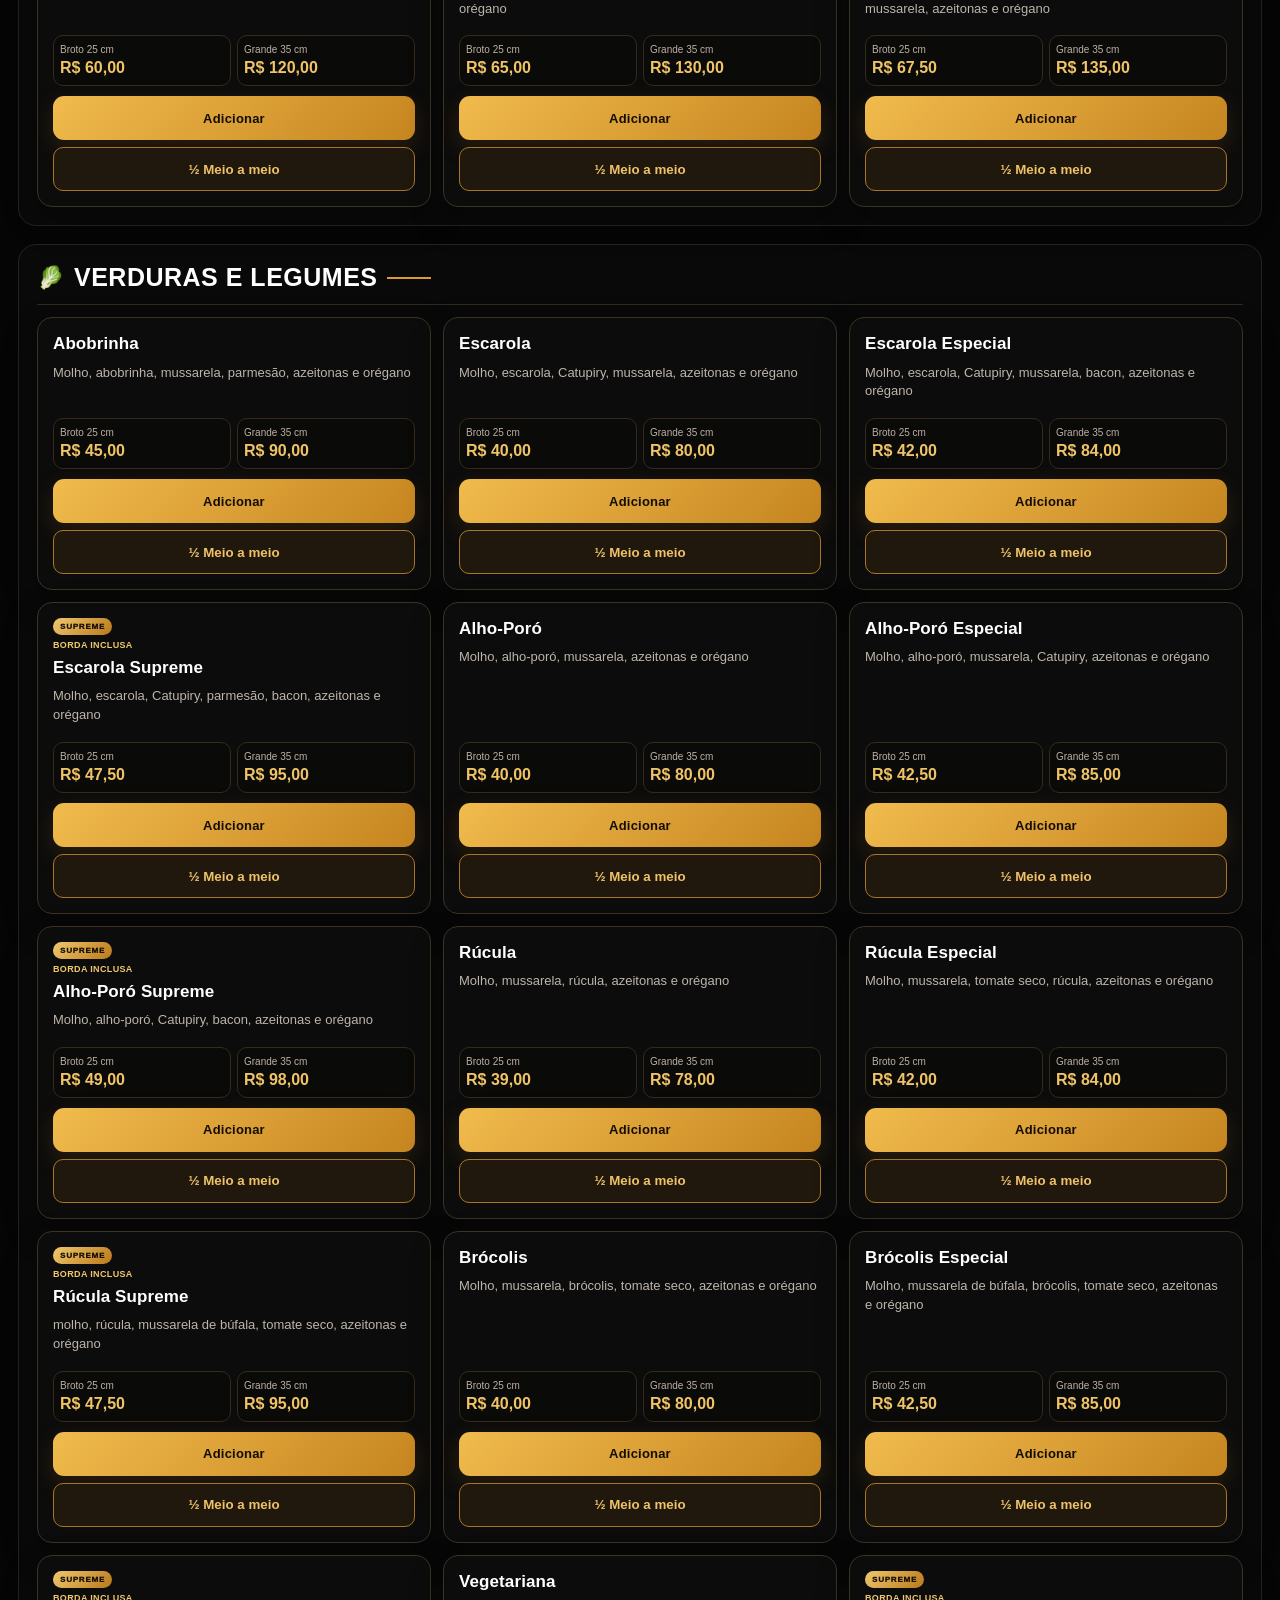
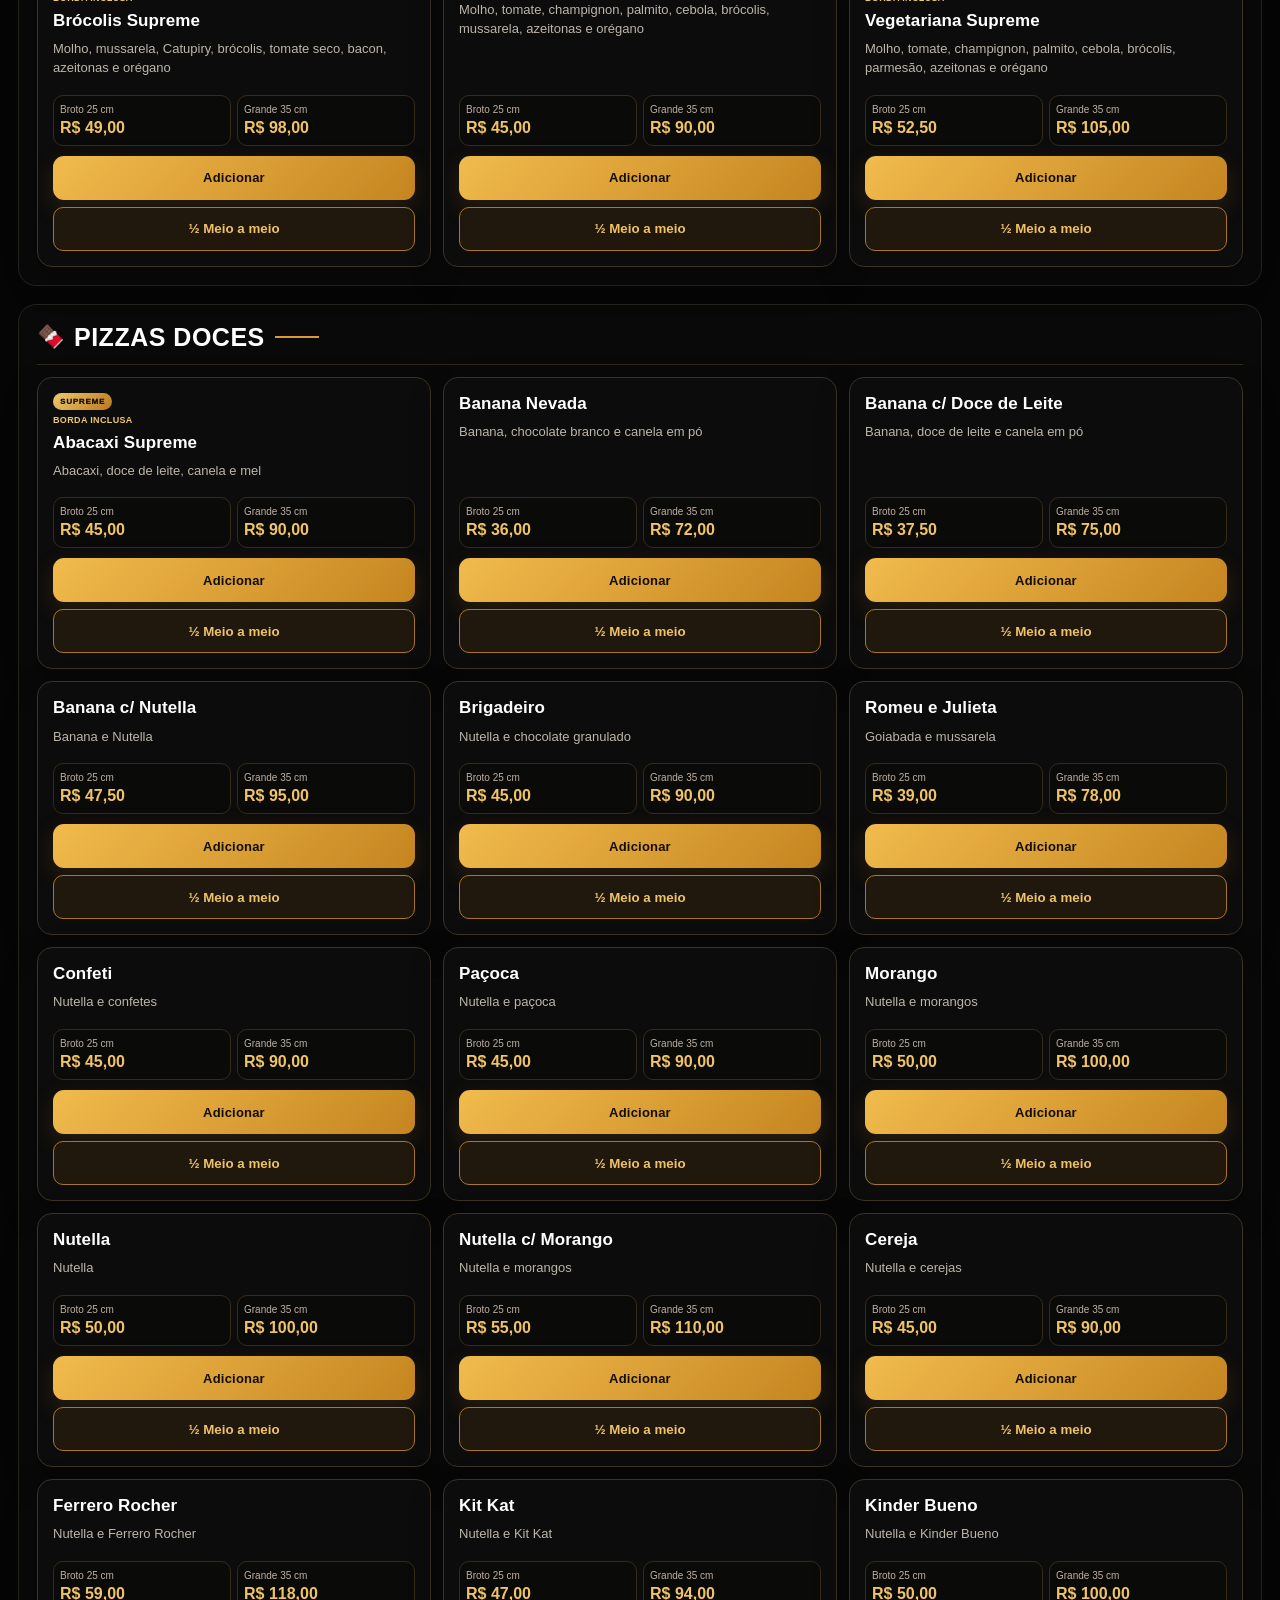
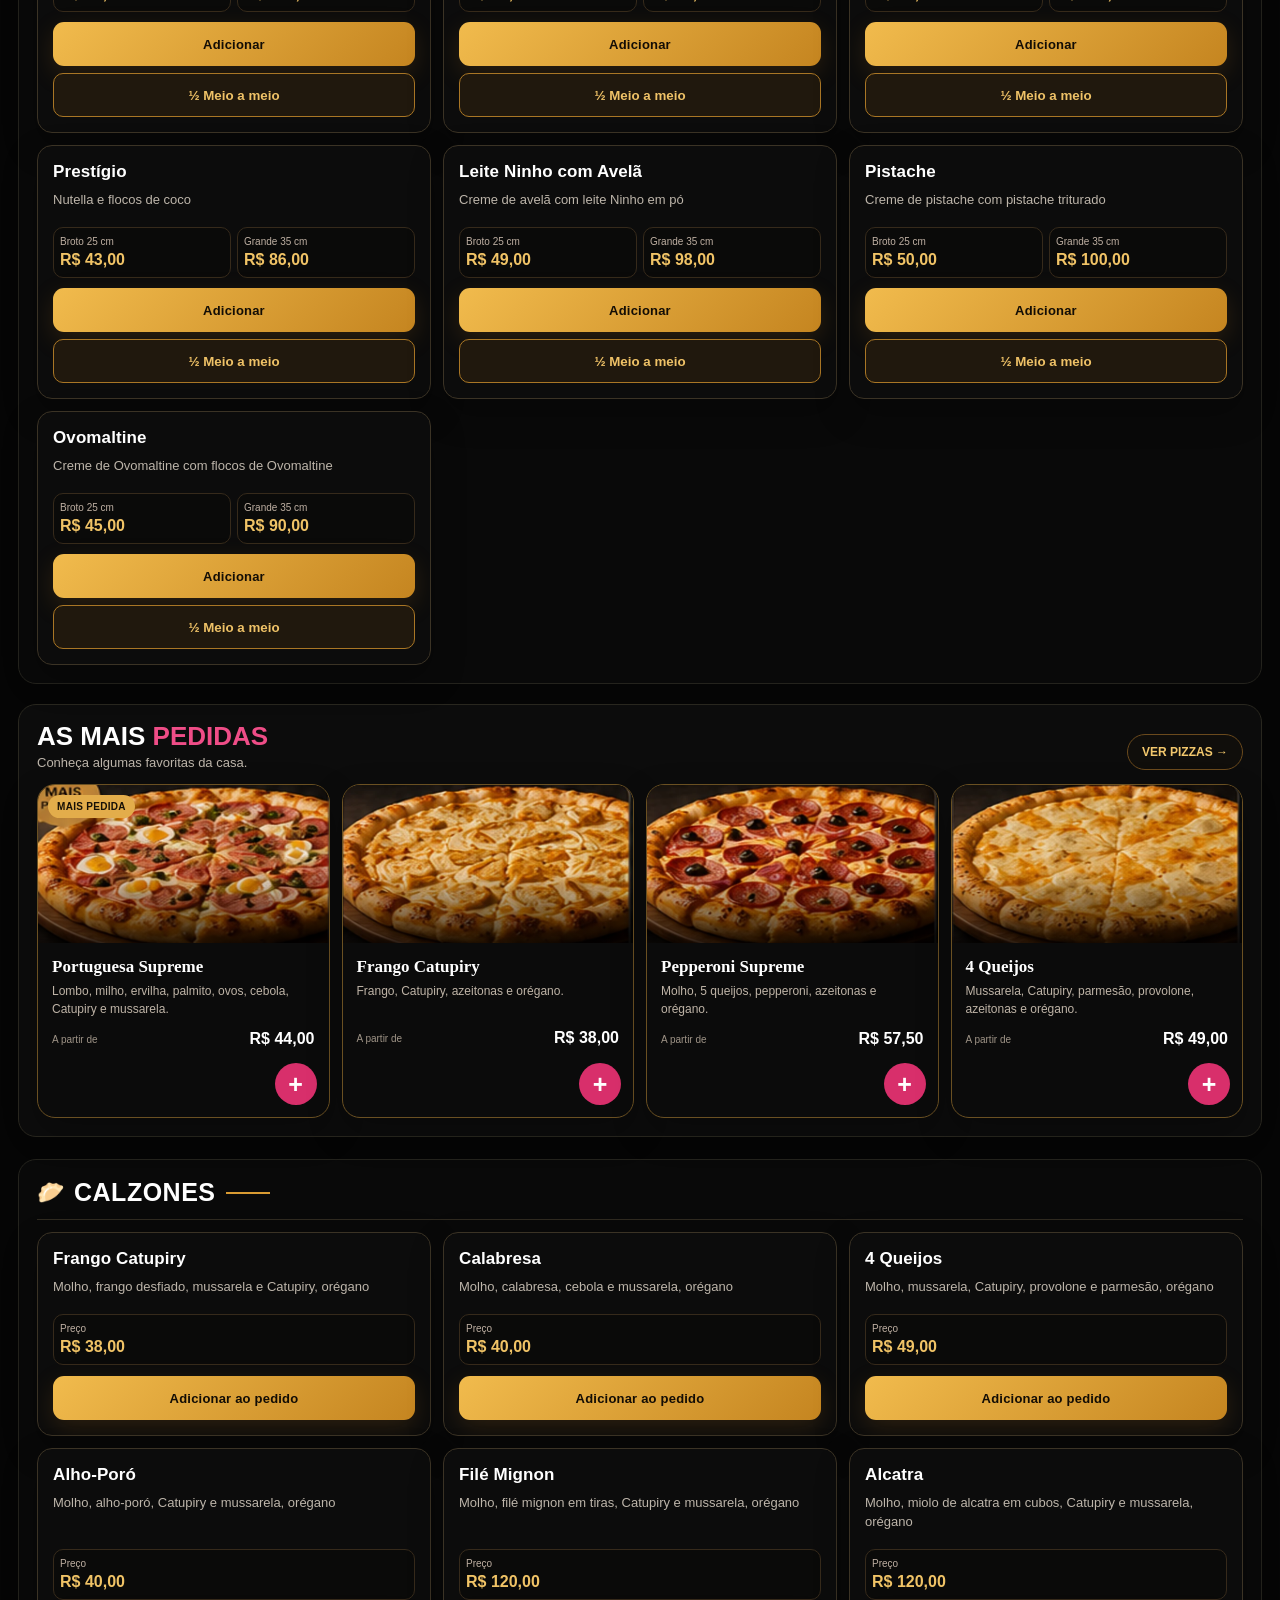
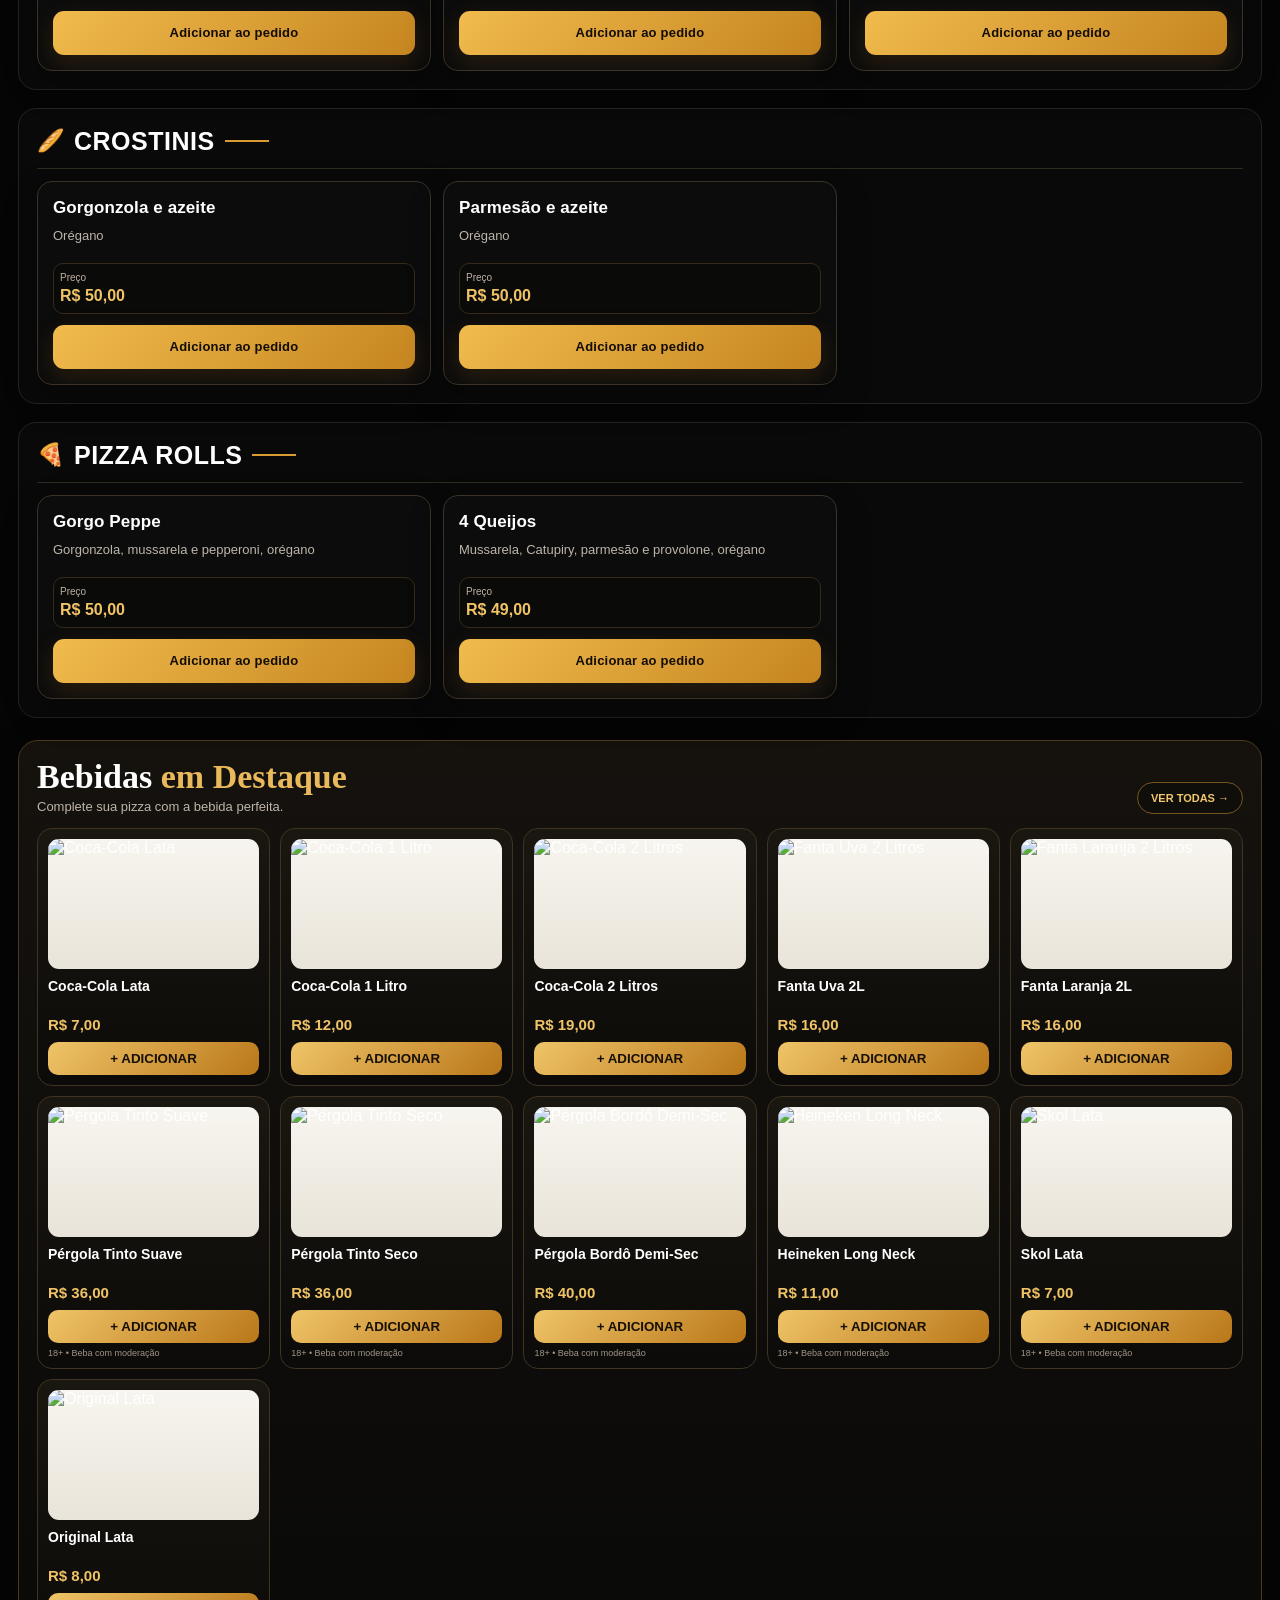
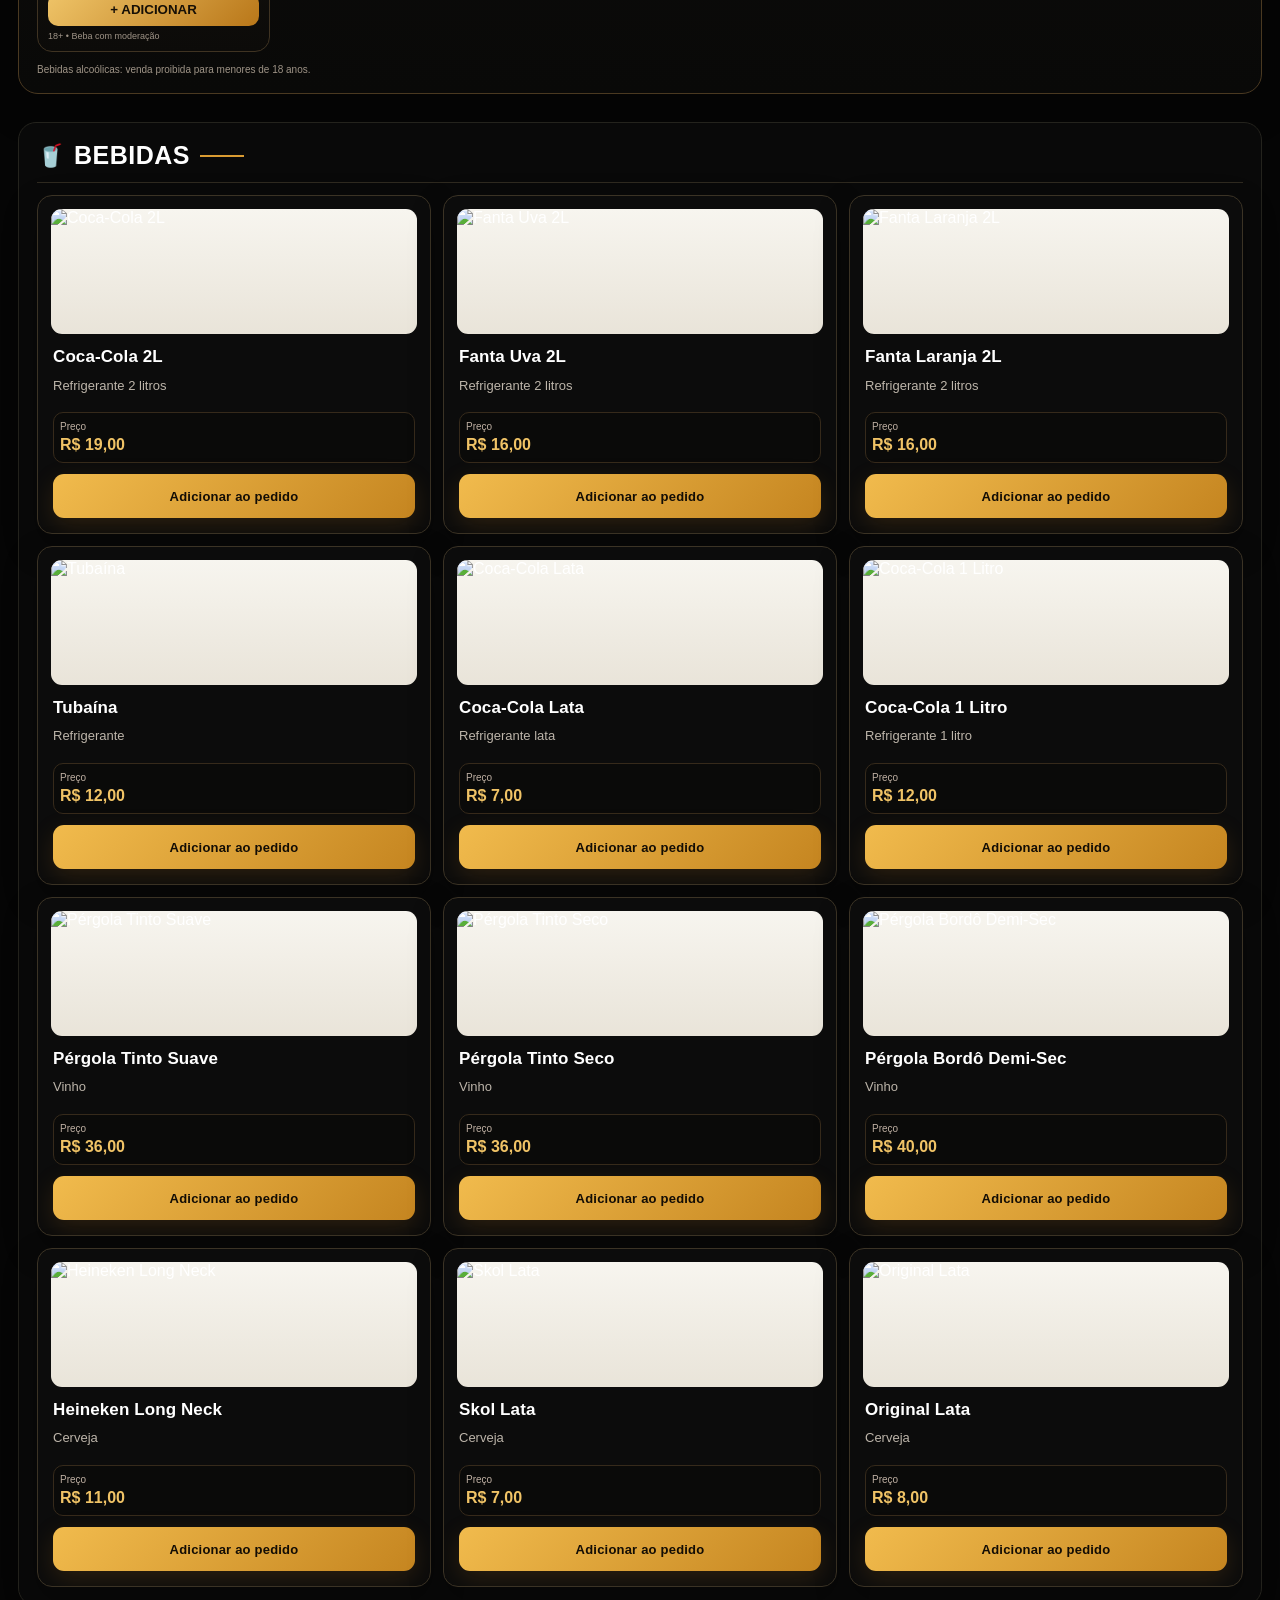
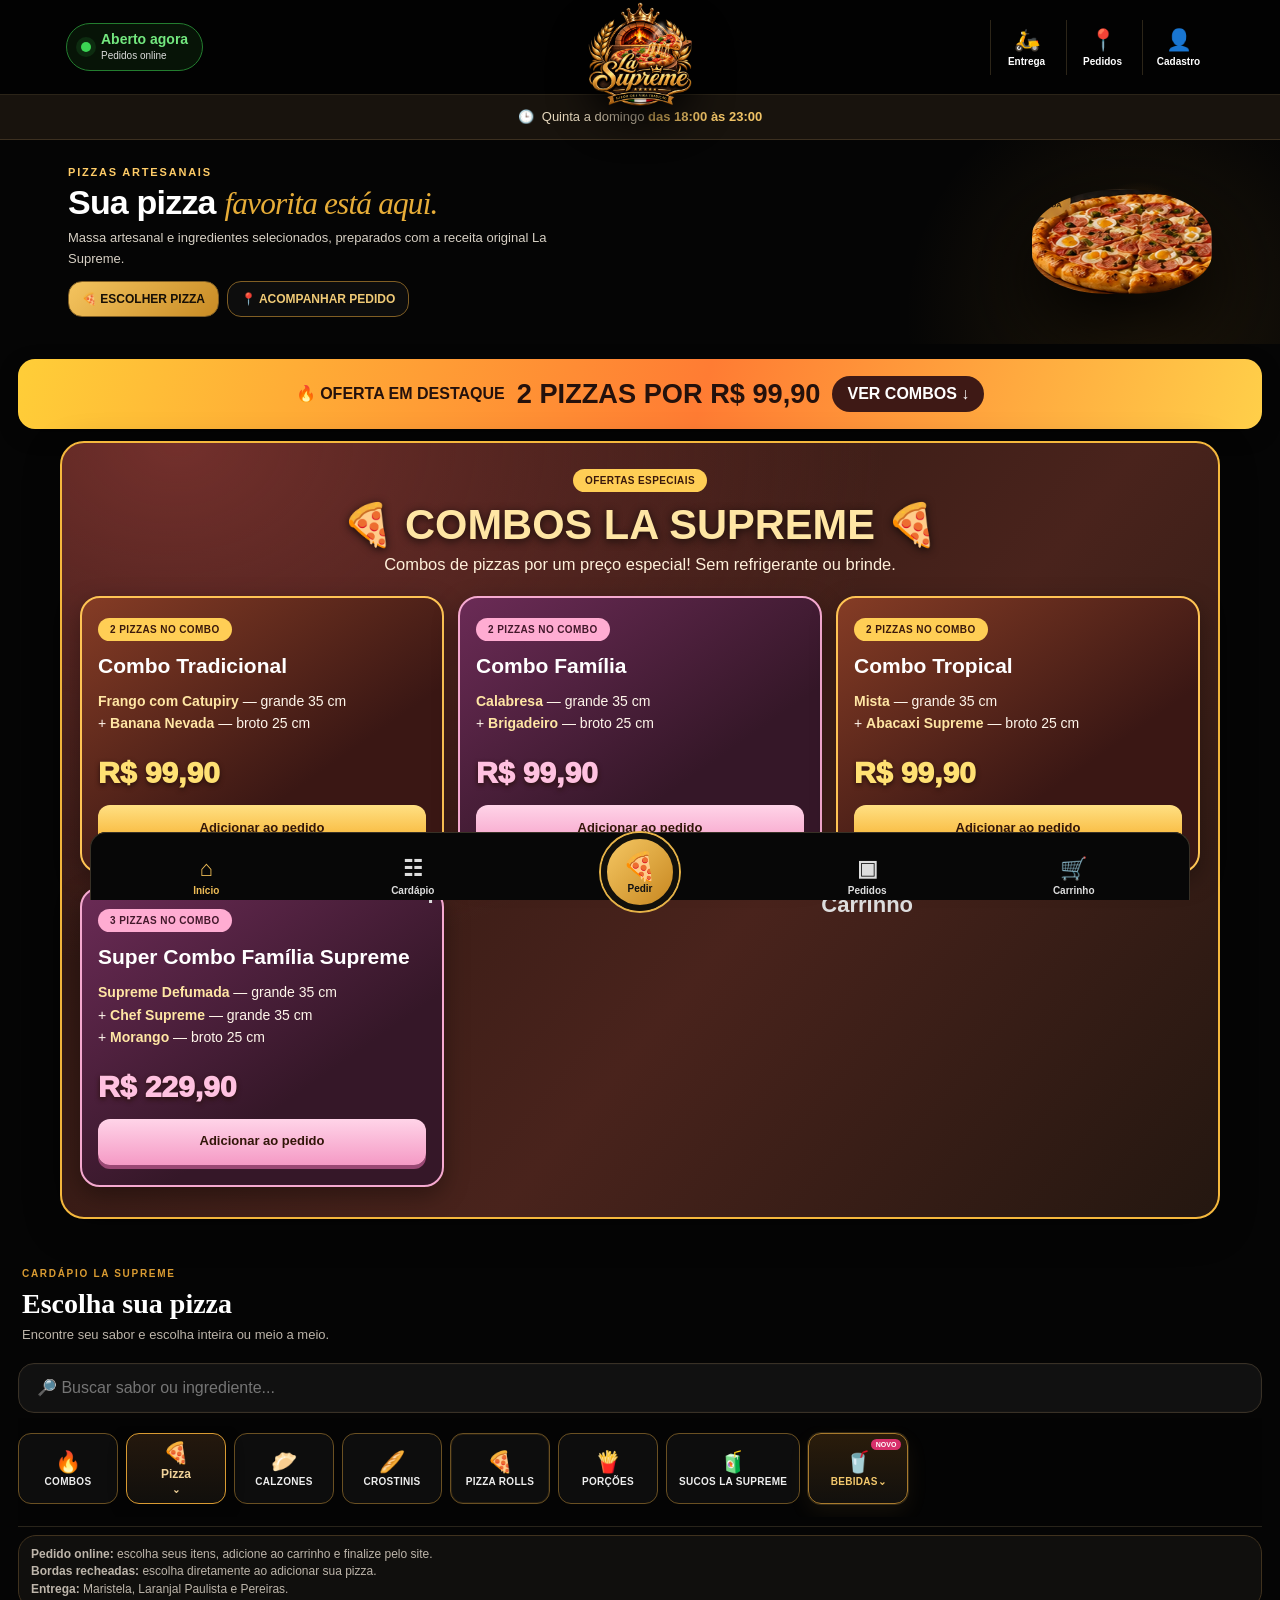
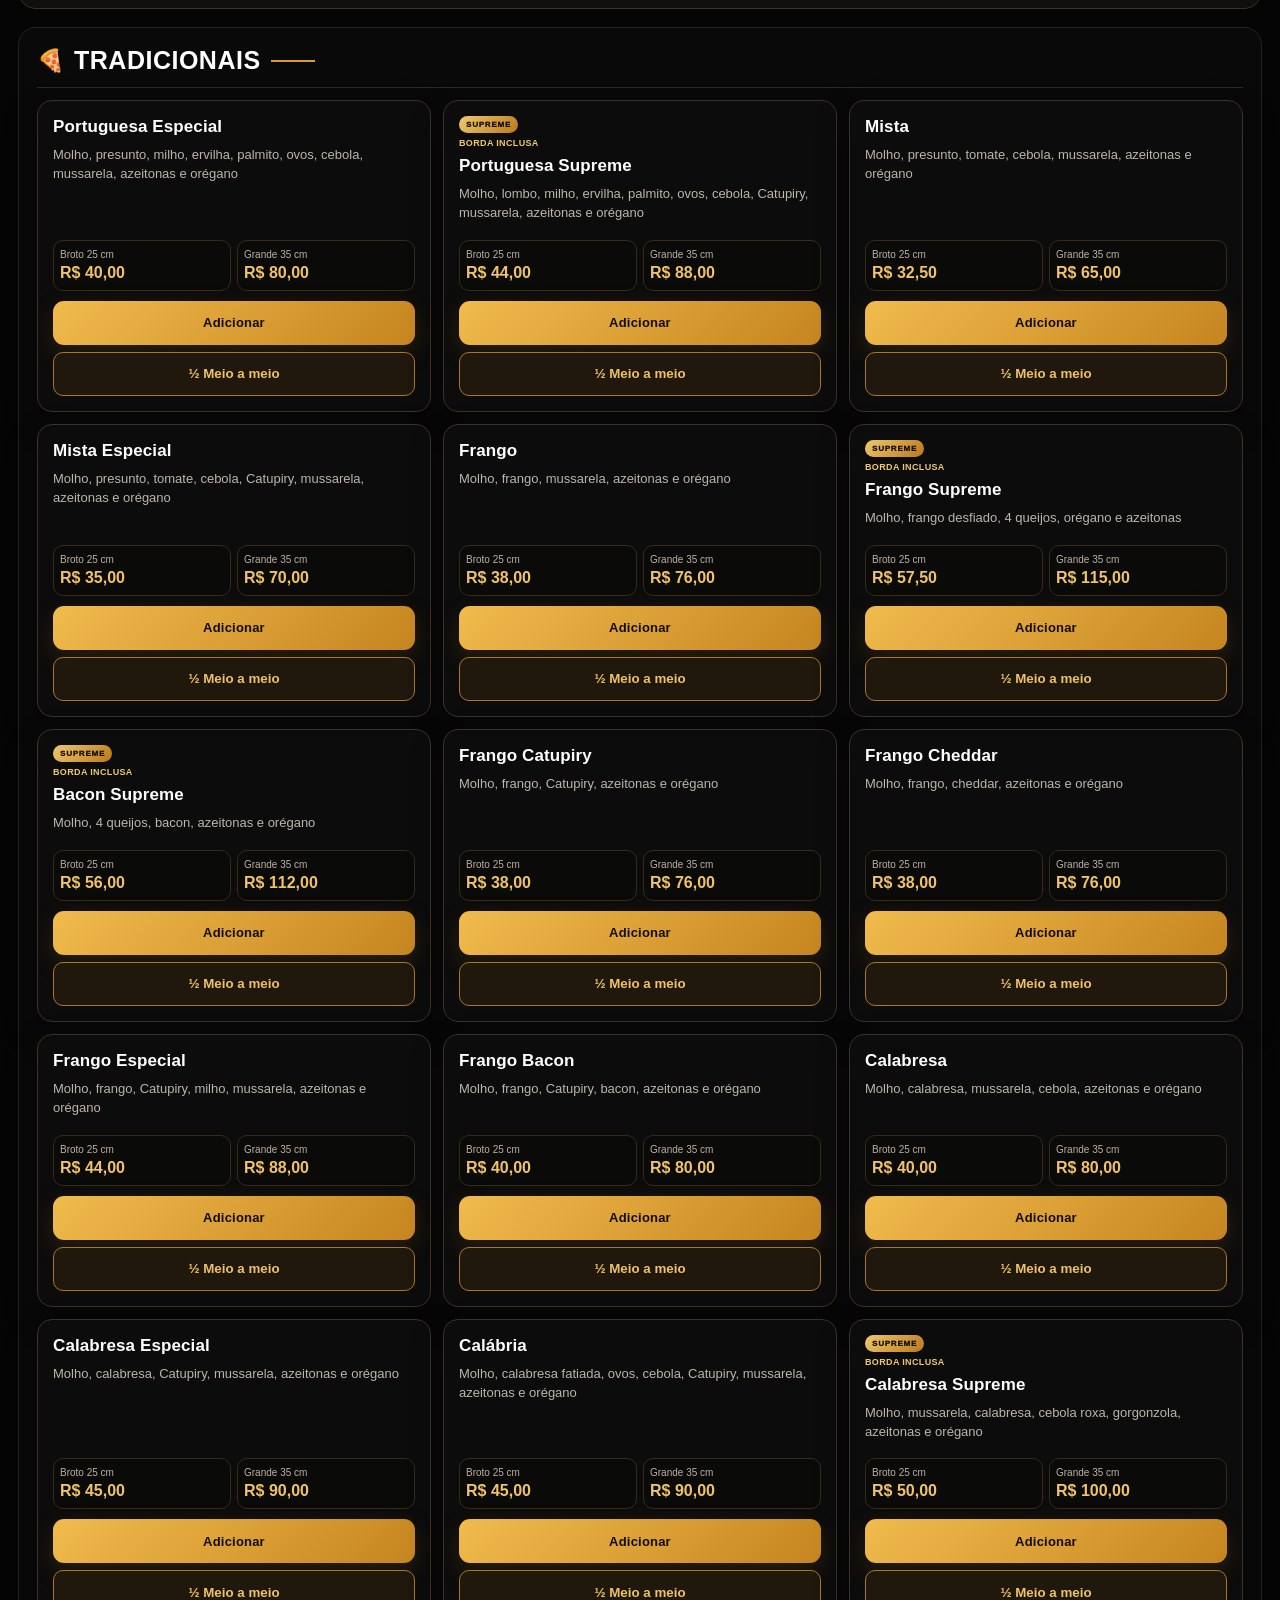
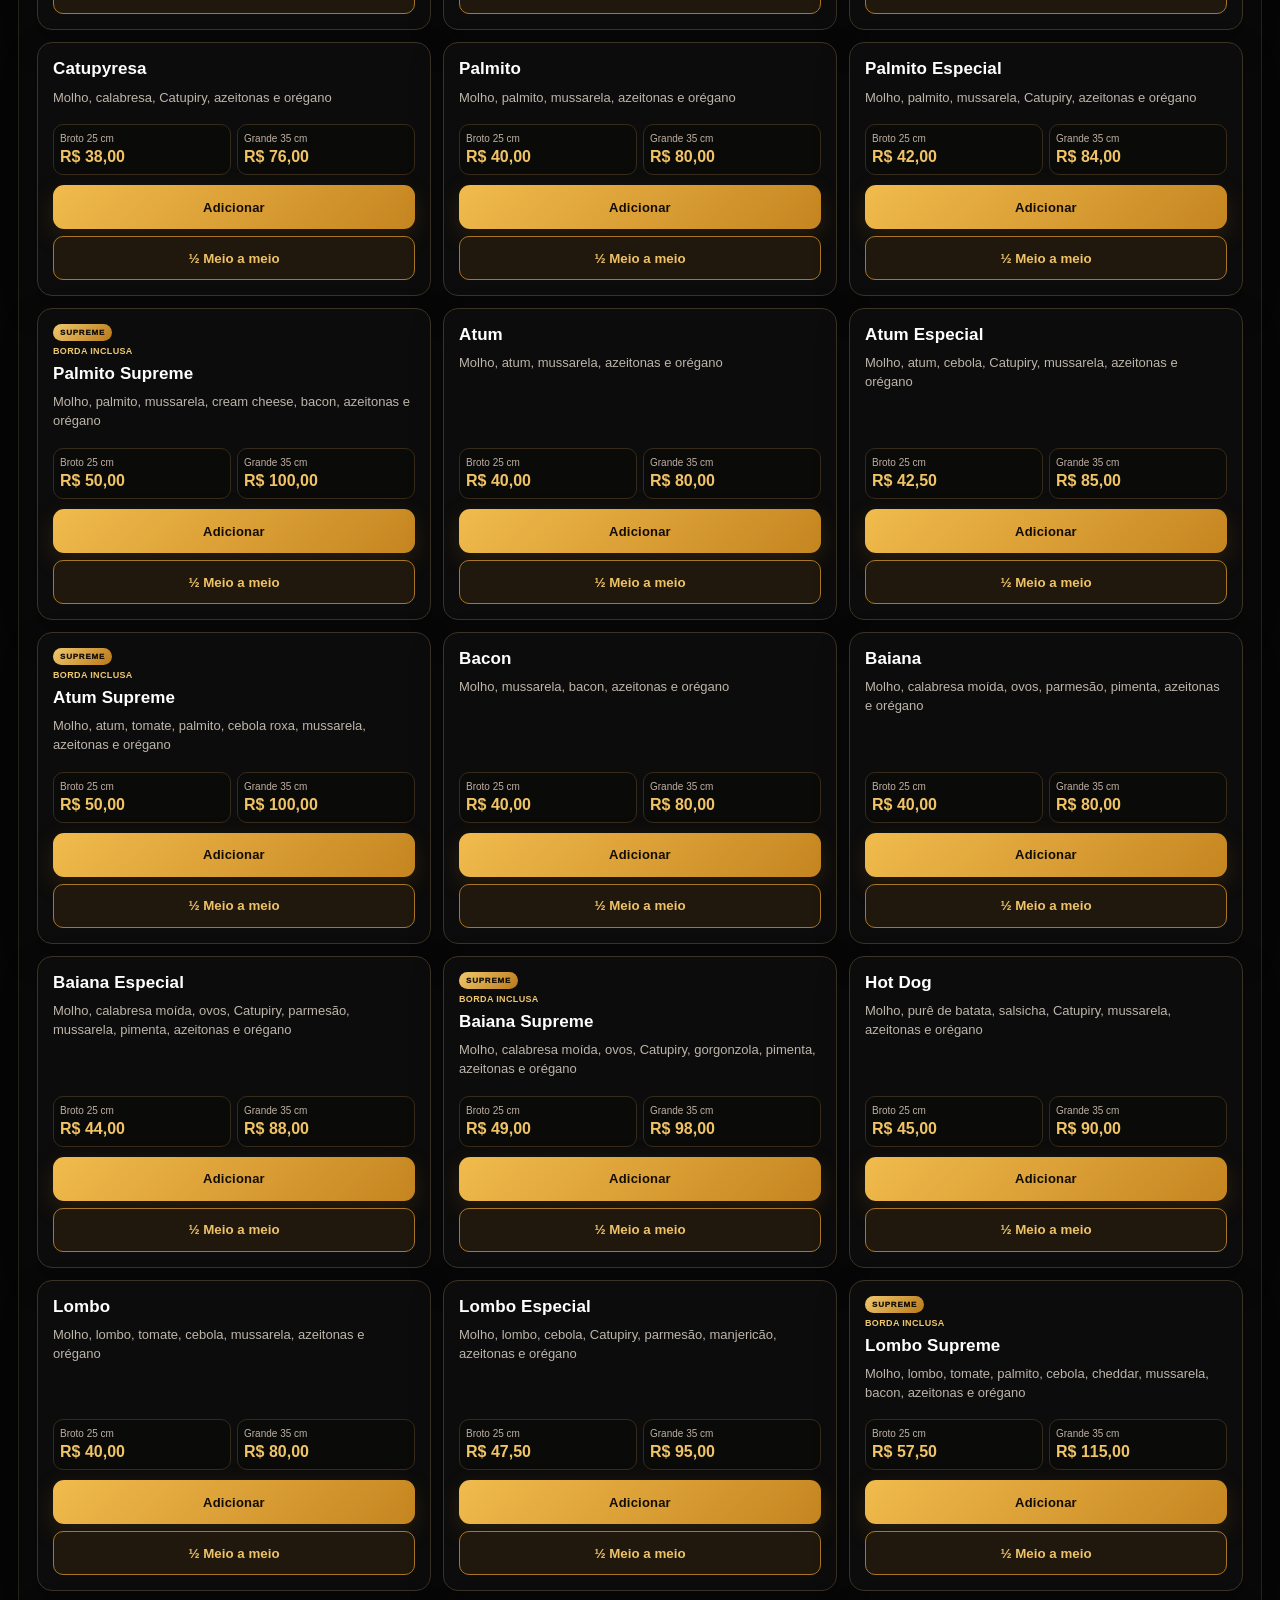
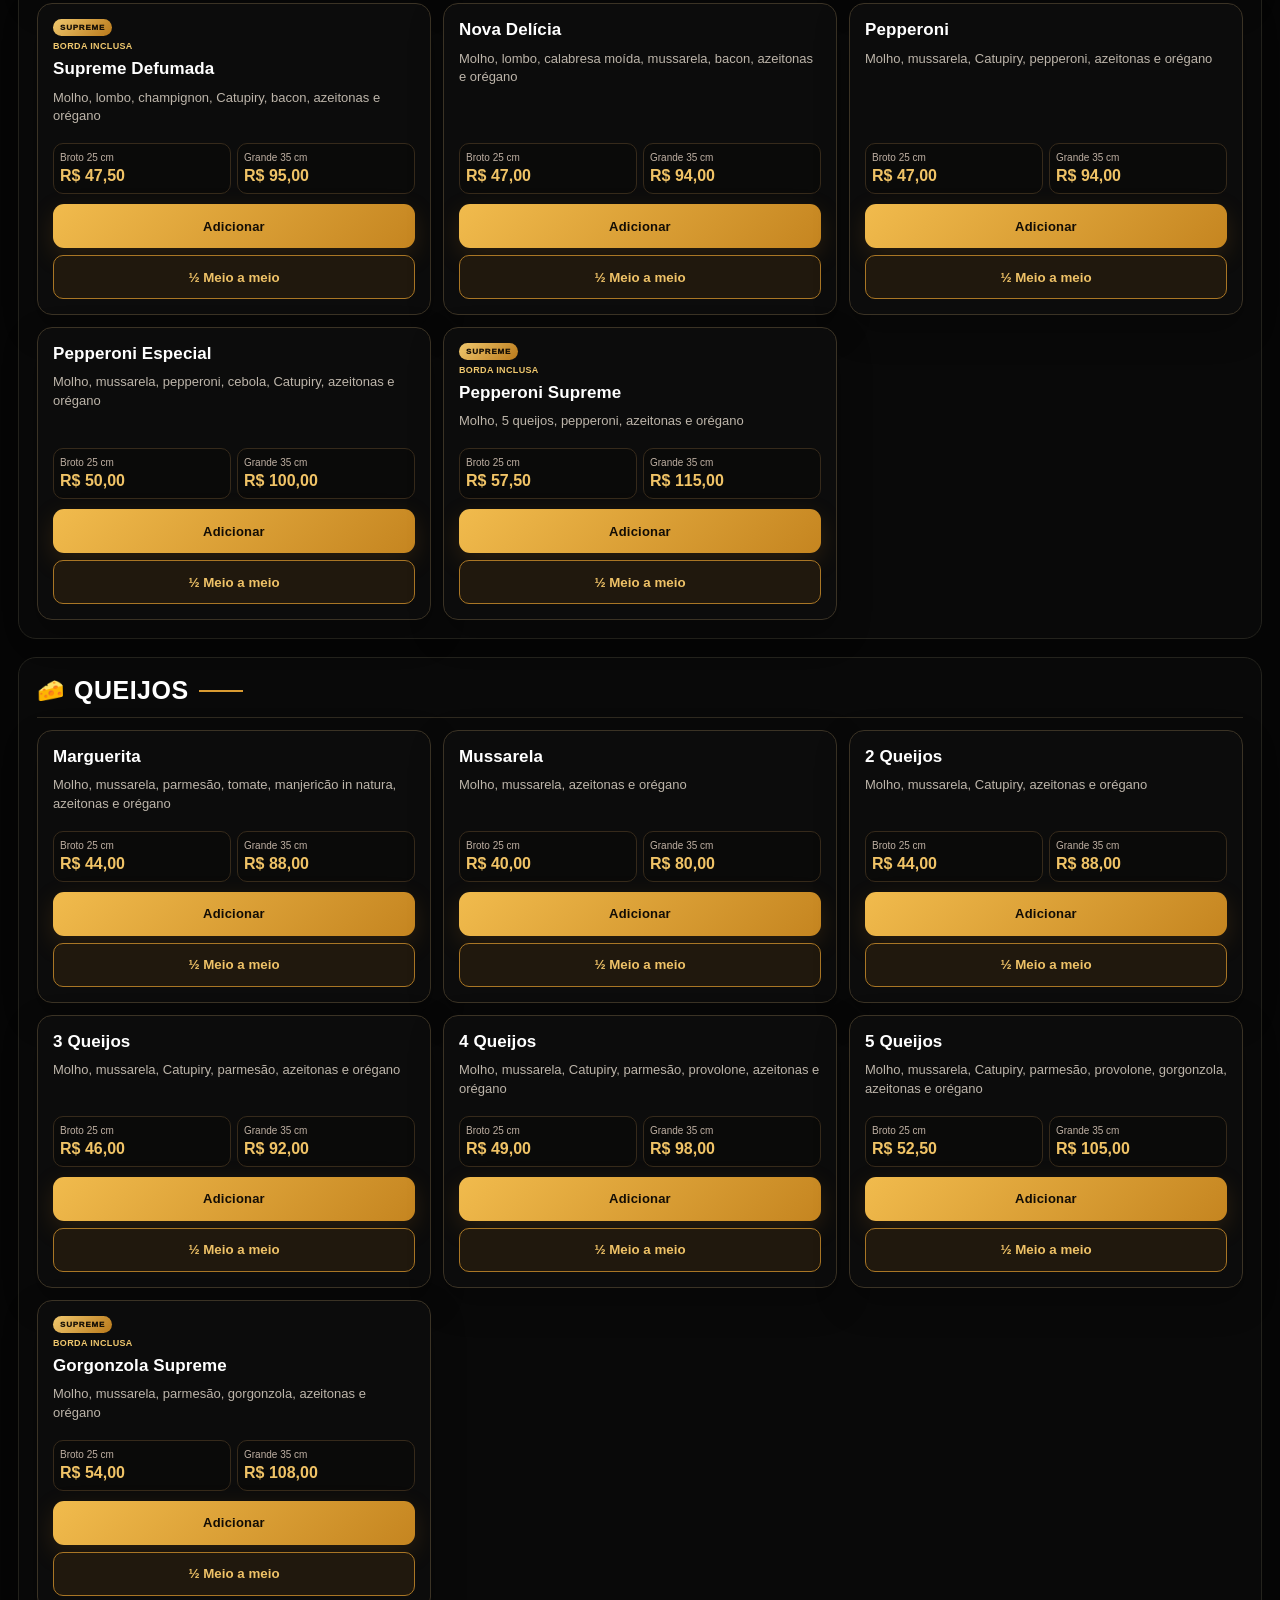
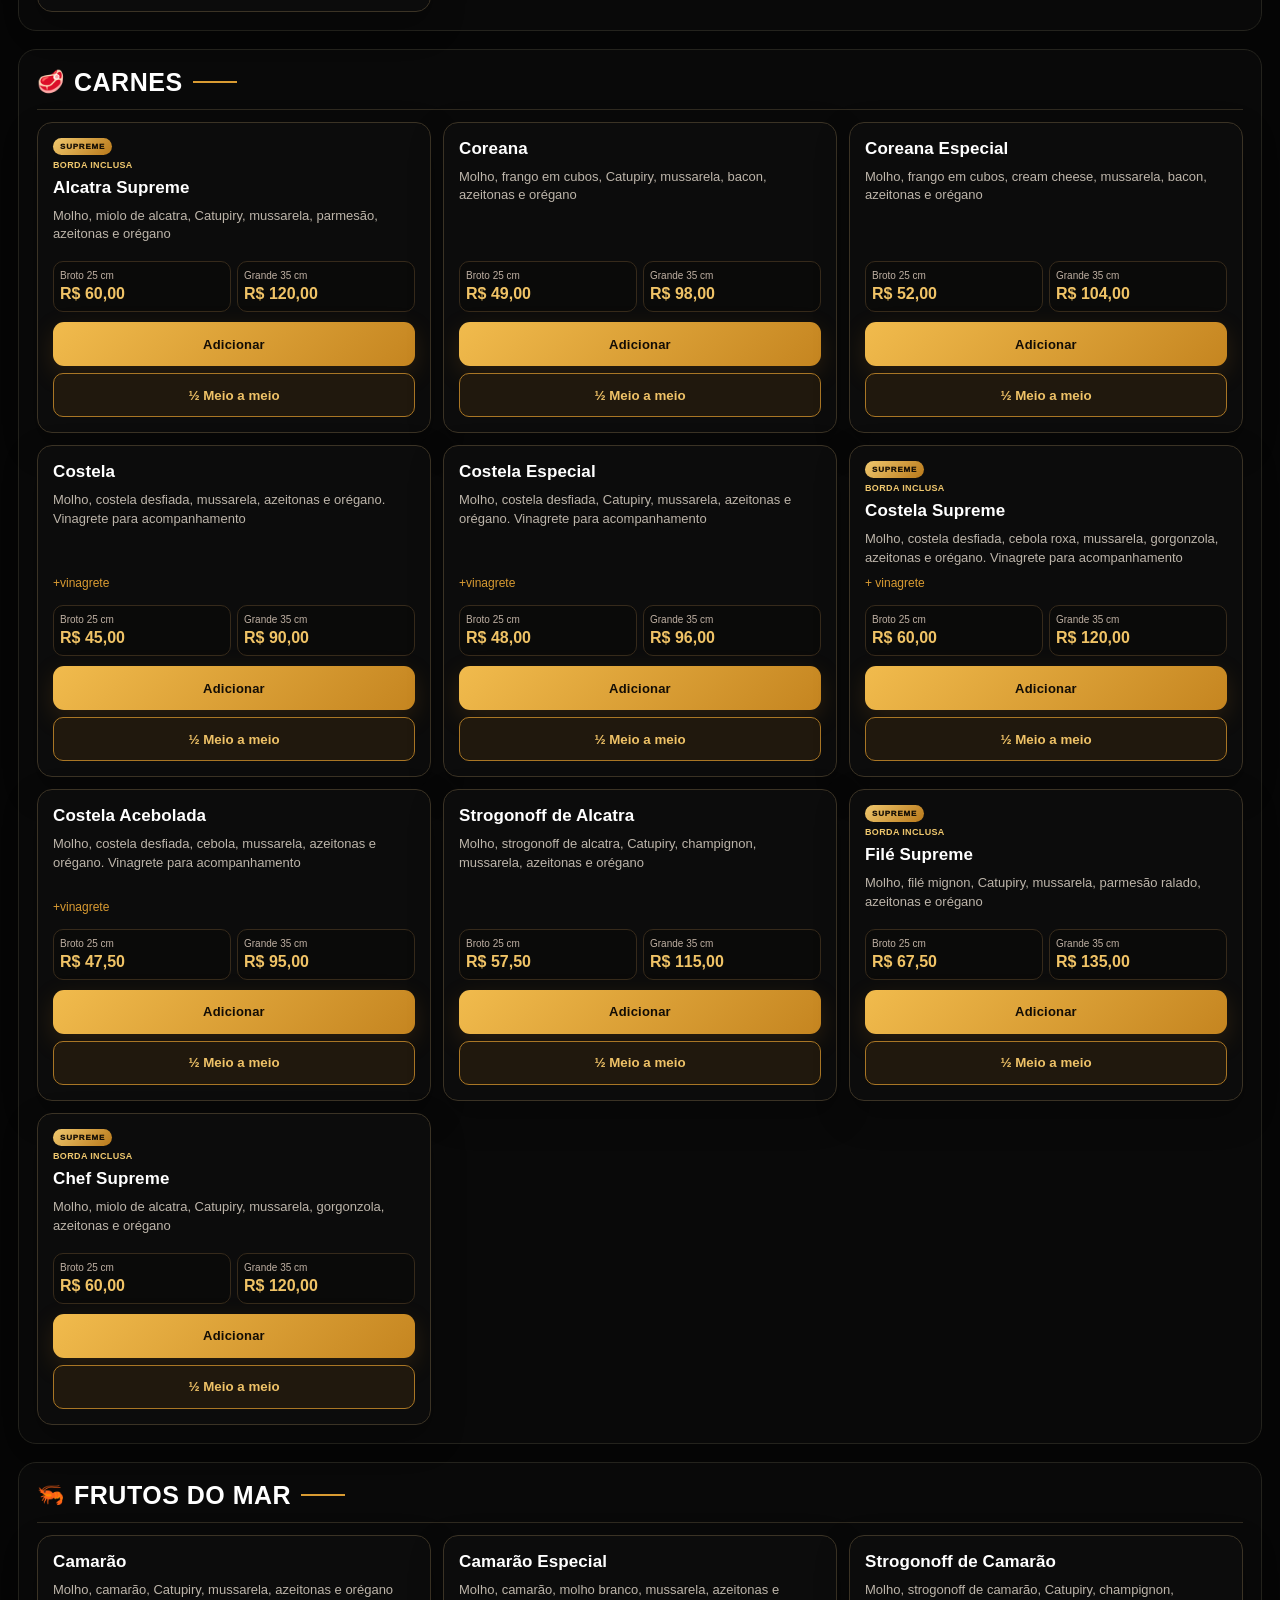
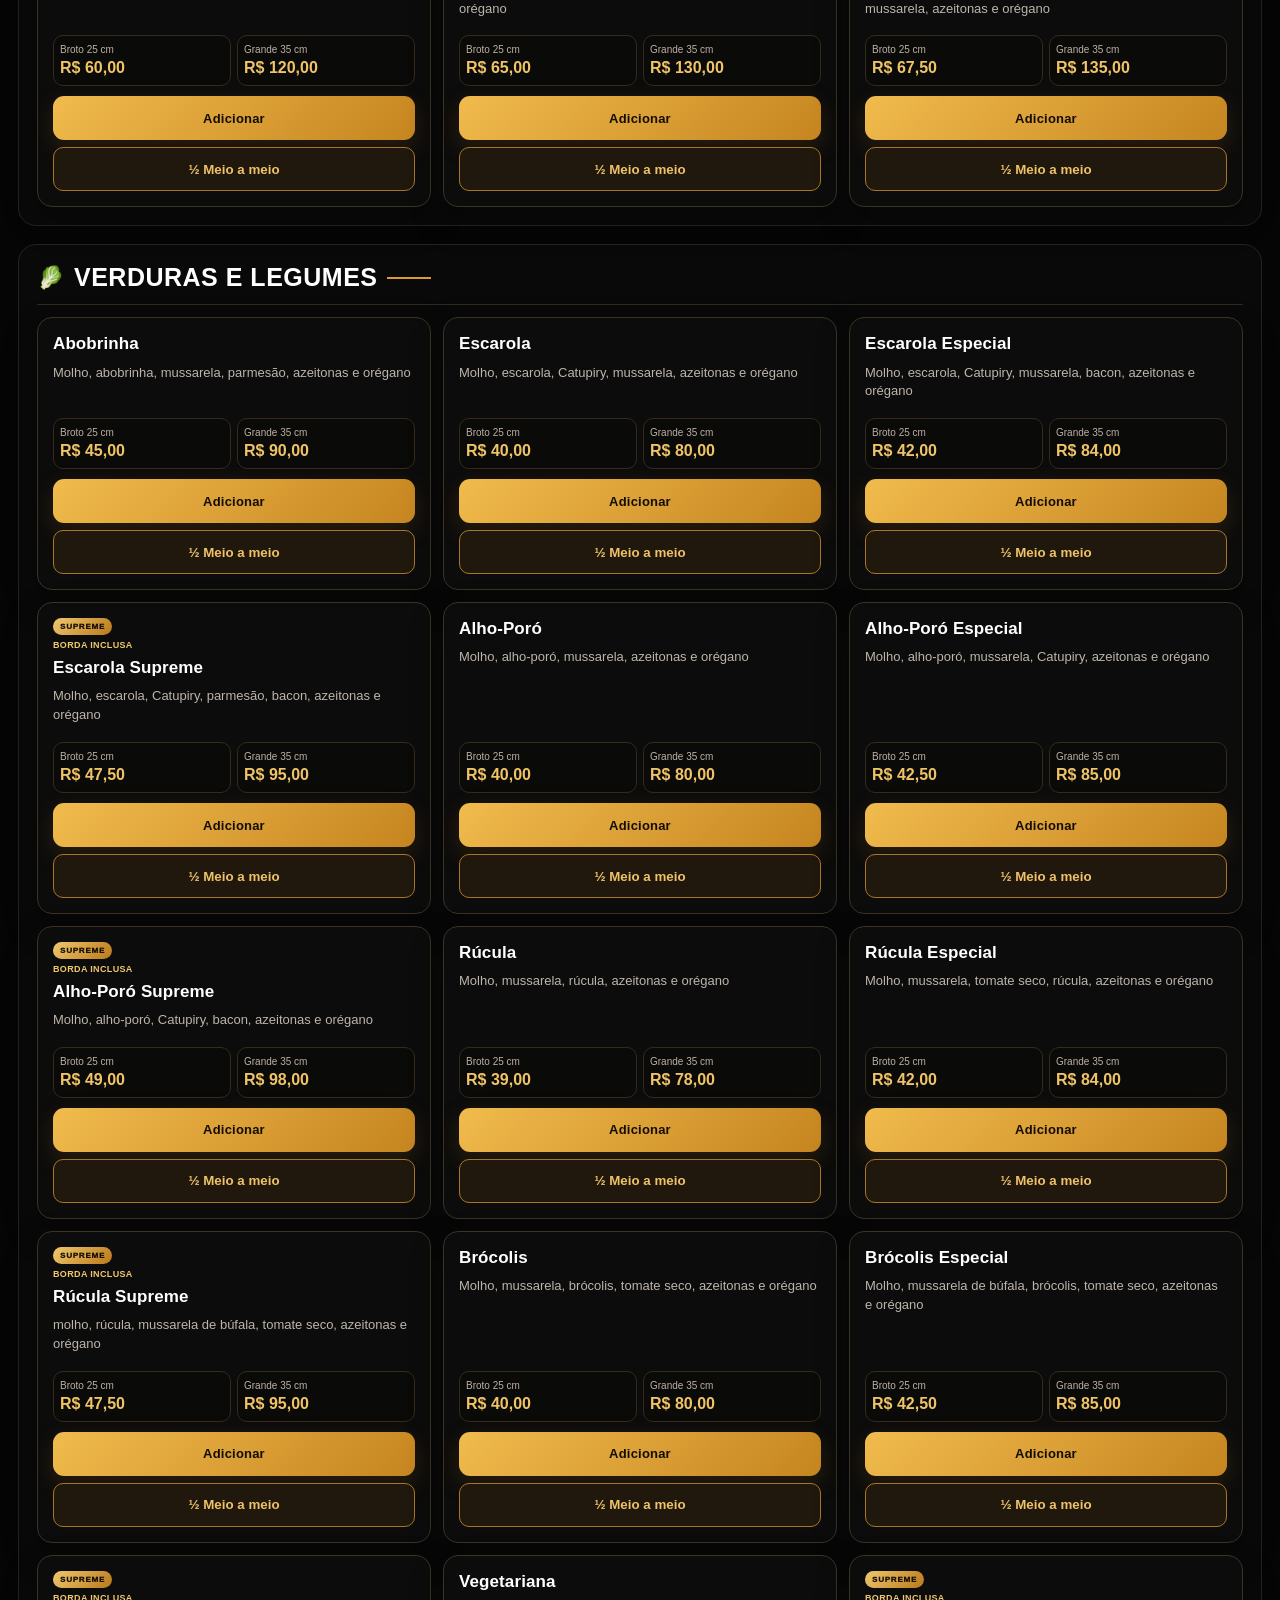
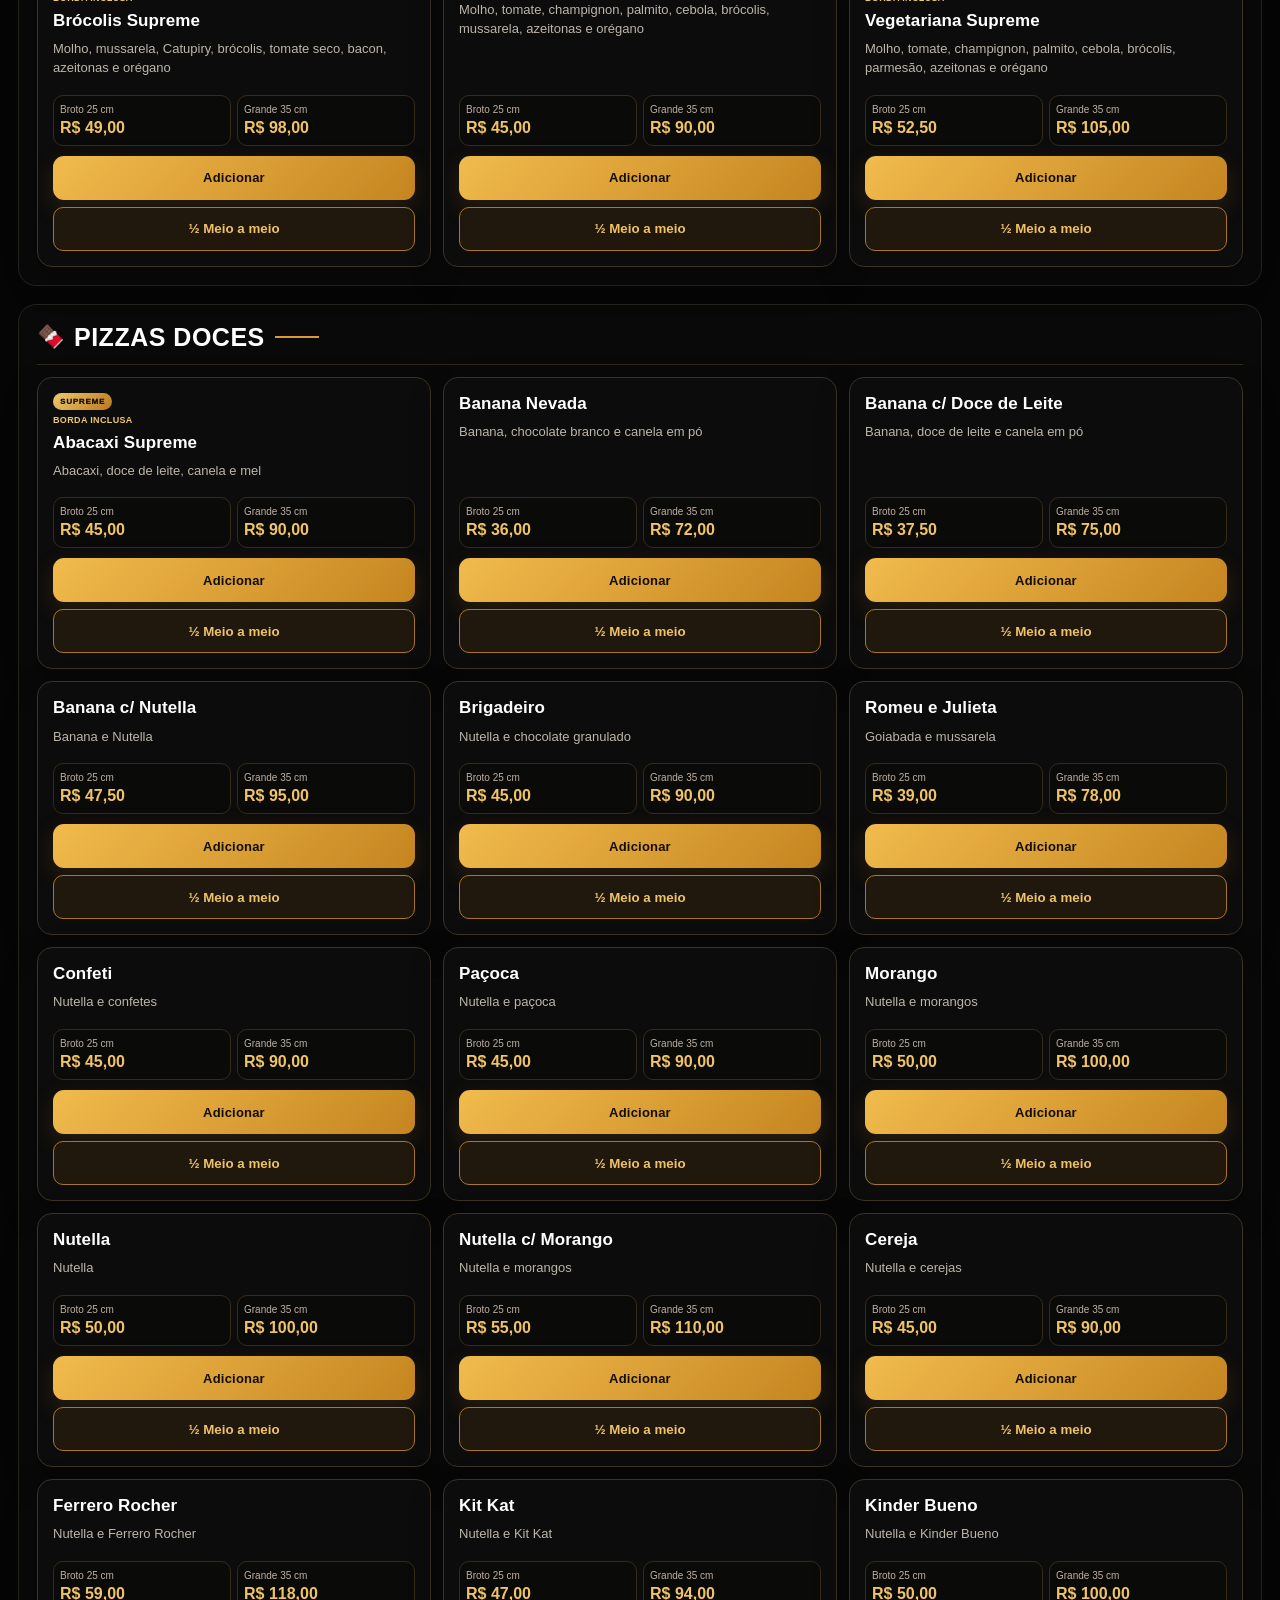
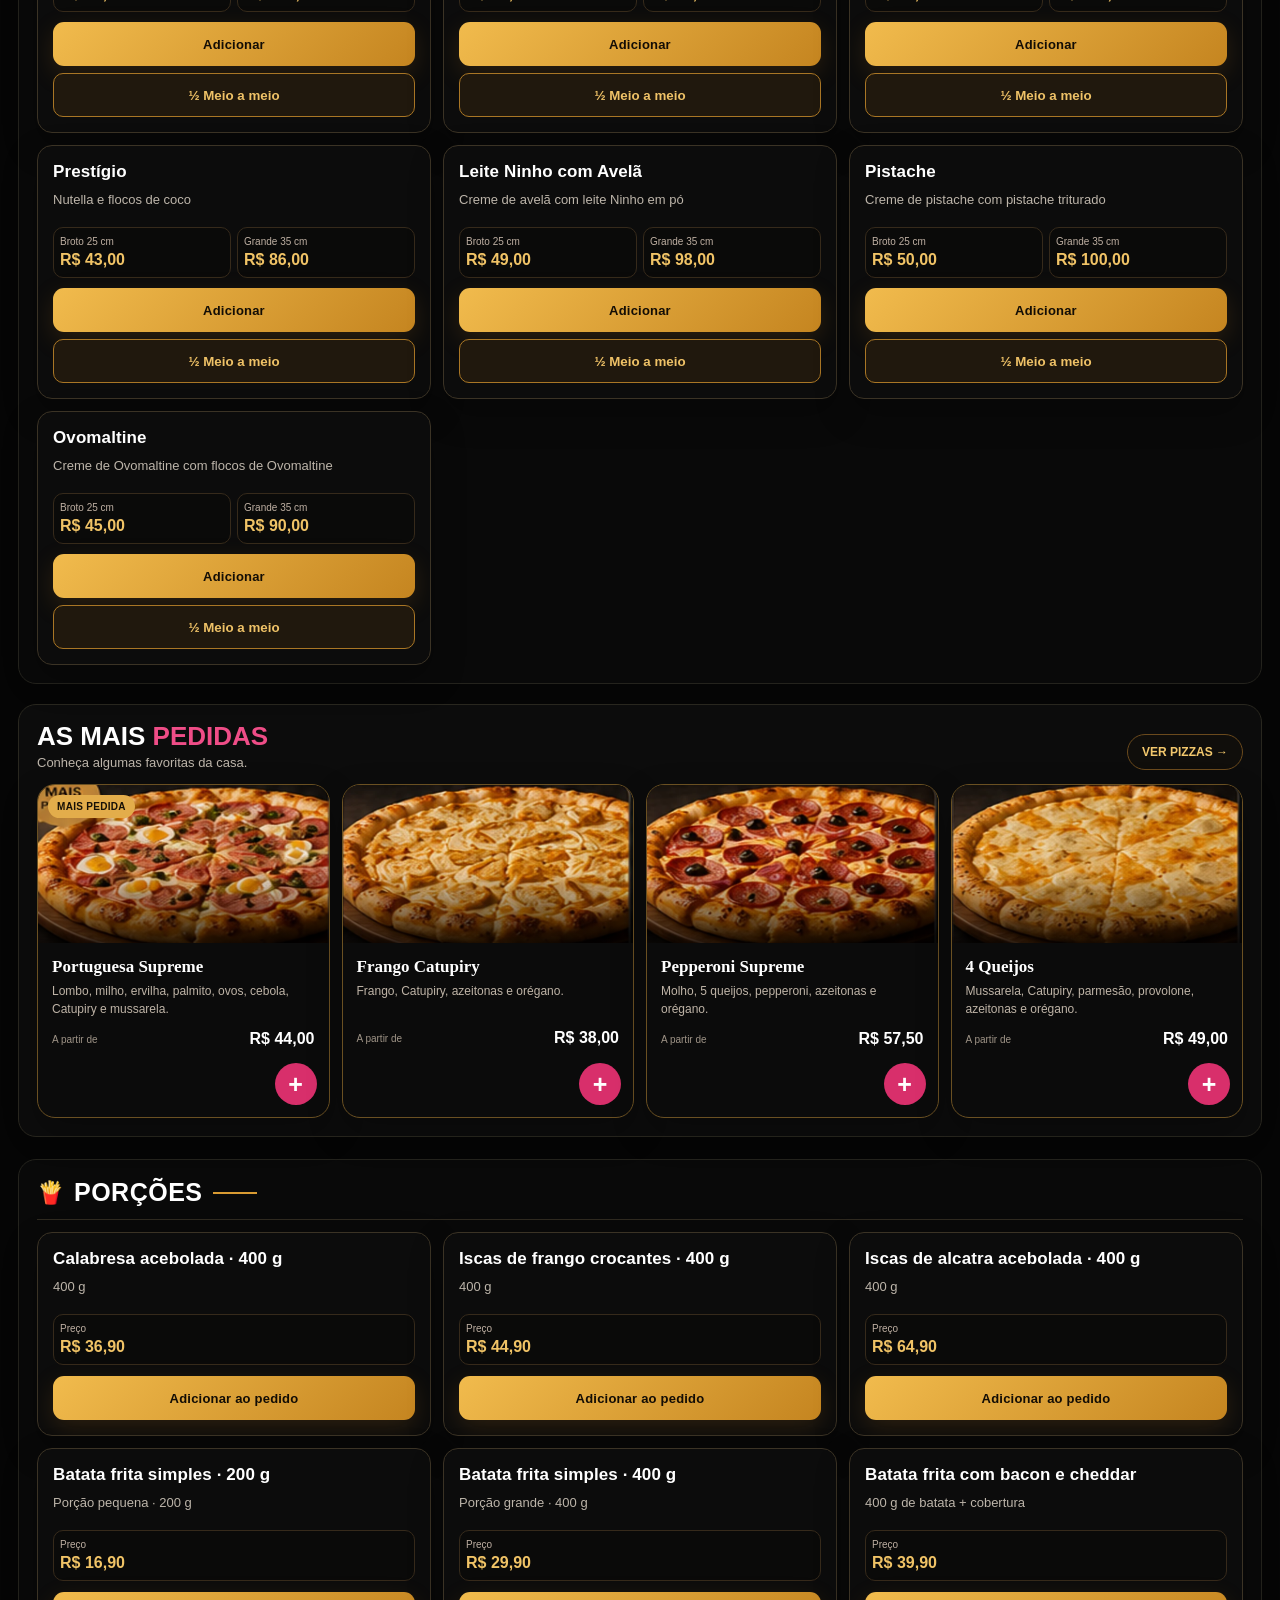
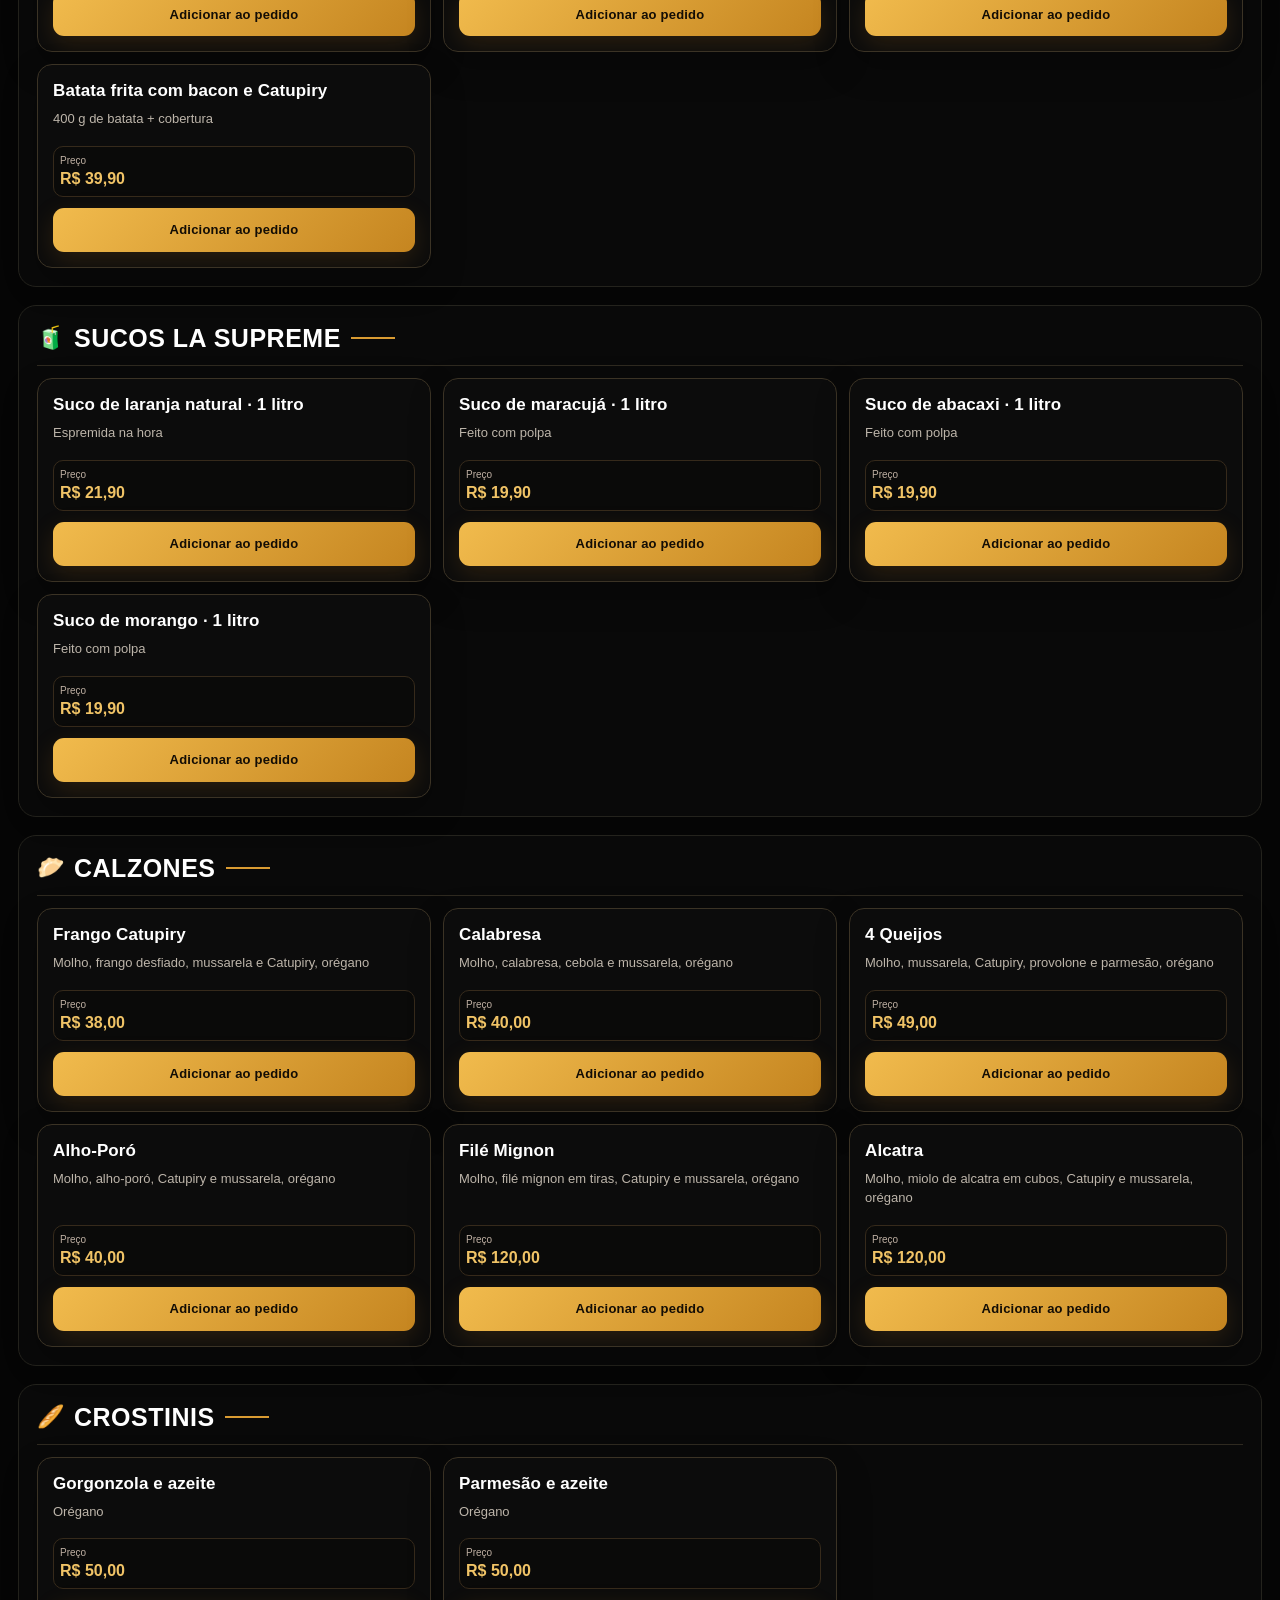
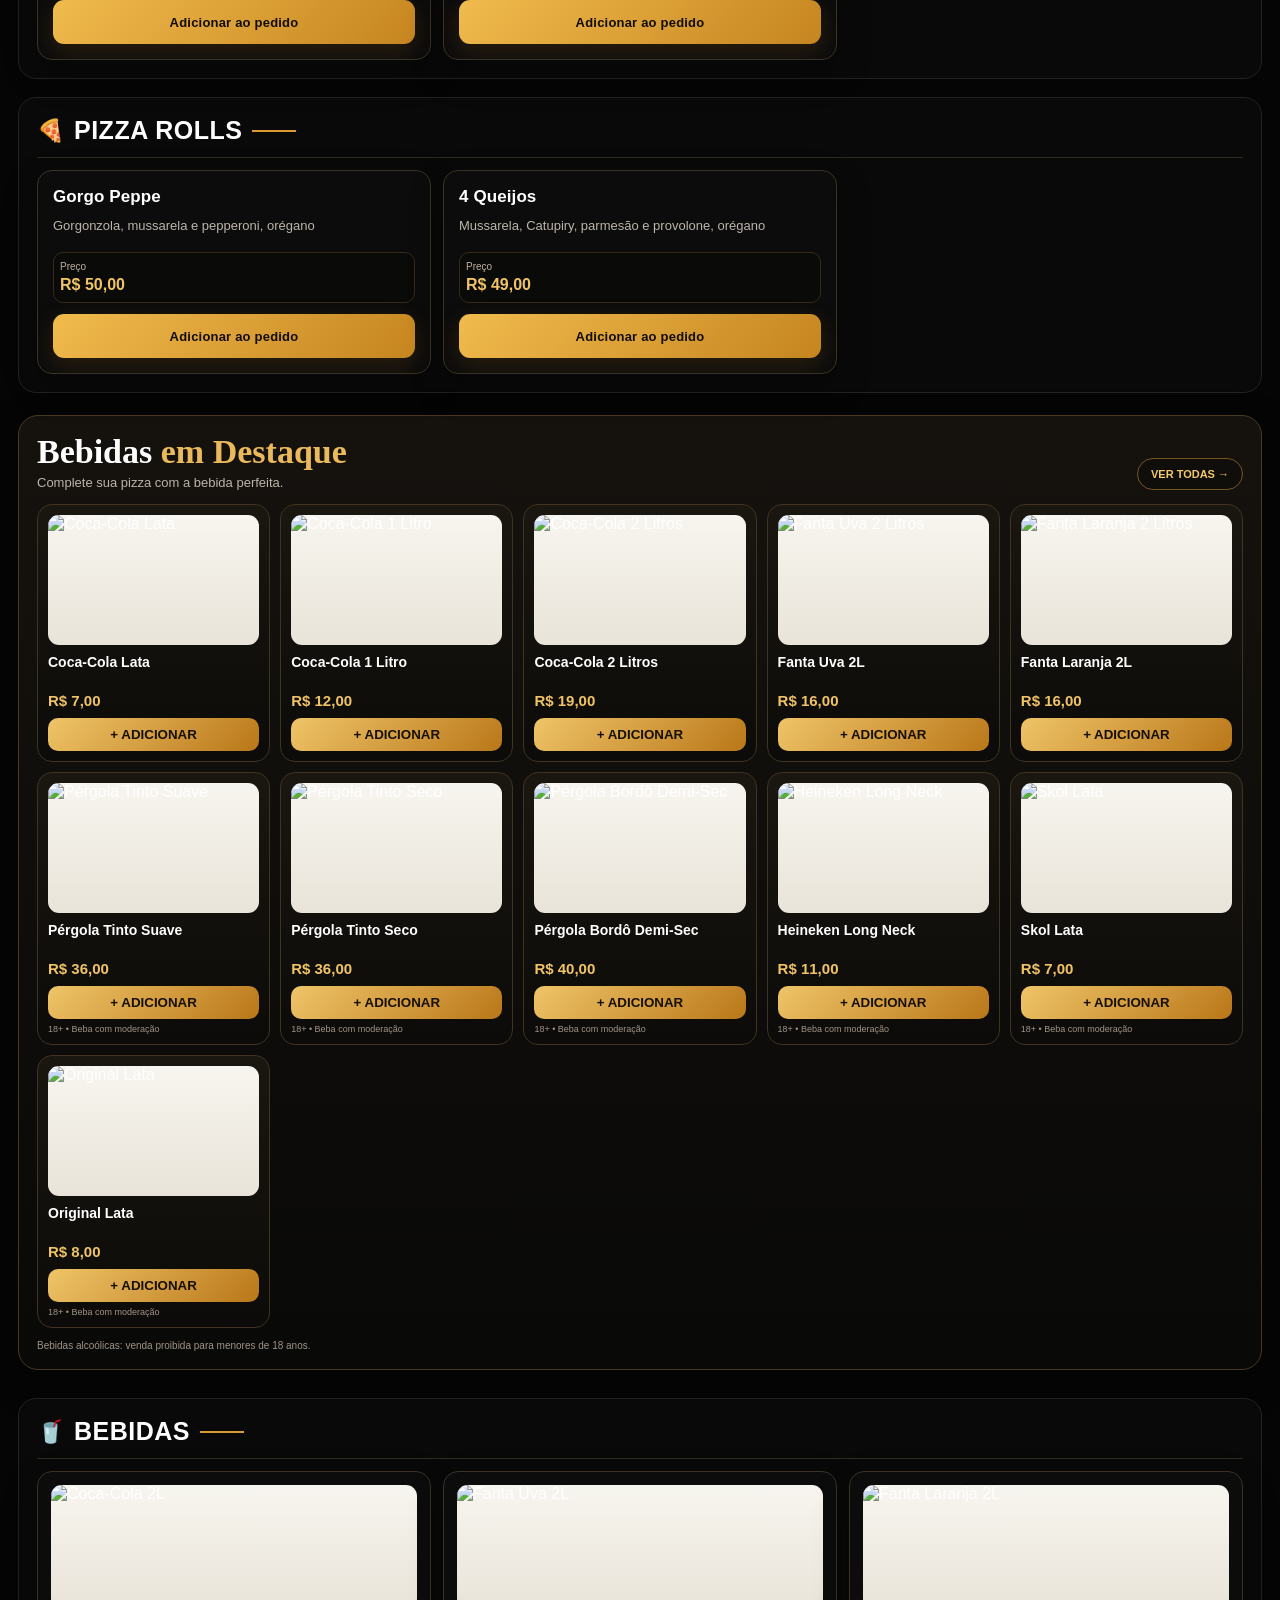
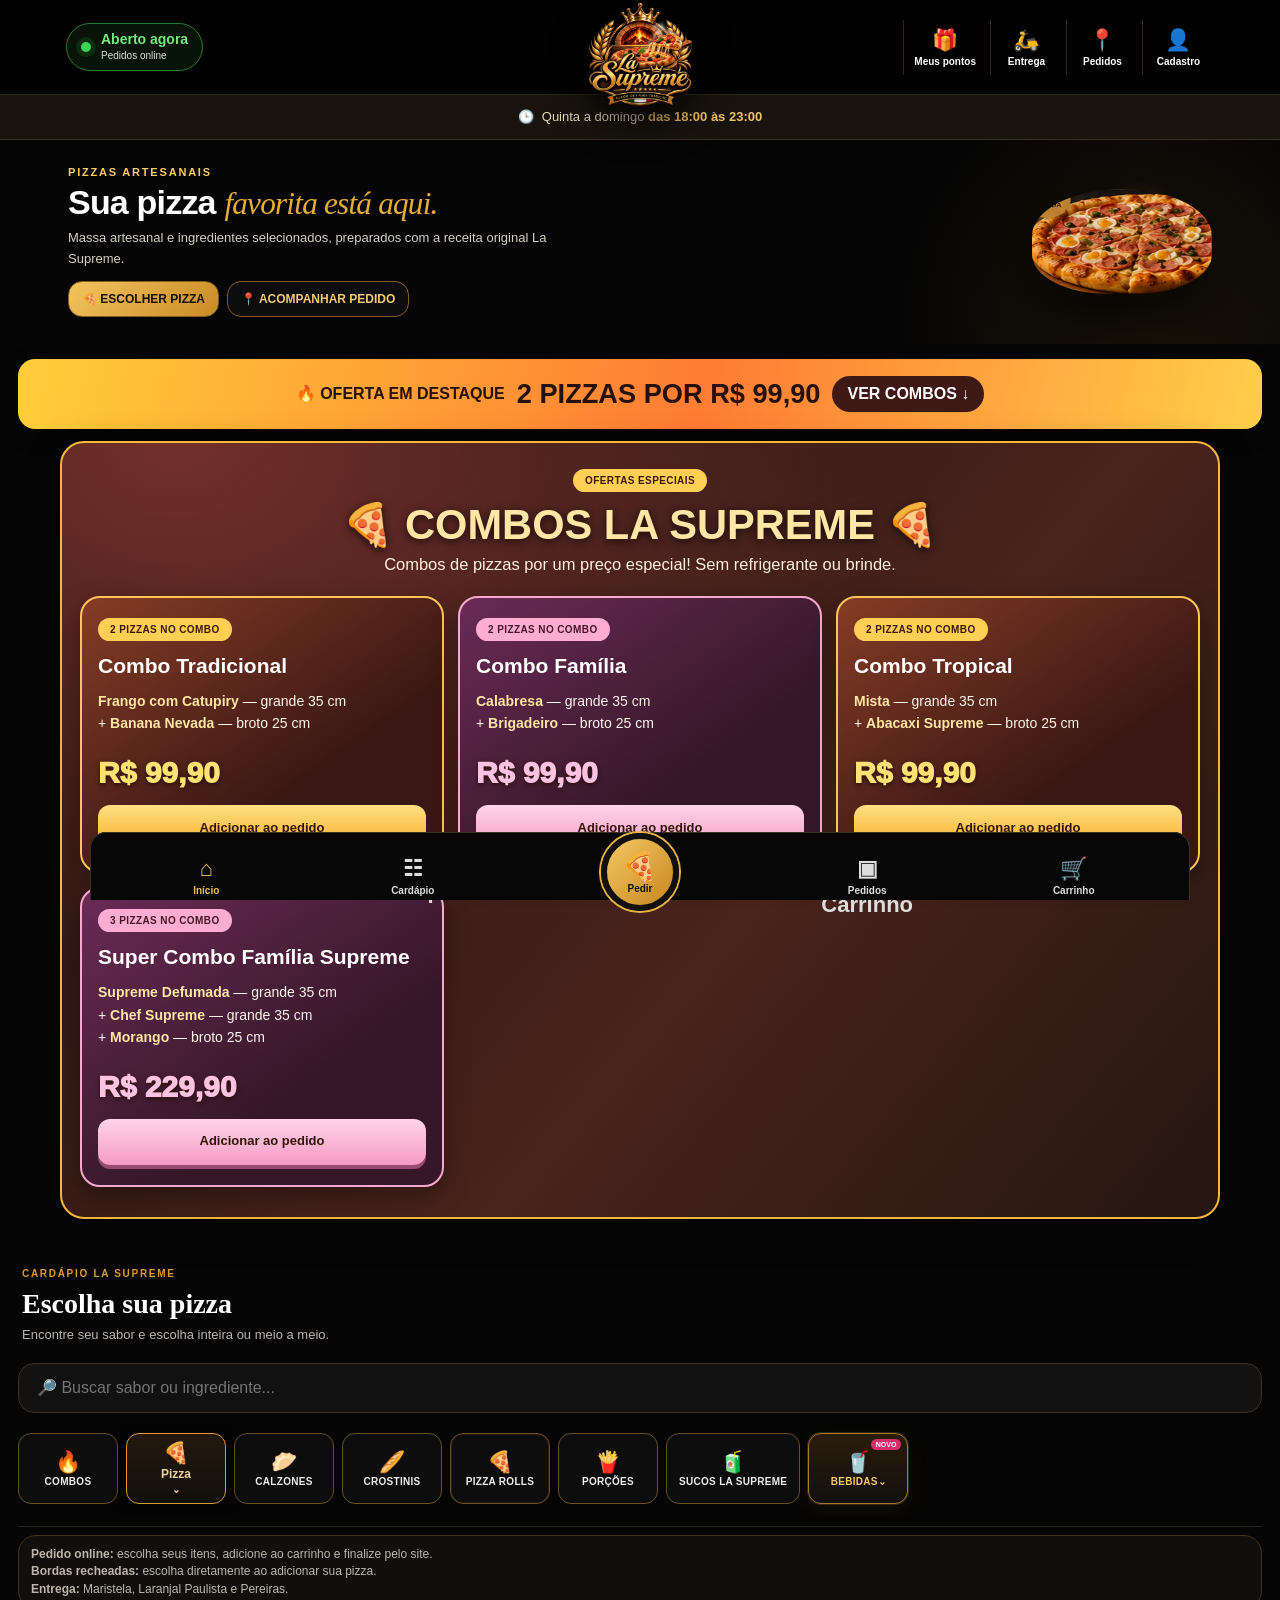
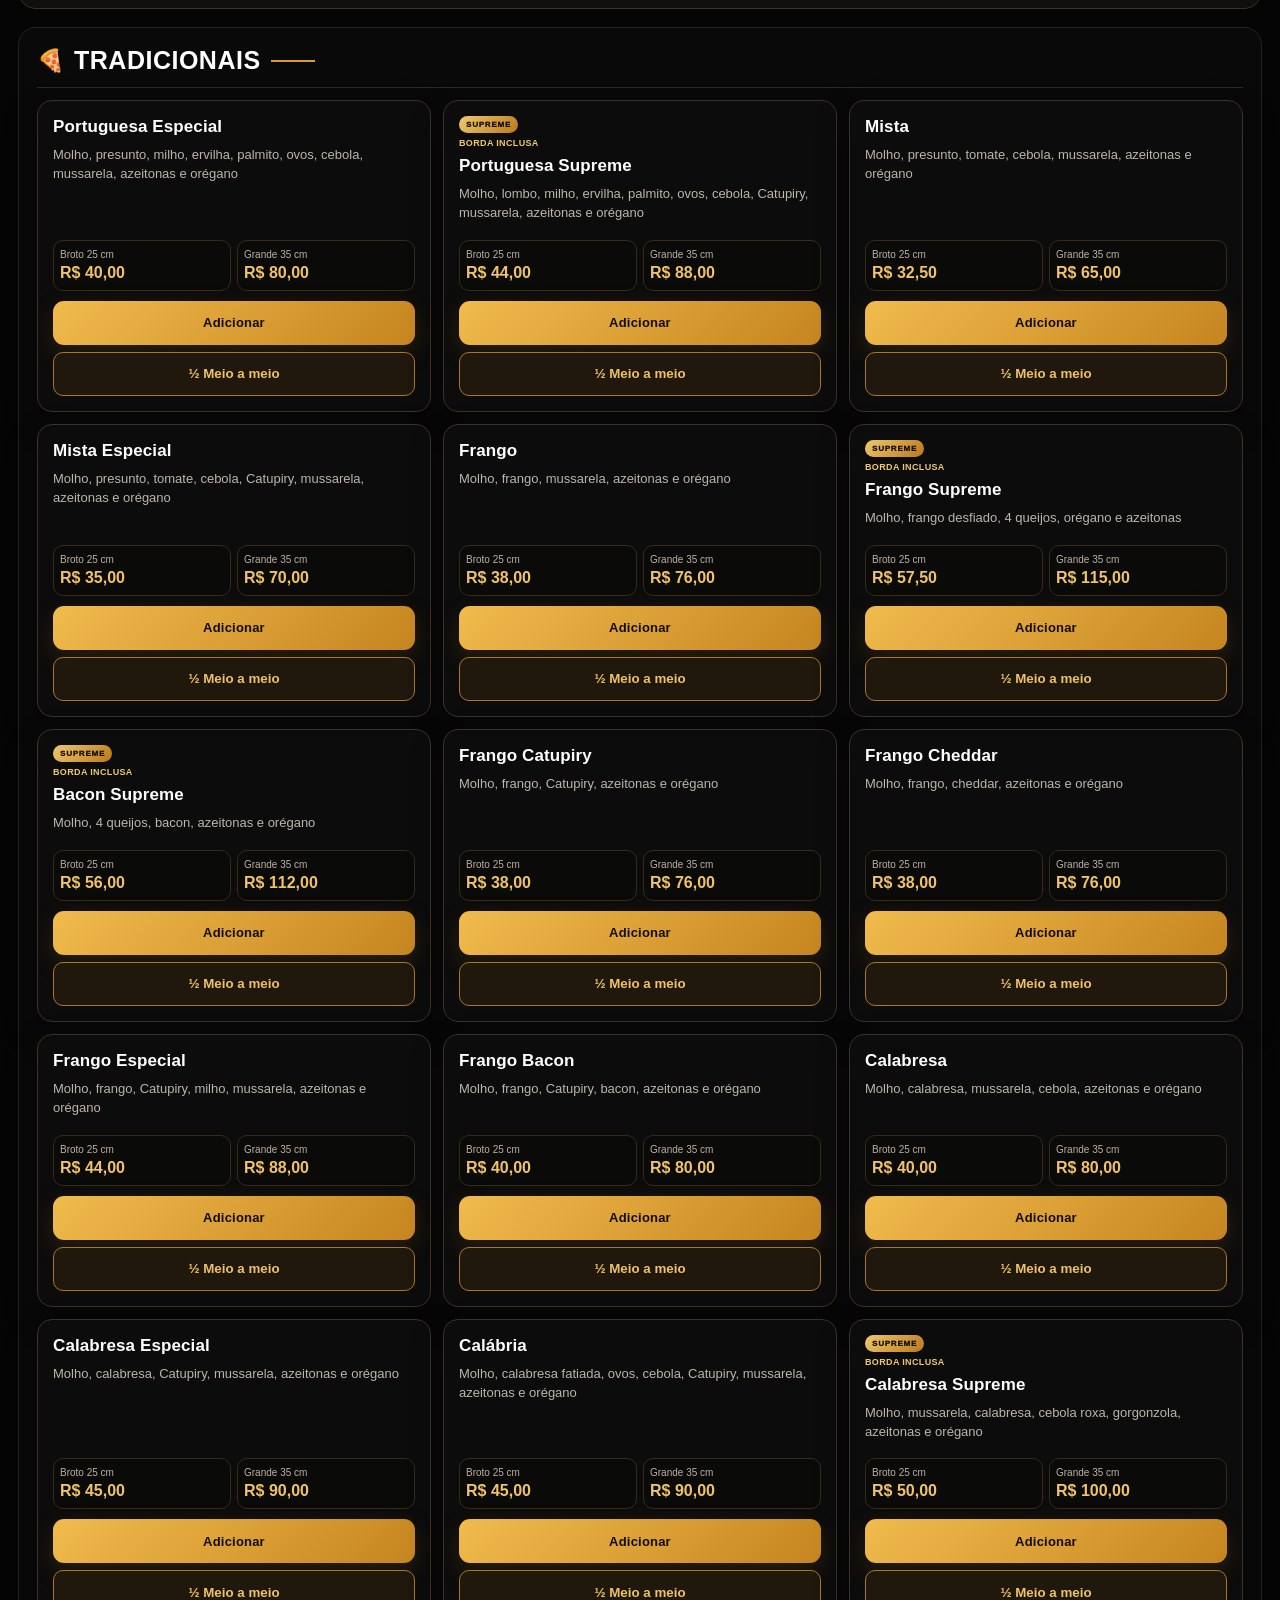
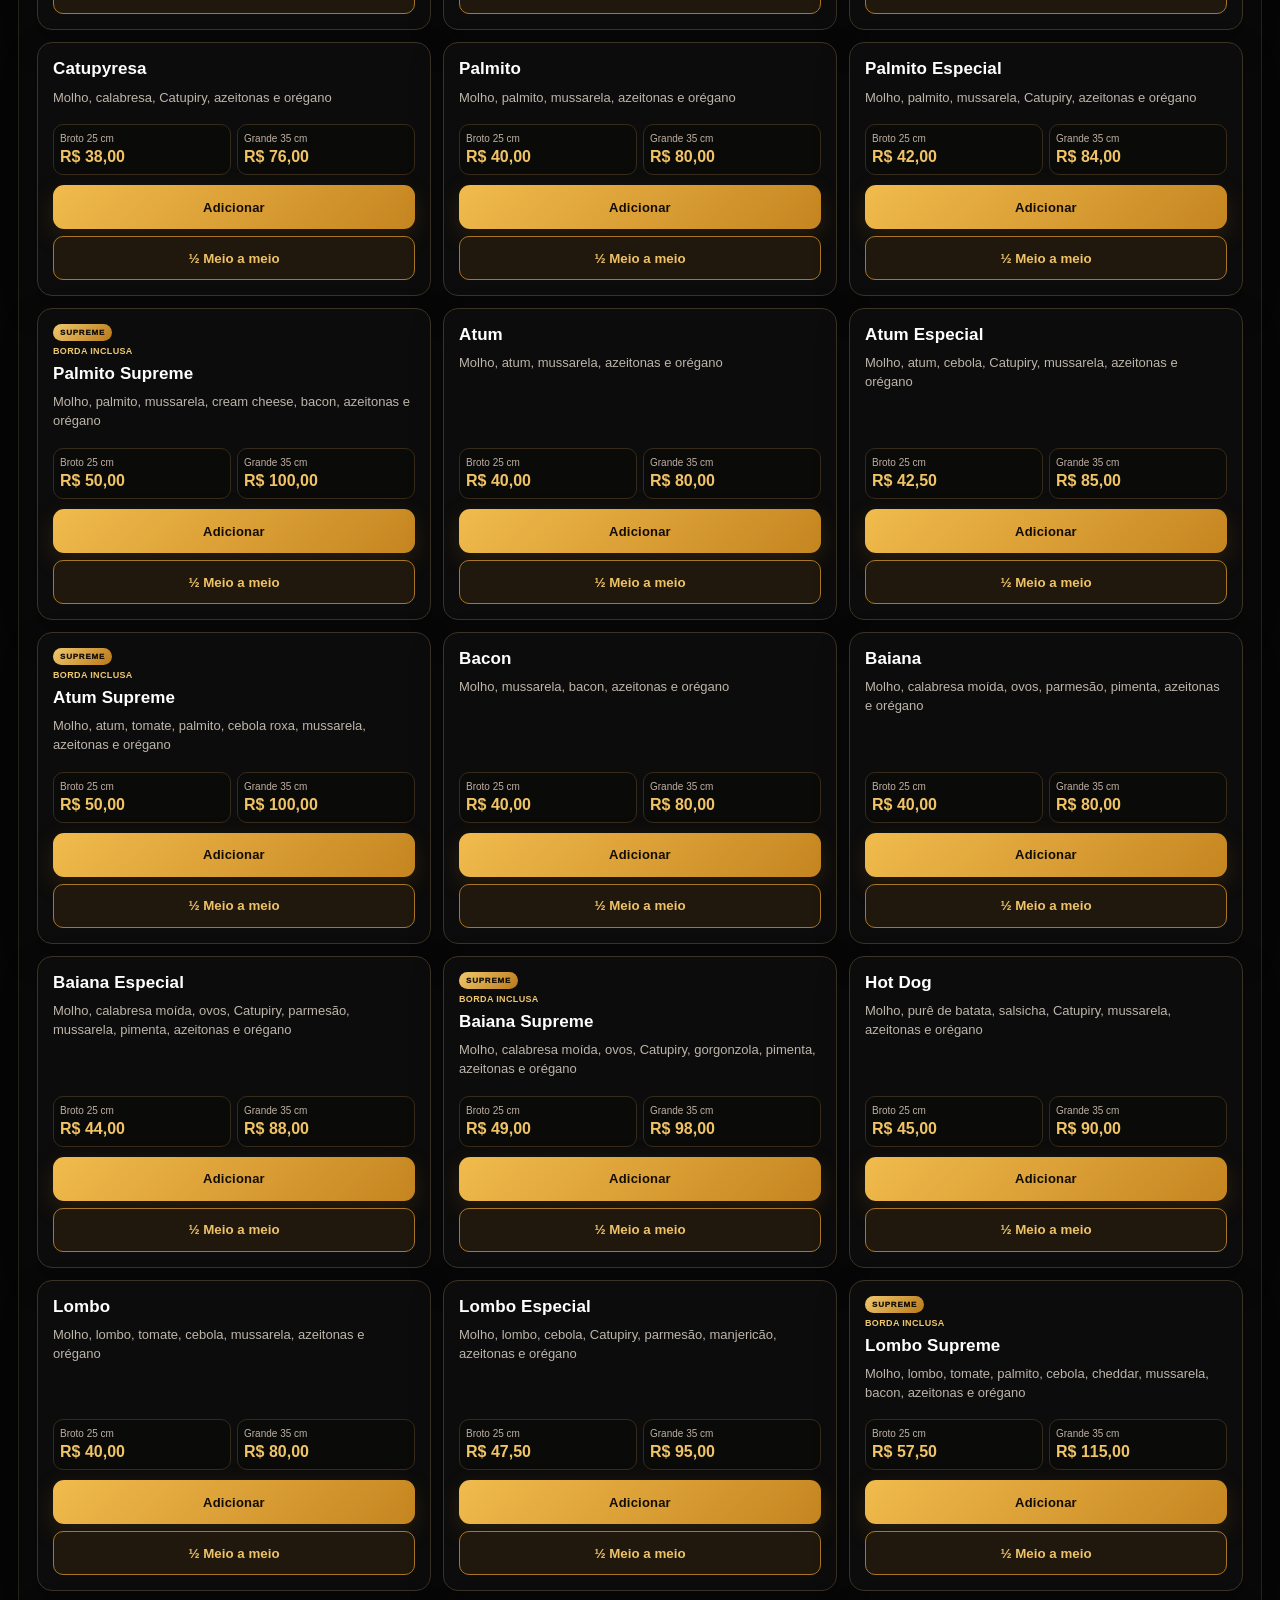
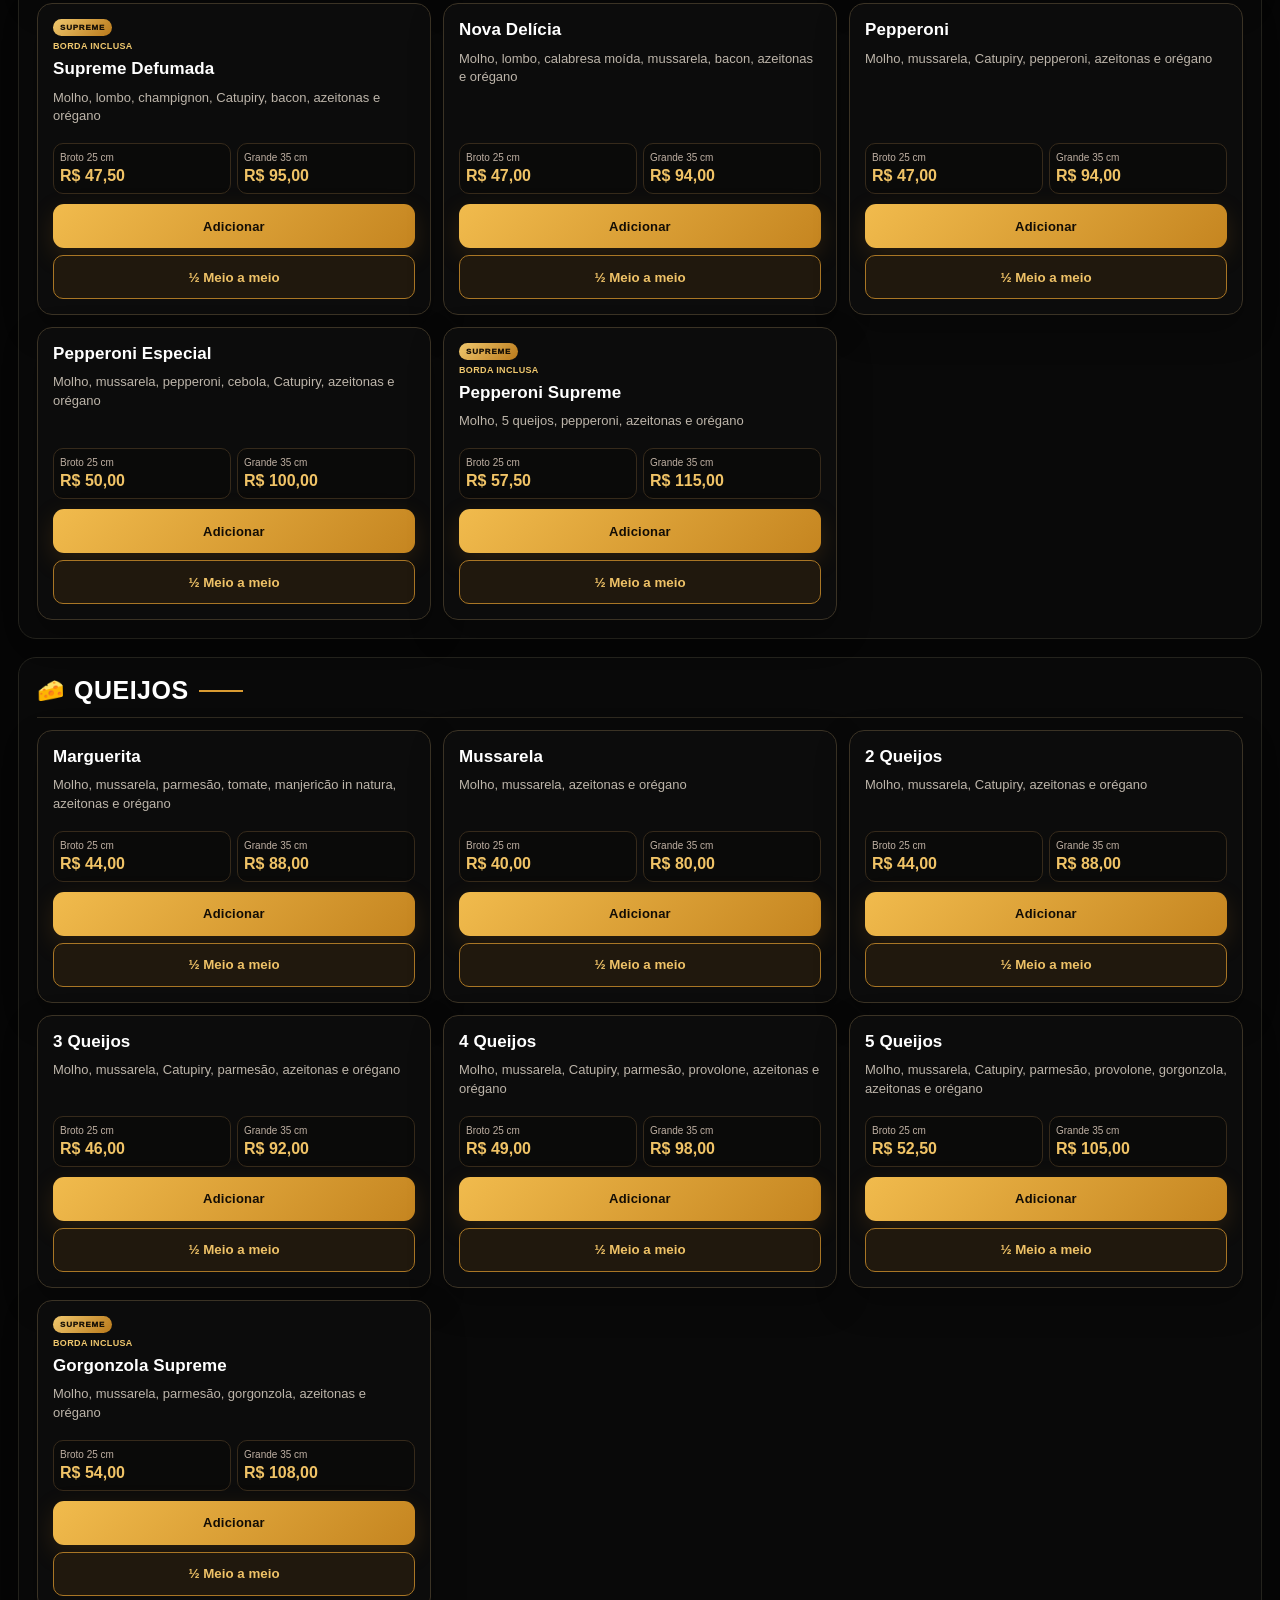
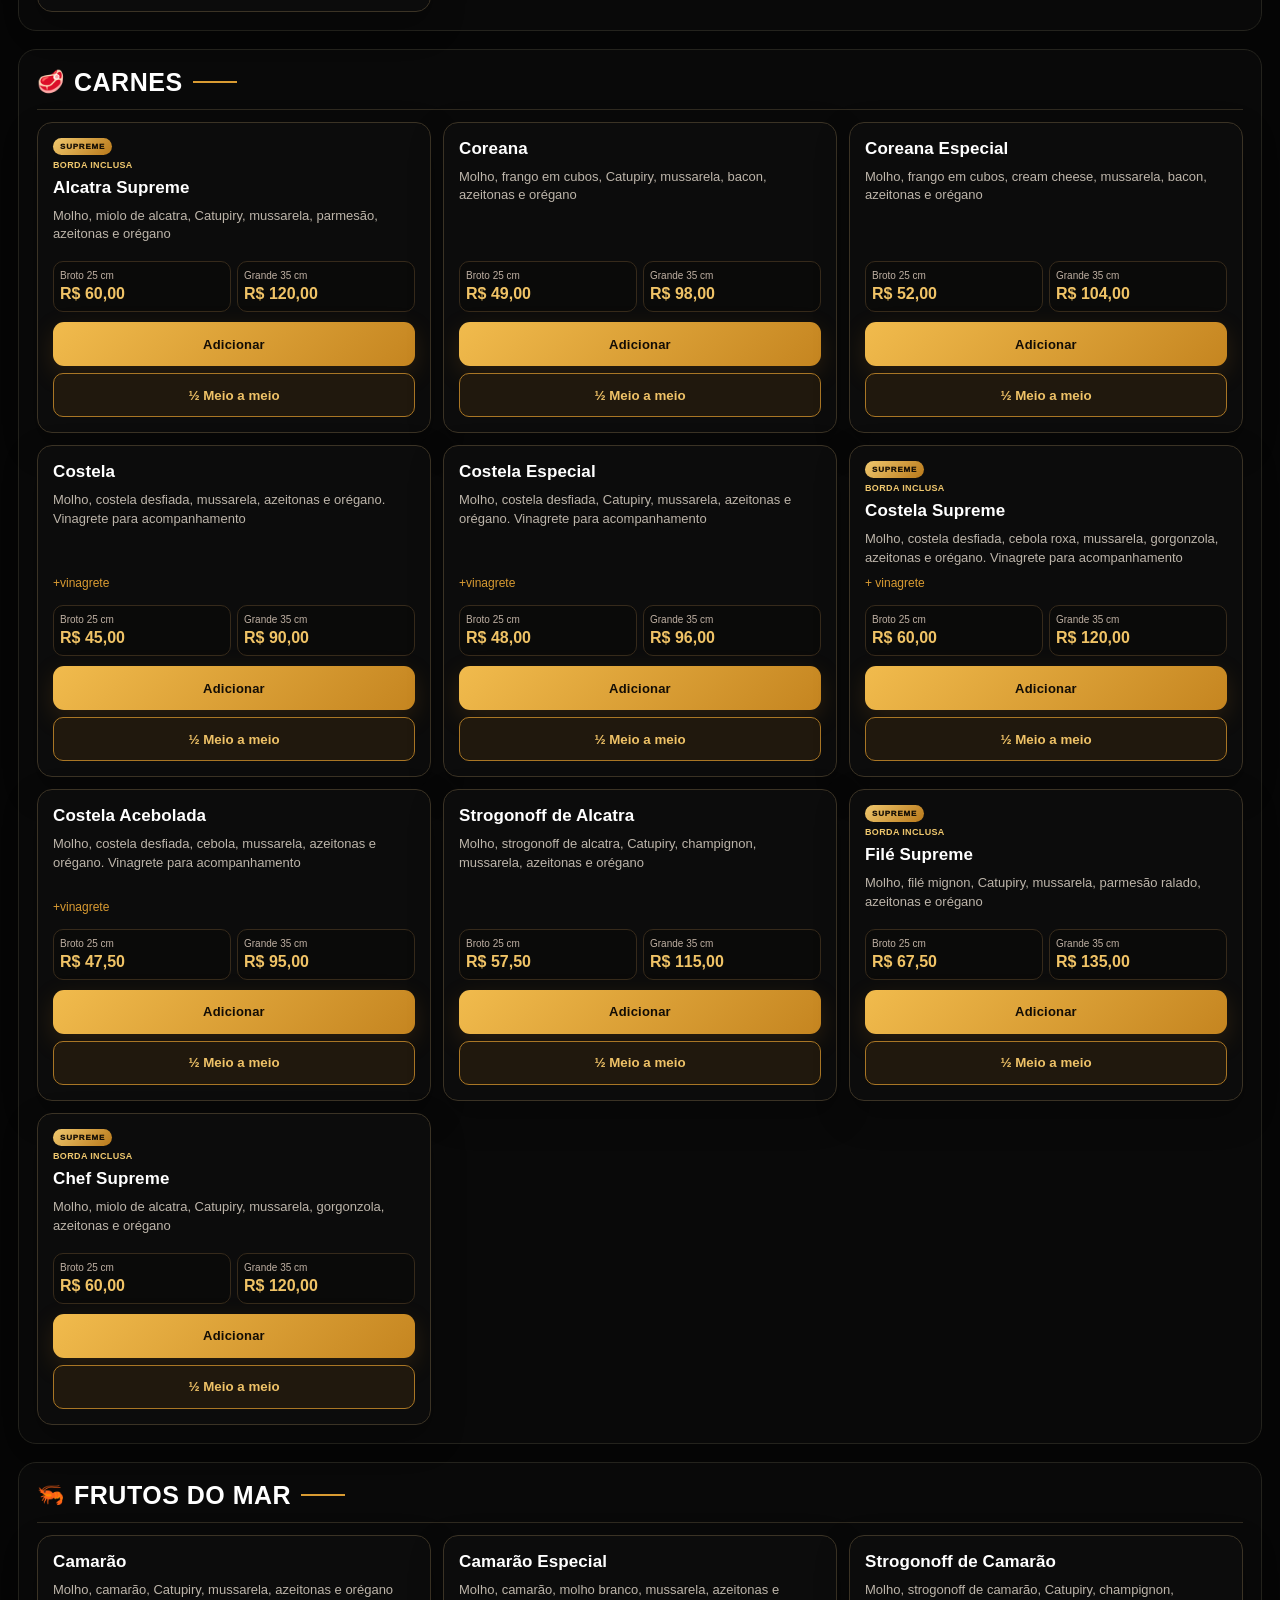
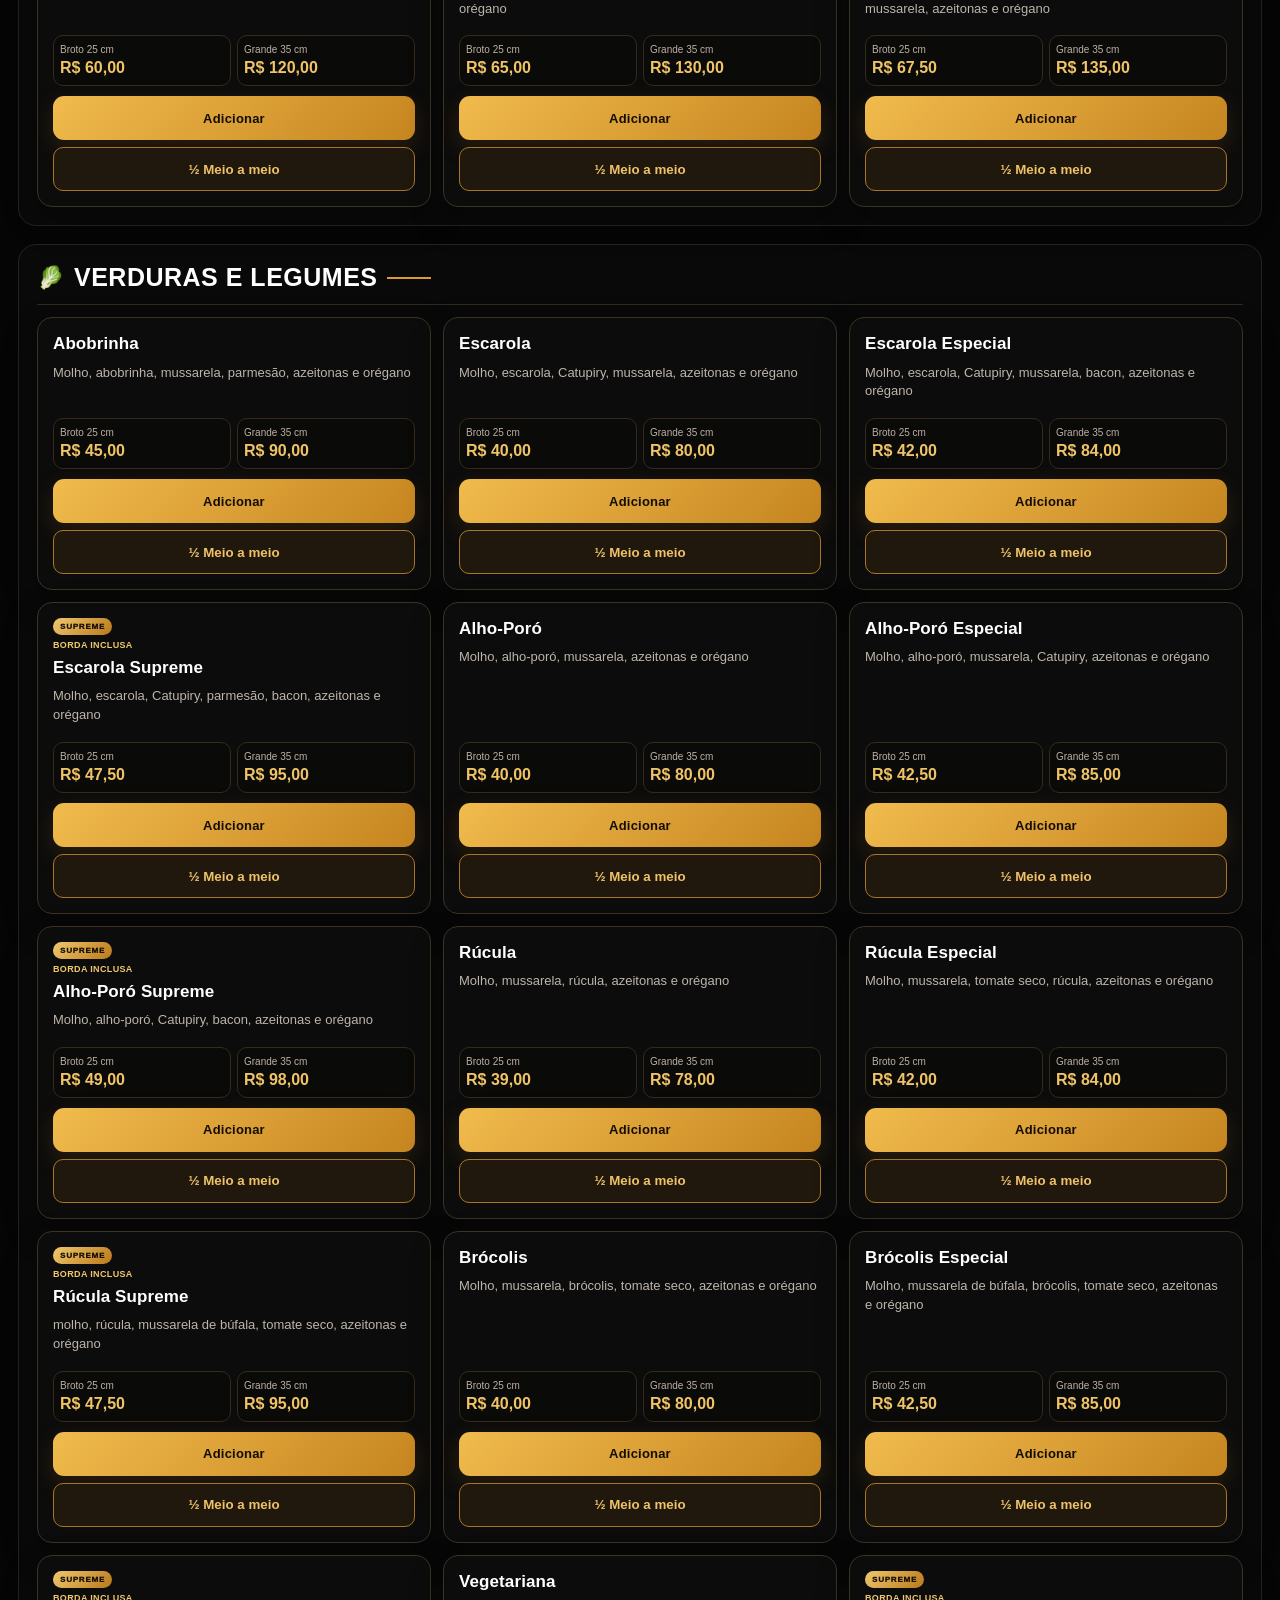
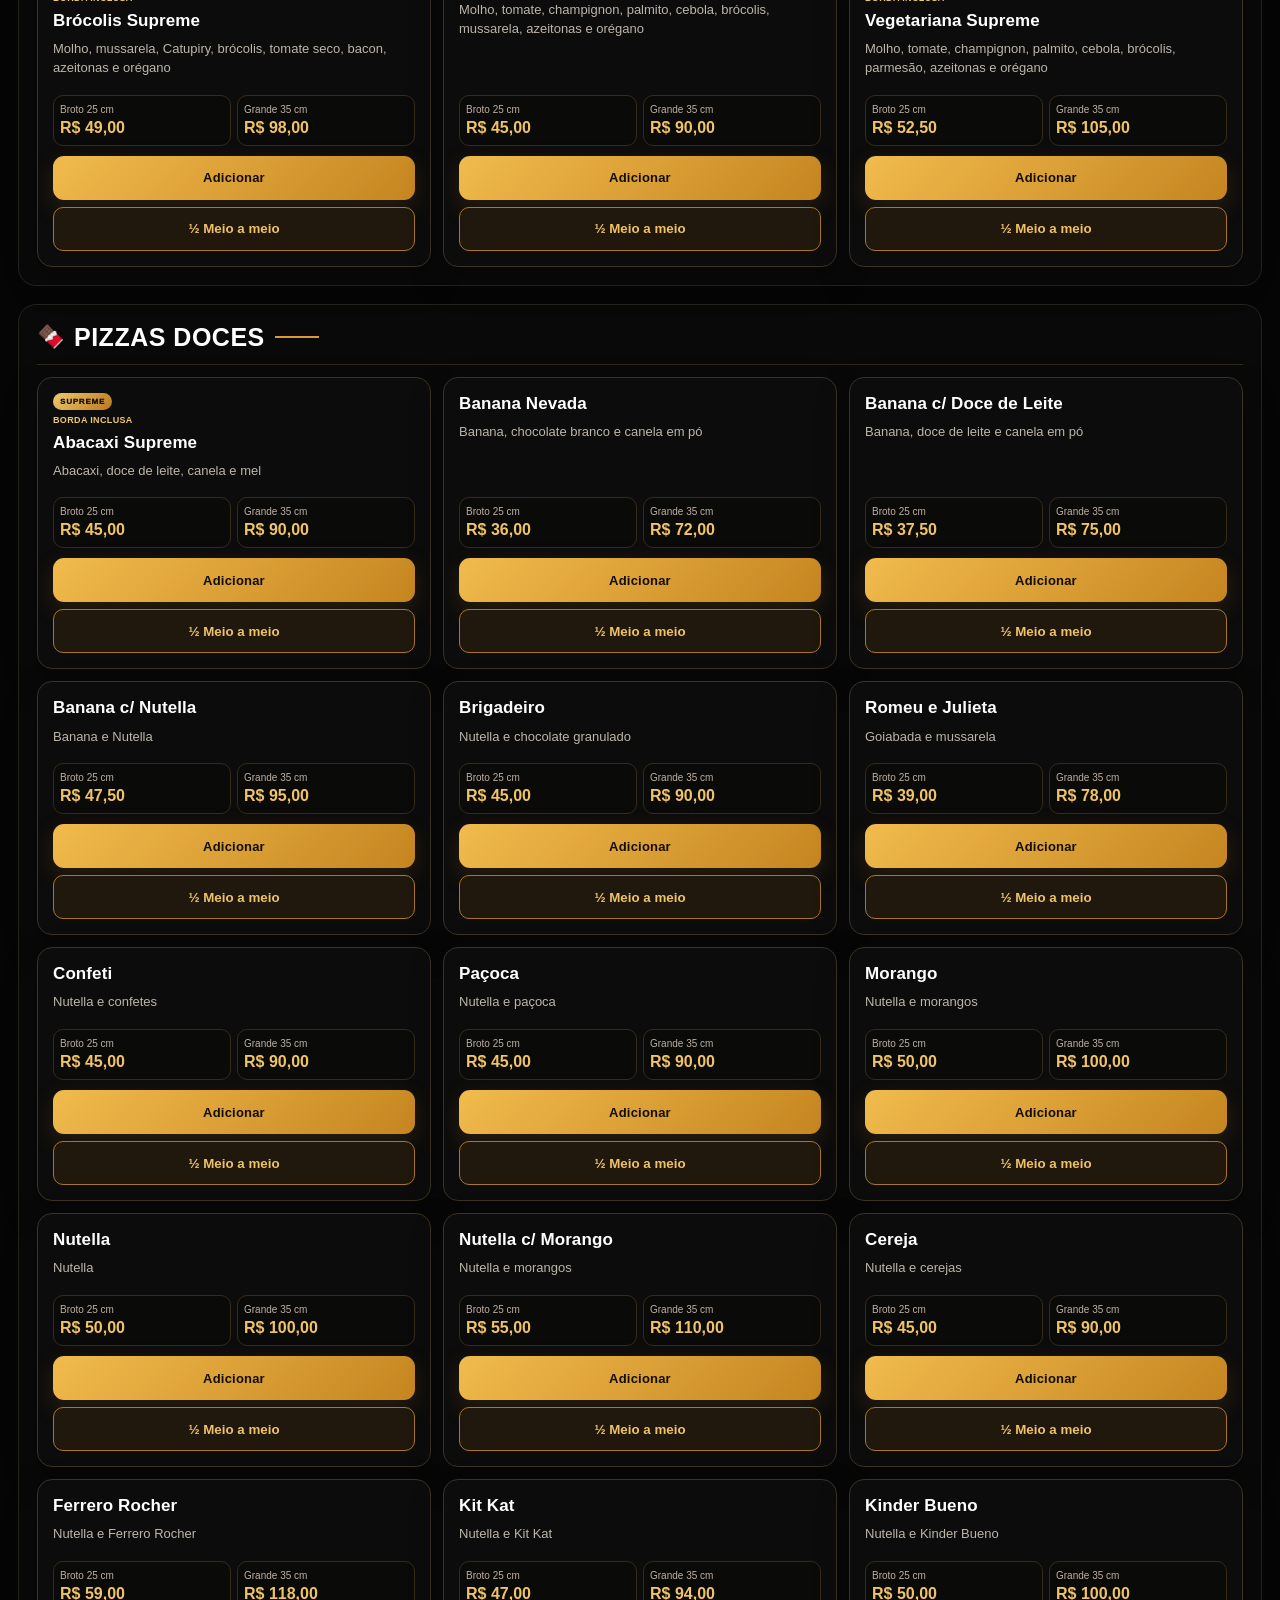
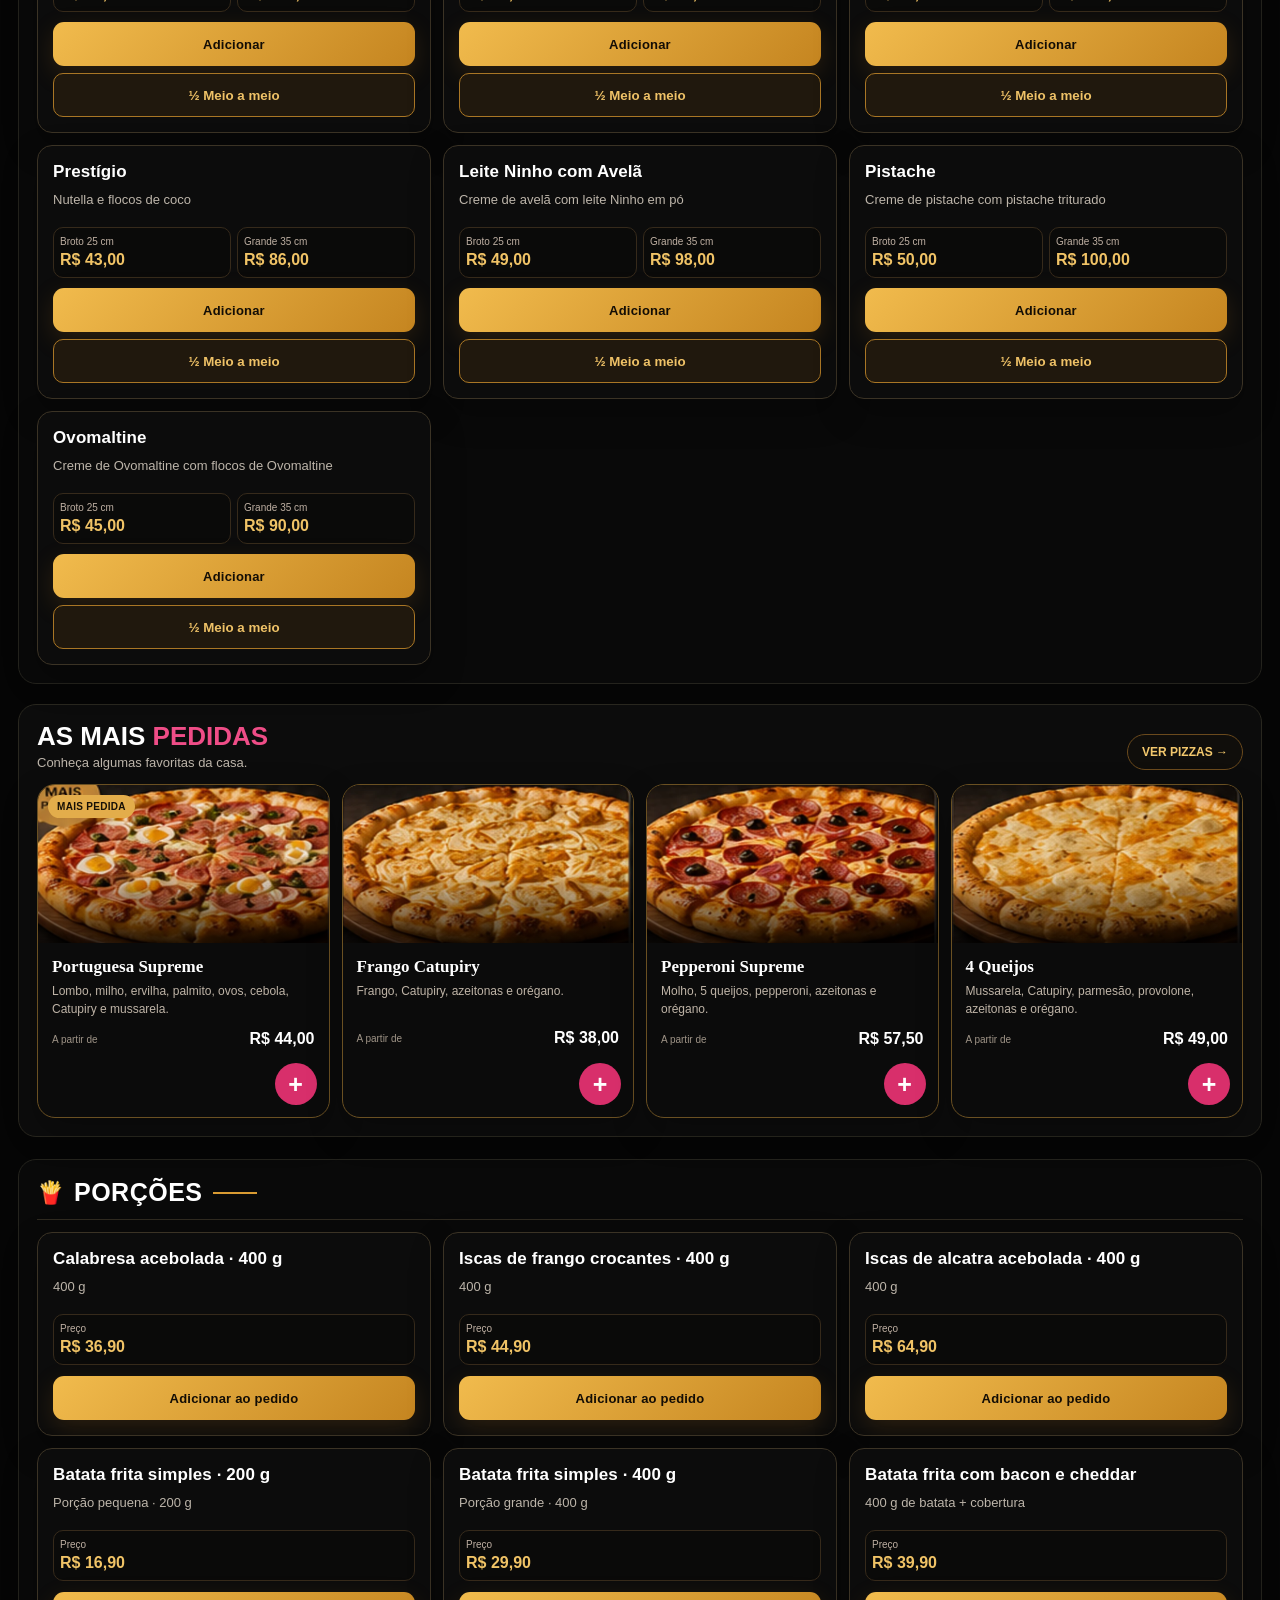
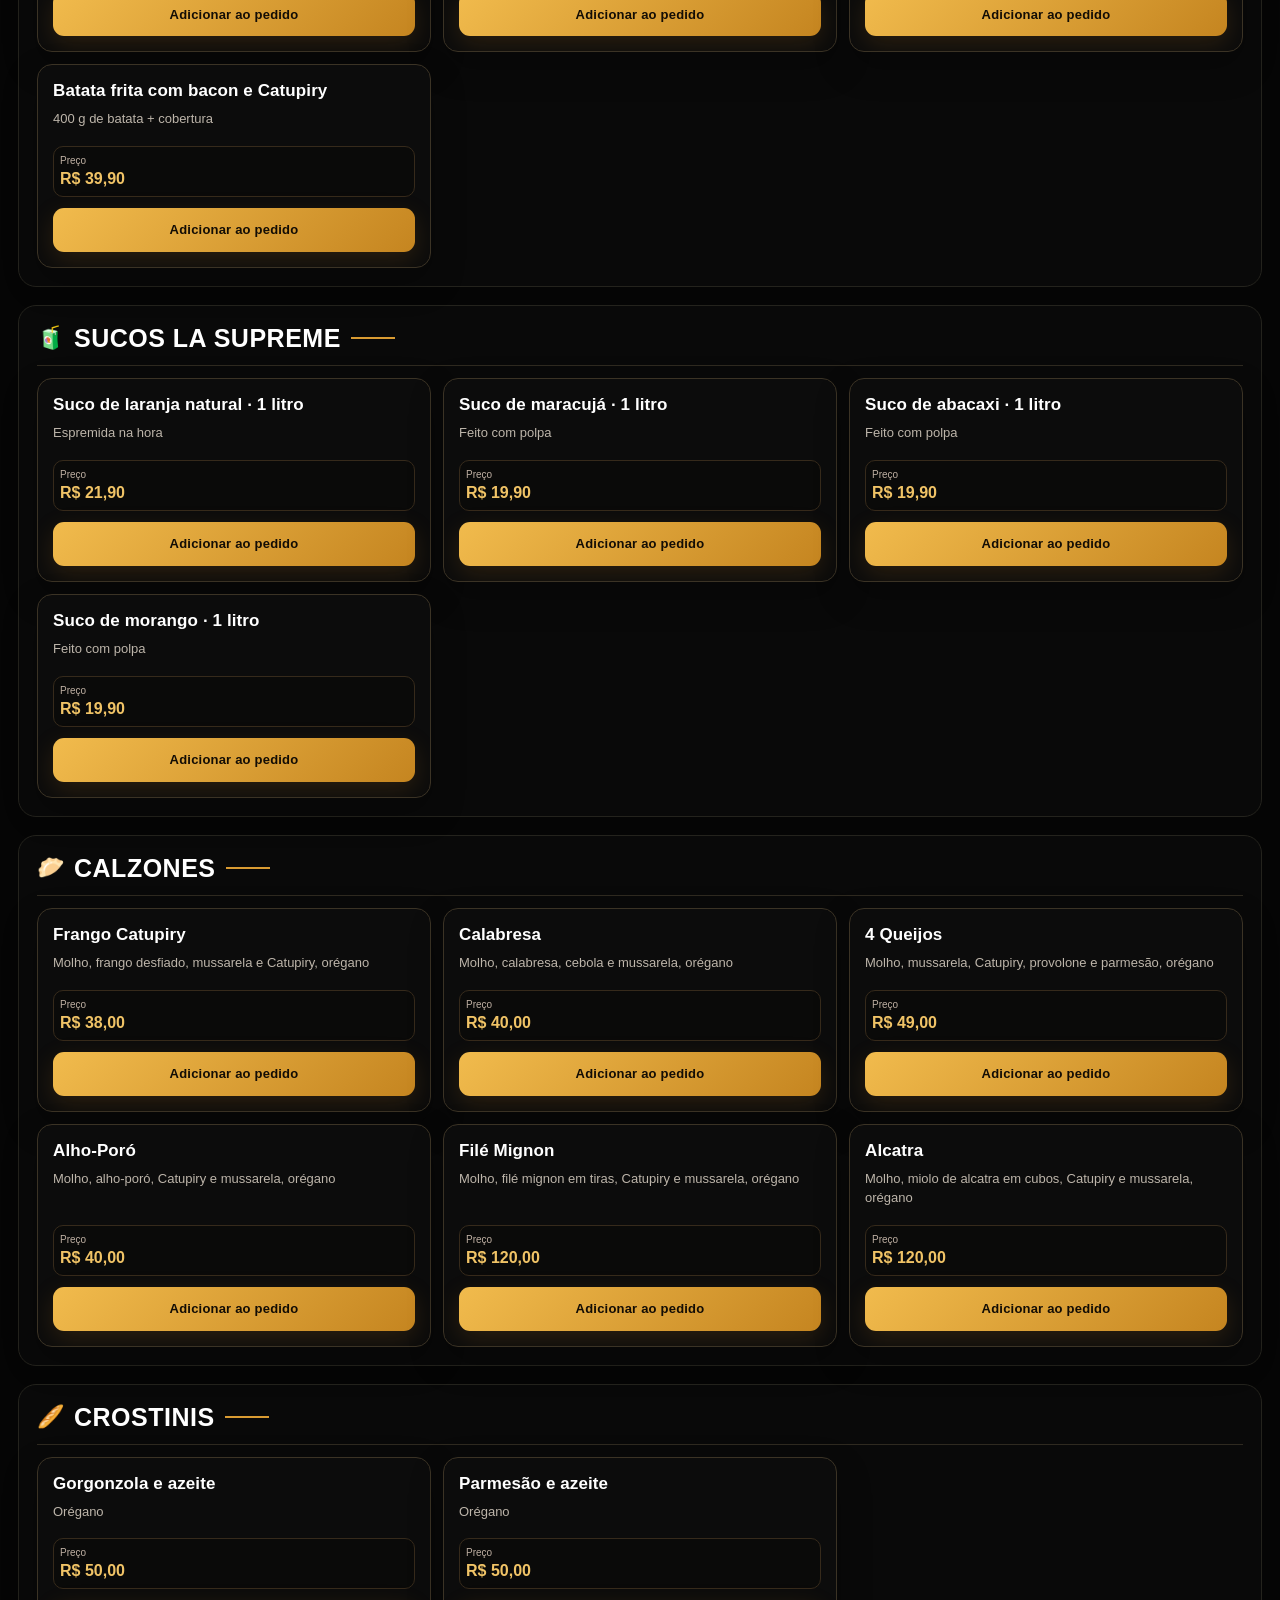
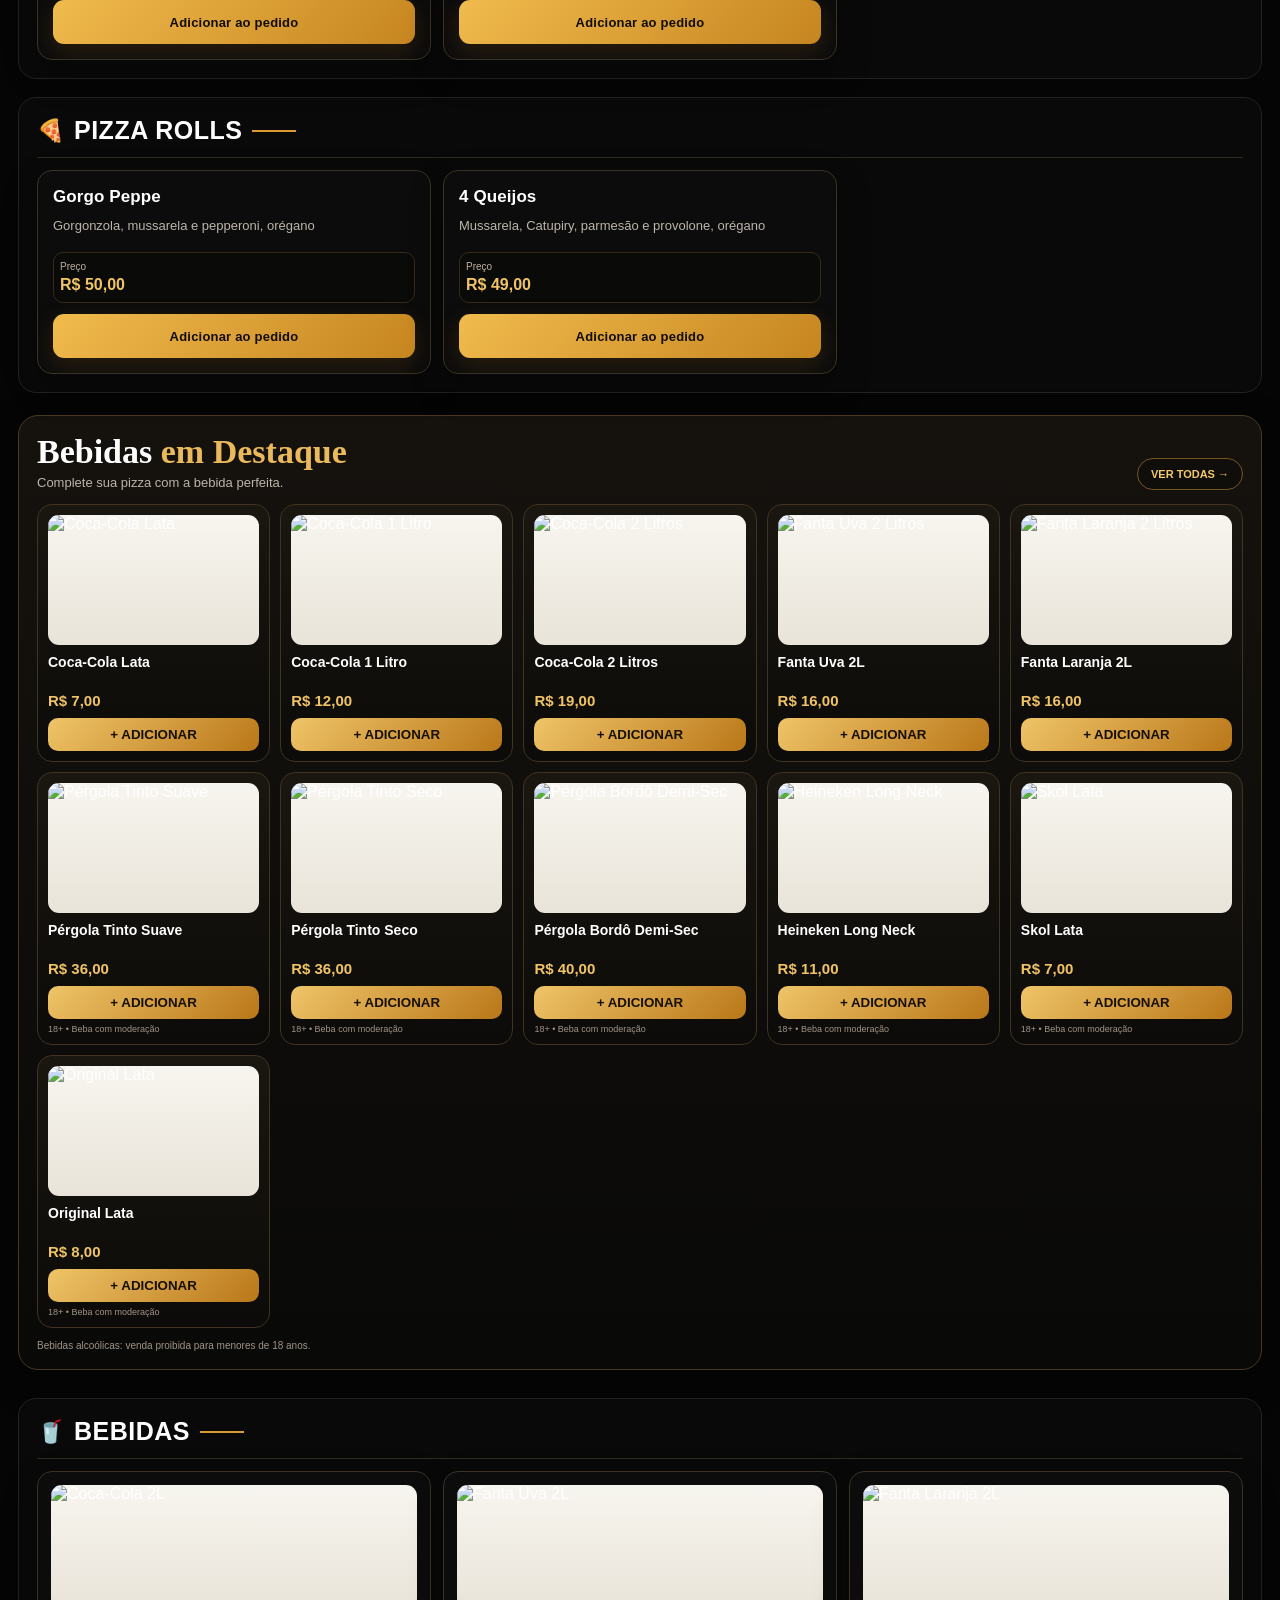
